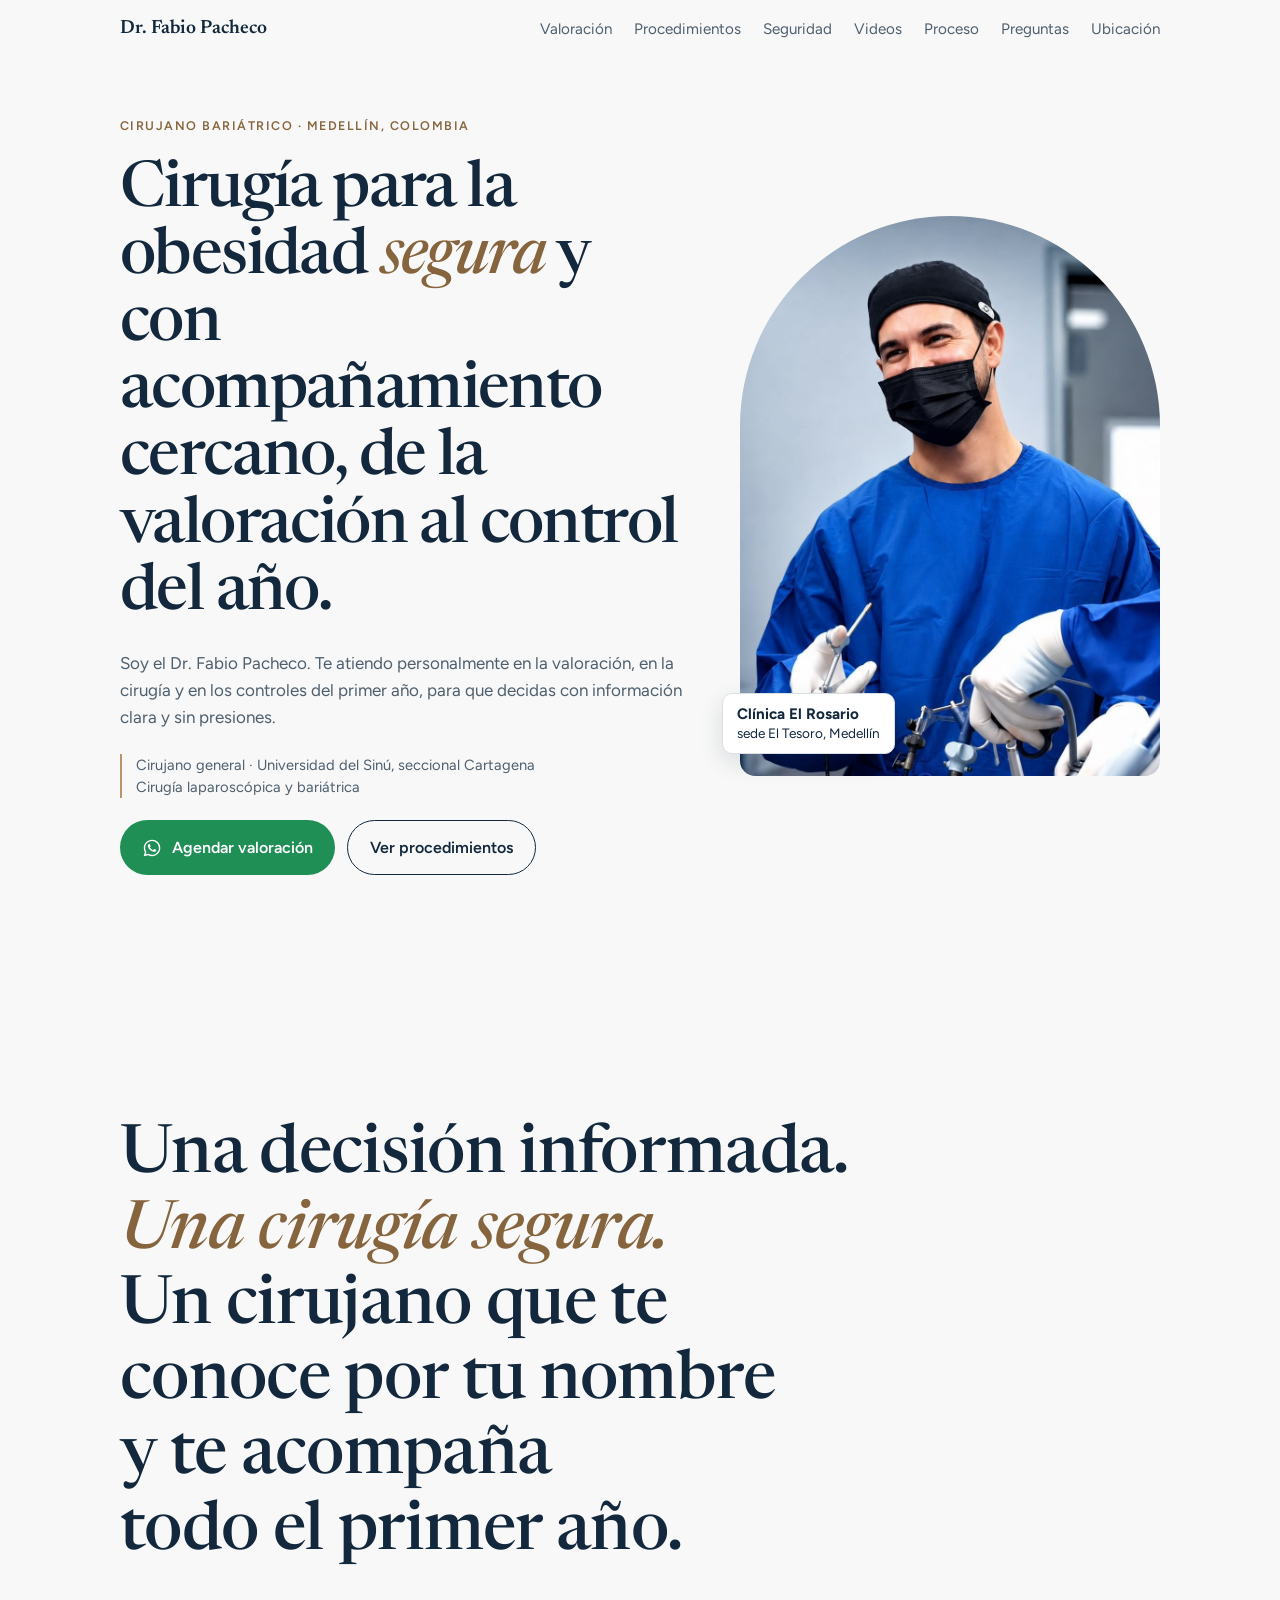
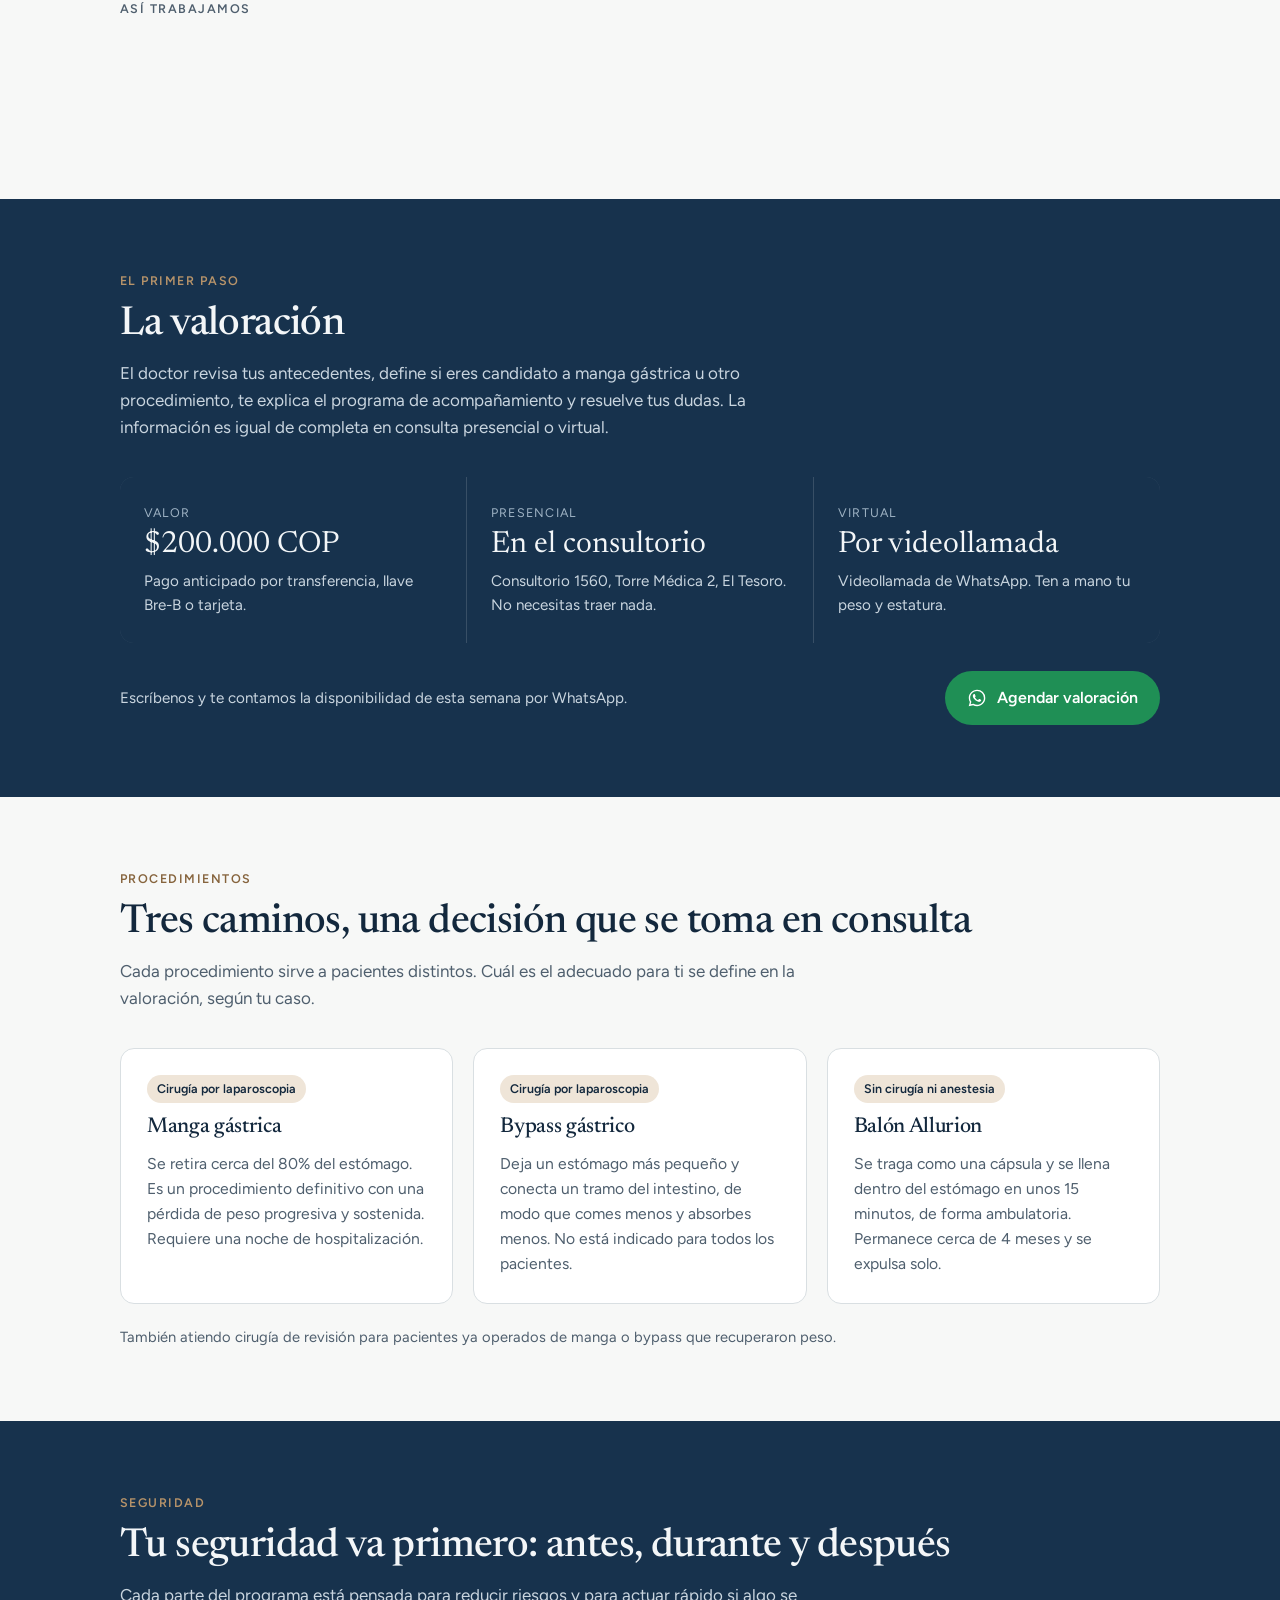
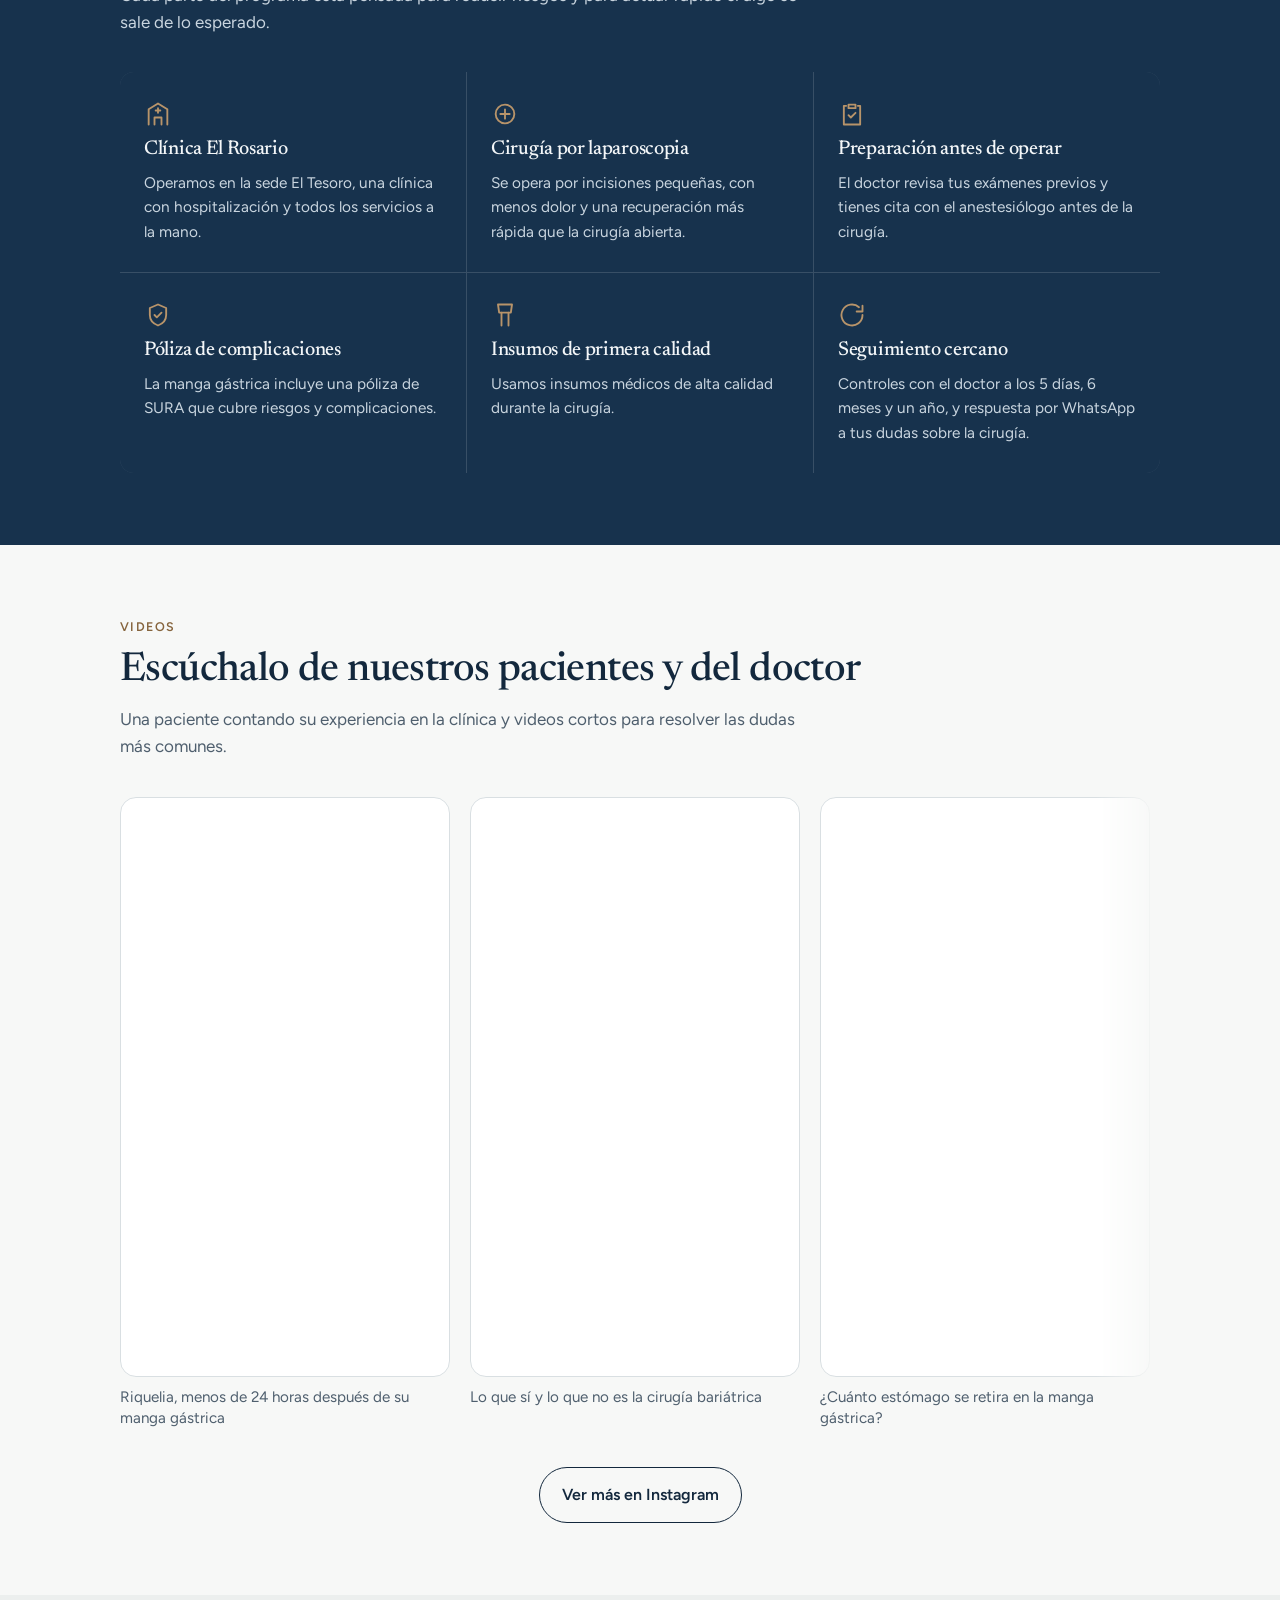
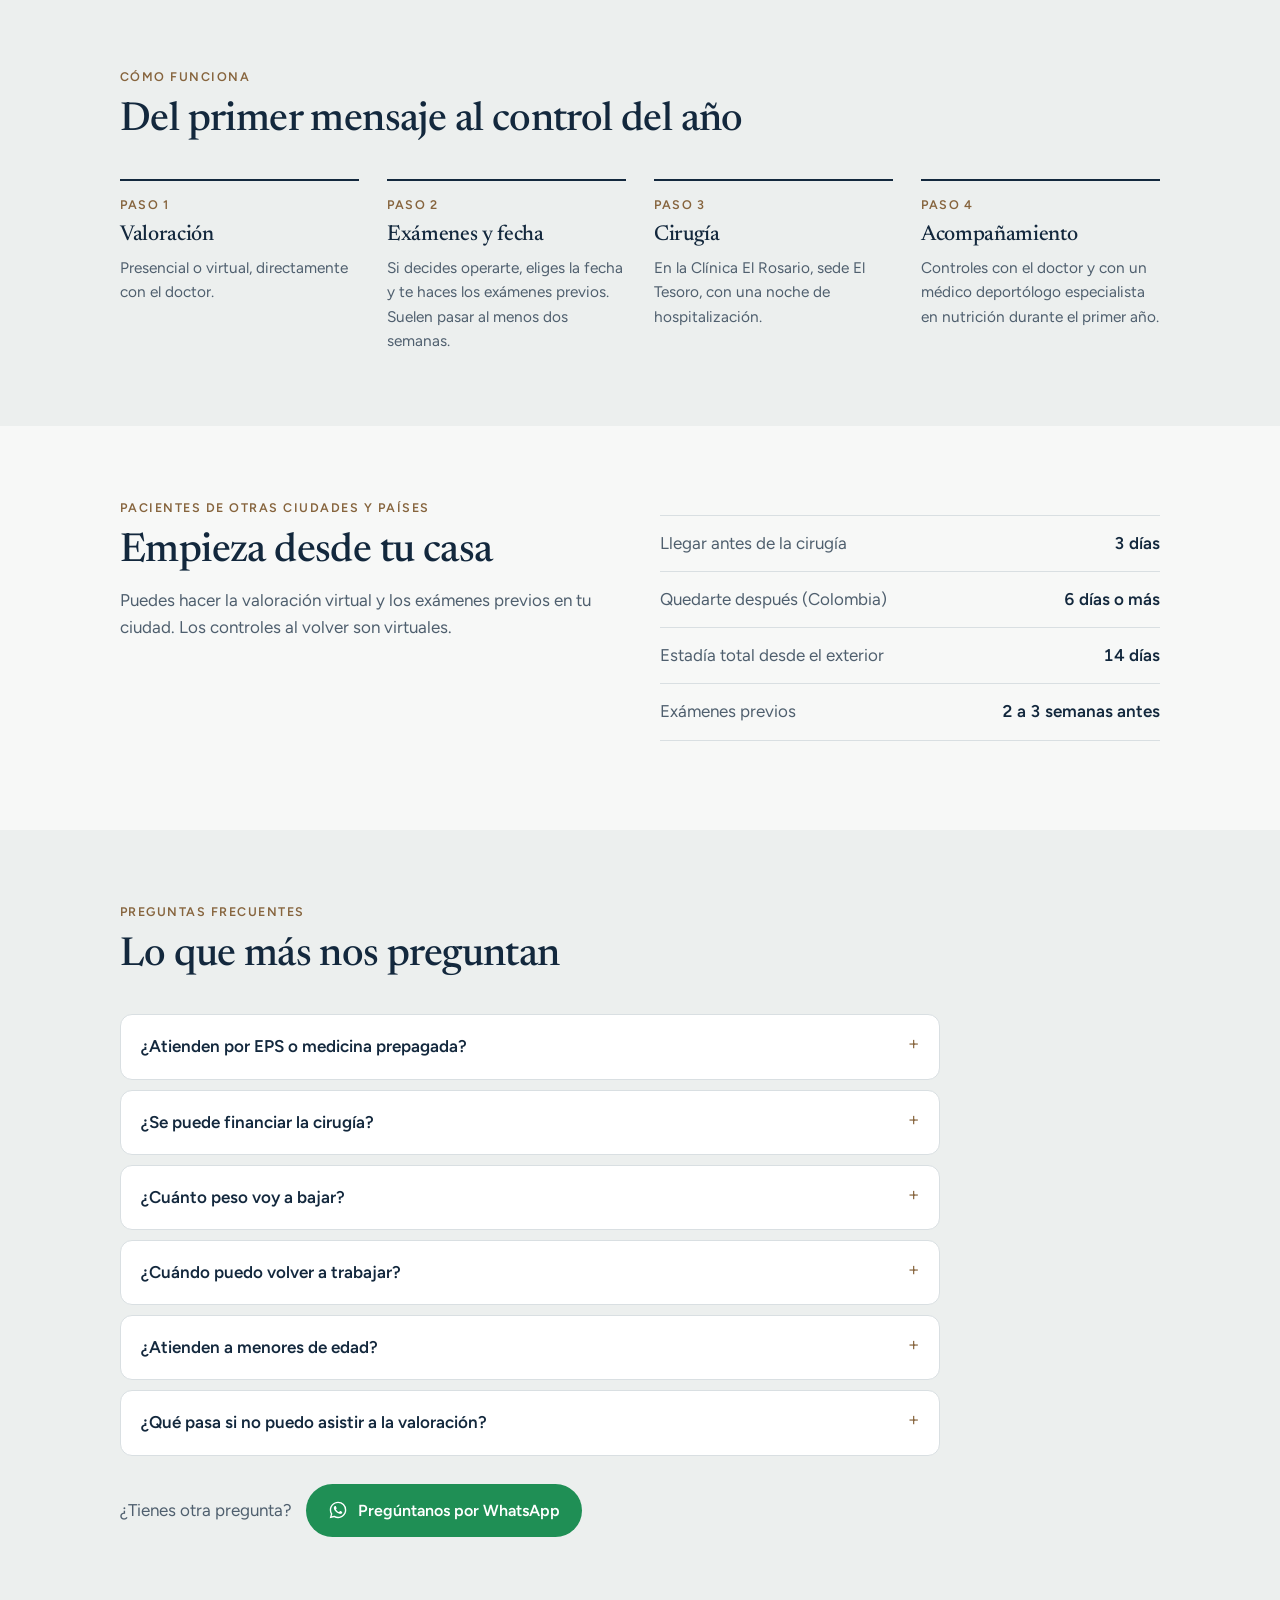
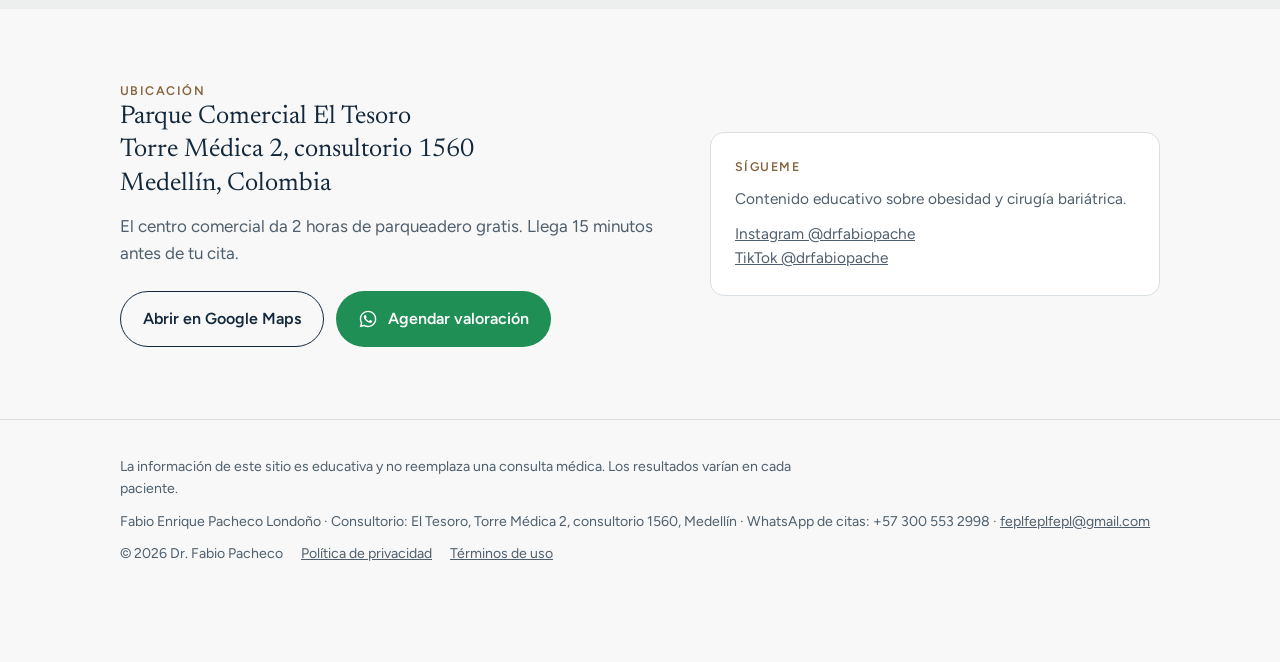
==== index.html @ 0f8d8da4 "Botones: hundimiento al tocar también en iPhone, toque sin espera, hover solo en computador Co-Autho" ====
<!doctype html>
<html lang="es">
<head>
<meta charset="utf-8">
<meta name="viewport" content="width=device-width,initial-scale=1,viewport-fit=cover">
<title>Dr. Fabio Pacheco · Cirugía Bariátrica</title>
<meta name="description" content="Dr. Fabio Pacheco, cirujano bariátrico en Medellín. Manga gástrica, bypass gástrico y balón Allurion. Agenda tu valoración presencial o virtual por WhatsApp.">
<link rel="preconnect" href="https://fonts.googleapis.com">
<link rel="preconnect" href="https://fonts.gstatic.com" crossorigin>
<link rel="stylesheet" href="https://fonts.googleapis.com/css2?family=Newsreader:opsz,wght@6..72,400;6..72,500;6..72,600&family=Figtree:wght@400;500;600;700&display=swap">
<link rel="icon" href="/foto-dr.jpg">
<style>
/* Layout: una sola columna editorial; retrato y cifras de la valoración arriba, bandas de color alternas para cada tema */
:root{
  --bg:#f7f8f7; --surface:#ffffff; --band:#ecefee; --ink:#13283d; --muted:#4f5f6e;
  --navy:#17324d; --sand:#b8946a; --sand-ink:#86643d; --sand-soft:#efe5d8; --line:#d9dfe2; --wa:#1f8f55; --on-navy:#f3f6f8;
  --display:"Newsreader",Georgia,"Times New Roman",serif;
  --ease-out:cubic-bezier(0.23,1,0.32,1);
  --body:"Figtree",system-ui,-apple-system,"Segoe UI",Roboto,sans-serif;
}
@media (prefers-color-scheme:dark){:root:not([data-theme="light"]){
  --bg:#0f1820; --surface:#16222d; --band:#121e28; --ink:#e7edf2; --muted:#a3b1bd;
  --navy:#1d3a57; --sand:#d2b48c; --sand-ink:#d2b48c; --sand-soft:#2a2620; --line:#263644; --wa:#2fb06c; --on-navy:#f3f6f8; color-scheme:dark}}
:root[data-theme="dark"]{
  --bg:#0f1820; --surface:#16222d; --band:#121e28; --ink:#e7edf2; --muted:#a3b1bd;
  --navy:#1d3a57; --sand:#d2b48c; --sand-ink:#d2b48c; --sand-soft:#2a2620; --line:#263644; --wa:#2fb06c; --on-navy:#f3f6f8; color-scheme:dark}
*{box-sizing:border-box}
html{scroll-behavior:smooth}
@media (prefers-reduced-motion:reduce){html{scroll-behavior:auto}}
body{margin:0;background:var(--bg);color:var(--ink);font-family:var(--body);font-size:17px;line-height:1.6}
a{color:inherit}
a:focus-visible,button:focus-visible,summary:focus-visible{outline:3px solid var(--sand);outline-offset:3px;border-radius:4px}
.wrap{max-width:1080px;margin:0 auto;padding-left:max(20px,env(safe-area-inset-left,0px));padding-right:max(20px,env(safe-area-inset-right,0px))}
h1,h2,h3{font-family:var(--display);font-weight:500;line-height:1.12;letter-spacing:-.015em;text-wrap:balance;margin:0;font-optical-sizing:auto}
h2{font-size:clamp(1.8rem,3.4vw,2.5rem)}
h3{font-size:1.35rem}
p{margin:0}
.eyebrow{font-size:.78rem;font-weight:600;letter-spacing:.12em;text-transform:uppercase;color:var(--sand-ink)}
.lead{color:var(--muted);max-width:62ch}
section{padding-block:72px;scroll-margin-top:64px}
.band{background:var(--band)}
.sec-head{display:grid;gap:12px;margin-bottom:36px}

/* encabezado */
body::before{content:"";position:fixed;inset:0 0 auto;height:env(safe-area-inset-top,0px);z-index:10;background:var(--bg)}
header{position:sticky;top:env(safe-area-inset-top,0px);z-index:9;background:color-mix(in srgb,var(--bg) 72%,transparent);-webkit-backdrop-filter:blur(20px) saturate(180%);backdrop-filter:blur(20px) saturate(180%);border-bottom:1px solid transparent;transition:border-color .2s ease,box-shadow .2s ease}
header.scrolled{border-bottom-color:color-mix(in srgb,var(--line) 70%,transparent);box-shadow:0 6px 18px rgba(19,40,61,.06)}
@media (prefers-reduced-transparency:reduce){header{background:var(--bg);-webkit-backdrop-filter:none;backdrop-filter:none}}
@media (prefers-contrast:more){header{background:var(--bg);border-bottom-color:var(--ink)}}
.nav{display:flex;align-items:center;justify-content:space-between;gap:16px;padding-block:14px}
.brand{font-family:var(--display);font-size:1.2rem;font-weight:600;text-decoration:none;white-space:nowrap}
.nav nav{display:flex;gap:22px;flex-wrap:wrap}
.nav nav a{text-decoration:none;font-size:.95rem;color:var(--muted)}
.nav nav a{transition:color .15s ease}
@media (hover:hover) and (pointer:fine){.nav nav a:hover{color:var(--ink)}}
.menu-btn{display:none;align-items:center;gap:8px;background:none;border:1.5px solid var(--line);color:var(--ink);font:600 .95rem var(--body);padding:10px 14px;border-radius:999px;cursor:pointer;min-height:44px;transition:transform .16s var(--ease-out);-webkit-tap-highlight-color:transparent}
.menu-btn .bars{display:grid;gap:4px}.menu-btn .bars span{display:block;width:18px;height:2px;background:currentColor;border-radius:2px;transition:transform .2s var(--ease-out),opacity .15s ease}
.menu-btn[aria-expanded="true"] .bars span:nth-child(1){transform:translateY(6px) rotate(45deg)}.menu-btn[aria-expanded="true"] .bars span:nth-child(2){opacity:0}.menu-btn[aria-expanded="true"] .bars span:nth-child(3){transform:translateY(-6px) rotate(-45deg)}
.ifr-js .reel iframe{opacity:0;transition:opacity .25s ease}.ifr-js .reel iframe.loaded{opacity:1}
@media (max-width:760px){
  .menu-btn{display:inline-flex}
  .nav{position:relative}
  .nav nav{display:flex;opacity:0;visibility:hidden;pointer-events:none;transform:translateY(-6px) scale(.98);transform-origin:top right;transition:opacity .15s ease,transform .15s var(--ease-out),visibility 0s linear .15s;position:absolute;top:100%;left:0;right:0;flex-direction:column;gap:0;background:var(--bg);border-bottom:1px solid var(--line);padding:8px max(20px,env(safe-area-inset-right,0px)) 16px max(20px,env(safe-area-inset-left,0px));box-shadow:0 12px 24px rgba(19,40,61,.08)}
  .nav nav.open{opacity:1;visibility:visible;pointer-events:auto;transform:none;transition:opacity .18s ease,transform .24s var(--ease-out),visibility 0s}
  .nav nav a{padding-block:14px;font-size:1.05rem;color:var(--ink);border-bottom:1px solid var(--line)}
  .nav nav a:last-child{border-bottom:0}
}

.btn{display:inline-flex;align-items:center;gap:10px;padding:14px 22px;border-radius:999px;font-weight:600;text-decoration:none;font-size:1rem;transition:transform .16s var(--ease-out),box-shadow .2s ease;-webkit-tap-highlight-color:transparent}
@media (hover:hover) and (pointer:fine){.btn:hover{transform:translateY(-1px)}.btn-wa:hover{box-shadow:0 8px 20px color-mix(in srgb,var(--wa) 35%,transparent)}}
.btn,.wa-float,.menu-btn,.faq summary{touch-action:manipulation}
.btn:active,.wa-float:active,.menu-btn:active{transform:scale(.97);transition-duration:.1s}
@media (hover:hover) and (pointer:fine){.wa-ready .wa-float.show:hover{box-shadow:0 14px 32px rgba(0,0,0,.28)}}
.btn-wa{background:var(--wa);color:#fff}
.btn-line{border:1.5px solid var(--ink);color:var(--ink)}
.btn svg{width:20px;height:20px;flex:none}

/* portada */
.hero{padding-block:56px 64px}
.hero-grid{display:grid;grid-template-columns:1.15fr .85fr;gap:48px;align-items:center}
.hero h1{font-size:clamp(2.4rem,5.6vw,4rem);font-weight:500;line-height:1.05;letter-spacing:-.025em}
.hero h1 em{font-style:italic;color:var(--sand-ink)}
.hero-copy{display:grid;gap:22px;min-width:0}
.hero-ctas{display:flex;gap:12px;flex-wrap:wrap}
.creds{font-size:.92rem;color:var(--muted);border-left:2px solid var(--sand);padding-left:14px;line-height:1.5}
.portrait{position:relative;margin:0;max-width:420px;justify-self:end;width:100%}
.portrait img{display:block;width:100%;max-width:100%;height:auto;aspect-ratio:3/4;object-fit:cover;object-position:50% 30%;border-radius:220px 220px 16px 16px}
.portrait figcaption{position:absolute;left:-18px;bottom:22px;background:var(--surface);border:1px solid var(--line);padding:10px 14px;border-radius:10px;font-size:.85rem;line-height:1.35;box-shadow:0 8px 24px rgba(19,40,61,.12)}
.portrait figcaption b{display:block;font-size:.95rem}
@media (max-width:820px){.hero-grid{grid-template-columns:1fr;gap:32px}.portrait{justify-self:center;max-width:300px}.portrait img{aspect-ratio:4/5}.portrait figcaption{left:12px}.hero h1{font-size:2.1rem}.hero{padding-block:36px 48px}}

/* valoración */
.val{background:var(--navy);color:var(--on-navy)}
.val .eyebrow{color:var(--sand)}
.val .lead{color:#c9d5df}
.val-grid{display:grid;grid-template-columns:repeat(3,1fr);gap:1px;background:rgba(255,255,255,.14);border-radius:14px;overflow:hidden;margin-top:8px}
.val-cell{background:var(--navy);padding:26px 24px;display:grid;gap:6px;align-content:start;min-width:0}
.val-cell .k{font-size:.78rem;letter-spacing:.1em;text-transform:uppercase;color:#9fb3c4}
.val-cell .v{font-family:var(--display);font-size:1.9rem;line-height:1.1;font-variant-numeric:tabular-nums}
.val-cell p{color:#c9d5df;font-size:.95rem}
.val-foot{display:flex;flex-wrap:wrap;gap:16px 28px;align-items:center;justify-content:space-between;margin-top:28px}
.val-foot p{color:#c9d5df;font-size:.95rem;max-width:60ch}
@media (max-width:820px){.val-grid{grid-template-columns:1fr}}

/* procedimientos */
.proc{display:grid;grid-template-columns:repeat(3,1fr);gap:20px}
.proc article{background:var(--surface);border:1px solid var(--line);border-radius:14px;padding:26px;display:grid;gap:12px;align-content:start;min-width:0}
.proc .tag{justify-self:start;font-size:.78rem;font-weight:600;padding:4px 10px;border-radius:999px;background:var(--sand-soft);color:var(--ink)}
.proc p{color:var(--muted);font-size:.98rem}
.note{margin-top:22px;font-size:.92rem;color:var(--muted)}
@media (max-width:900px){.proc{grid-template-columns:1fr}}

/* proceso */
.steps{list-style:none;margin:0;padding:0;display:grid;grid-template-columns:repeat(4,1fr);gap:28px;counter-reset:s}
.steps li{counter-increment:s;display:grid;gap:8px;align-content:start;border-top:2px solid var(--ink);padding-top:16px;min-width:0}
.steps li::before{content:"Paso " counter(s);font-size:.78rem;font-weight:600;letter-spacing:.1em;text-transform:uppercase;color:var(--sand-ink)}
.steps p{color:var(--muted);font-size:.96rem}
@media (max-width:900px){.steps{grid-template-columns:1fr 1fr}}
@media (max-width:520px){.steps{grid-template-columns:1fr}}

/* viajeros */
.travel{display:grid;grid-template-columns:1fr 1fr;gap:40px;align-items:start}
.facts{display:grid;gap:0;border-top:1px solid var(--line)}
.facts div{display:flex;justify-content:space-between;gap:16px;padding-block:14px;border-bottom:1px solid var(--line)}
.facts dt{color:var(--muted)}
.facts dd{margin:0;font-weight:600;text-align:right;font-variant-numeric:tabular-nums}
.travel ul{margin:0;padding-left:20px;color:var(--muted);display:grid;gap:8px}
@media (max-width:820px){.travel{grid-template-columns:1fr}}

/* preguntas */
.faq{display:grid;gap:10px;max-width:820px}
.faq details{background:var(--surface);border:1px solid var(--line);border-radius:12px;padding:0 20px;interpolate-size:allow-keywords}
.faq details::details-content{block-size:0;overflow:hidden;opacity:0;transition:block-size .28s var(--ease-out),opacity .2s ease,content-visibility .28s allow-discrete}
.faq details[open]::details-content{block-size:auto;opacity:1}
.faq summary{-webkit-tap-highlight-color:transparent}
@media (prefers-reduced-motion:reduce){.faq details::details-content{transition:opacity .2s ease}}
.faq summary{cursor:pointer;list-style:none;padding-block:18px;font-weight:600;display:flex;justify-content:space-between;gap:16px}
.faq summary::-webkit-details-marker{display:none}
.faq summary::after{content:"+";font-family:var(--display);font-size:1.4rem;line-height:1;color:var(--sand-ink)}
.faq details[open] summary::after{content:"–"}
.faq details p{padding-bottom:18px;color:var(--muted);max-width:68ch}
.faq-more{margin-top:28px;display:flex;flex-wrap:wrap;align-items:center;gap:14px;color:var(--muted)}

/* ubicación */
.place{display:grid;grid-template-columns:1.1fr .9fr;gap:40px;align-items:center}
.place address{font-style:normal;font-family:var(--display);font-size:1.6rem;line-height:1.3}
.place .lead{margin-top:12px}
.place-actions{display:flex;flex-wrap:wrap;gap:12px;margin-top:24px}
.place-card{background:var(--surface);border:1px solid var(--line);border-radius:14px;padding:24px;display:grid;gap:10px}
.place-card p{color:var(--muted);font-size:.96rem}
.place-card p.eyebrow{color:var(--sand-ink);font-size:.78rem}
@media (max-width:820px){.place{grid-template-columns:1fr}}

footer{border-top:1px solid var(--line);padding-block:36px 96px;font-size:.88rem;color:var(--muted)}
footer .wrap{display:grid;gap:10px}
footer .legal-links{display:flex;flex-wrap:wrap;gap:8px 18px}
footer .disclaimer{max-width:80ch}

/* movimiento al hacer scroll */
.statement{background:var(--bg);padding-block:clamp(96px,16vw,180px)}
.statement p{font-family:var(--display);font-weight:500;font-size:clamp(2rem,5.4vw,4.2rem);line-height:1.12;letter-spacing:-.01em;text-wrap:balance;max-width:18ch}
.statement .accent{color:var(--sand-ink);font-style:italic}
.js .statement .rv{transform:translateY(24px);transition-duration:.6s}.js .statement .rv.in{transform:none}
.statement small{display:block;margin-top:28px;font-family:var(--body);font-size:.78rem;font-weight:600;letter-spacing:.12em;text-transform:uppercase;color:var(--muted)}
.js .rv{opacity:0;transform:translateY(16px);transition:opacity .5s var(--ease-out),transform .5s var(--ease-out);transition-delay:var(--d,0s)}
.js .rv.in{opacity:1;transform:none}
.portrait img{will-change:transform;transform-origin:50% 60%}
@keyframes rise{from{opacity:0;transform:translateY(12px)}to{opacity:1;transform:none}}
.js .hero-copy>*{animation:rise .5s var(--ease-out) both}
.js .hero-copy>*:nth-child(2){animation-delay:.06s}.js .hero-copy>*:nth-child(3){animation-delay:.12s}.js .hero-copy>*:nth-child(4){animation-delay:.18s}.js .hero-copy>*:nth-child(5){animation-delay:.24s}
.js .portrait{animation:rise .6s .1s var(--ease-out) both}
.steps li{border-top:0;position:relative}
.steps li::after{content:"";position:absolute;top:0;left:0;right:0;height:2px;background:var(--ink);transform-origin:left;transform:scaleX(1);transition:transform .6s var(--ease-out);transition-delay:calc(var(--d,0s) + .1s)}
.js .steps li.rv:not(.in)::after{transform:scaleX(0)}
@media (prefers-reduced-motion:reduce){

  .js .rv{opacity:1;transform:none;transition:none}
  .js .hero-copy>*,.js .portrait{animation:none}
  .steps li::after{transition:none}.js .steps li.rv:not(.in)::after{transform:none}
}
.safe{background:var(--navy);color:var(--on-navy)}
.safe .eyebrow{color:var(--sand)}
.safe .lead{color:#c9d5df}
.safe-grid{display:grid;grid-template-columns:repeat(3,1fr);gap:1px;background:rgba(255,255,255,.14);border-radius:14px;overflow:hidden}
.safe-item{background:var(--navy);padding:28px 24px;display:grid;gap:10px;align-content:start;min-width:0}
.safe-item svg{width:28px;height:28px;color:var(--sand)}
.safe-item h3{font-size:1.25rem}
.safe-item p{color:#c9d5df;font-size:.96rem}
@media (max-width:900px){.safe-grid{grid-template-columns:1fr 1fr}}
@media (max-width:560px){.safe-grid{grid-template-columns:1fr}}
.wa-float{position:fixed;right:calc(18px + env(safe-area-inset-right,0px));bottom:calc(18px + env(safe-area-inset-bottom,0px));z-index:20;width:58px;height:58px;border-radius:50%;background:var(--wa);color:#fff;display:grid;place-items:center;box-shadow:0 10px 28px rgba(0,0,0,.25)}
.wa-float svg{width:30px;height:30px}
.reels{display:grid;grid-auto-flow:column;grid-auto-columns:min(330px,82vw);gap:20px;overflow-x:auto;scroll-snap-type:x mandatory;padding-bottom:10px;-webkit-overflow-scrolling:touch}
.reel{scroll-snap-align:start}
.reel{margin:0;display:flex;flex-direction:column;gap:10px}
.reel iframe{width:100%;min-width:0;height:580px;border:1px solid var(--line,rgba(0,0,0,.1));border-radius:16px;background:var(--surface,#fff);display:block}
.reel figcaption{font-size:.95rem;color:var(--muted,inherit);line-height:1.4}
.reels-more{margin-top:28px;text-align:center}
.wa-float{transition:transform .16s var(--ease-out);-webkit-tap-highlight-color:transparent;width:auto;height:54px;padding:0 20px 0 16px;border-radius:999px;display:flex;align-items:center;gap:8px;font-weight:600;font-size:1rem;text-decoration:none}
.wa-float svg{width:26px;height:26px}
.wa-ready .wa-float{transition:transform .2s var(--ease-out),opacity .2s var(--ease-out),box-shadow .2s ease}
.wa-ready .wa-float:not(.show){transform:translateY(calc(100% + 28px));opacity:0;pointer-events:none}
.wa-ready .wa-float.show:active{transform:scale(.97);transition-duration:.1s}
@media (min-width:761px){.nav nav a{position:relative}.nav nav a::after{content:"";position:absolute;left:0;right:0;bottom:-6px;height:2px;border-radius:2px;background:var(--sand);transform:scaleX(0);transition:transform .2s var(--ease-out)}.nav nav a.current{color:var(--ink)}.nav nav a.current::after{transform:scaleX(1)}}
.reels.has-more{-webkit-mask-image:linear-gradient(to right,#000 calc(100% - 64px),transparent);mask-image:linear-gradient(to right,#000 calc(100% - 64px),transparent)}
.faq summary::after{content:"+";display:inline-block;transition:transform .2s var(--ease-out)}
.faq details[open] summary::after{content:"+";transform:rotate(45deg)}
@media (prefers-reduced-motion:reduce){
  .nav nav,.nav nav.open{transform:none}
  .wa-ready .wa-float:not(.show){transform:none}
  .nav nav a::after,.faq summary::after{transition:none}
}
</style>
</head>
<body>


<svg width="0" height="0" style="position:absolute" aria-hidden="true">
  <symbol id="wa" viewBox="0 0 24 24"><path fill="currentColor" d="M12.04 2C6.58 2 2.13 6.45 2.13 11.91c0 1.75.46 3.45 1.32 4.95L2.05 22l5.25-1.38a9.9 9.9 0 0 0 4.74 1.21h.01c5.46 0 9.9-4.45 9.9-9.91A9.86 9.86 0 0 0 12.04 2Zm0 18.15h-.01a8.2 8.2 0 0 1-4.19-1.15l-.3-.18-3.12.82.83-3.04-.2-.31a8.21 8.21 0 0 1-1.26-4.38c0-4.54 3.7-8.23 8.25-8.23a8.2 8.2 0 0 1 8.23 8.24c0 4.54-3.7 8.23-8.23 8.23Zm4.52-6.16c-.25-.12-1.47-.72-1.69-.81-.23-.08-.39-.12-.56.13-.16.25-.64.81-.79.97-.14.17-.29.19-.54.06-.25-.12-1.05-.39-1.99-1.23-.74-.66-1.23-1.47-1.38-1.72-.14-.25-.01-.38.11-.51.11-.11.25-.29.37-.43.13-.15.17-.25.25-.42.08-.17.04-.31-.02-.43-.06-.12-.56-1.34-.76-1.84-.2-.48-.41-.42-.56-.43h-.48a.92.92 0 0 0-.66.31c-.23.25-.87.85-.87 2.07 0 1.22.89 2.4 1.01 2.56.12.17 1.75 2.67 4.23 3.74.59.26 1.05.41 1.41.52.59.19 1.13.16 1.56.1.48-.07 1.47-.6 1.67-1.18.21-.58.21-1.07.15-1.18-.06-.1-.23-.17-.48-.29Z"/></symbol>
</svg>

<header>
  <div class="wrap nav">
    <a class="brand" href="#inicio">Dr. Fabio Pacheco</a>
    <button class="menu-btn" id="menu-btn" type="button" aria-expanded="false" aria-controls="menu"><span class="bars" aria-hidden="true"><span></span><span></span><span></span></span>Menú</button>
    <nav aria-label="Secciones" id="menu">
      <a href="#valoracion">Valoración</a>
      <a href="#procedimientos">Procedimientos</a>
      <a href="#seguridad">Seguridad</a>
      <a href="#videos">Videos</a>
      <a href="#proceso">Proceso</a>
      <a href="#preguntas">Preguntas</a>
      <a href="#ubicacion">Ubicación</a>
    </nav>
  </div>
</header>

<main id="inicio">
  <section class="hero">
    <div class="wrap hero-grid">
      <div class="hero-copy">
        <p class="eyebrow">Cirujano bariátrico · Medellín, Colombia</p>
        <h1>Cirugía para la obesidad <em>segura</em> y con acompañamiento cercano, de la valoración al control del año.</h1>
        <p class="lead">Soy el Dr. Fabio Pacheco. Te atiendo personalmente en la valoración, en la cirugía y en los controles del primer año, para que decidas con información clara y sin presiones.</p>
        <p class="creds">Cirujano general · Universidad del Sinú, seccional Cartagena<br>Cirugía laparoscópica y bariátrica</p>
        <div class="hero-ctas">
          <a class="btn btn-wa" href="https://wa.me/573005532998?text=Hola%2C%20quiero%20agendar%20una%20valoraci%C3%B3n" target="_blank" rel="noopener"><svg aria-hidden="true"><use href="#wa"/></svg>Agendar valoración</a>
          <a class="btn btn-line" href="#procedimientos">Ver procedimientos</a>
        </div>
      </div>
      <figure class="portrait">
        <img src="foto-dr.jpg?v=2" alt="El Dr. Fabio Pacheco en quirófano durante una cirugía por laparoscopia" width="900" height="1200">
        <figcaption><b>Clínica El Rosario</b>sede El Tesoro, Medellín</figcaption>
      </figure>
    </div>
  </section>

  <section class="statement" aria-label="Nuestra forma de trabajar">
    <div class="statement-inner">
      <div class="wrap">
        <p id="statement-text">Una decisión informada. <span class="accent">Una cirugía segura.</span> Un cirujano que te conoce por tu nombre y te acompaña todo el primer año.</p>
        <small>Así trabajamos</small>
      </div>
    </div>
  </section>

  <section class="val" id="valoracion">
    <div class="wrap">
      <div class="sec-head">
        <p class="eyebrow">El primer paso</p>
        <h2>La valoración</h2>
        <p class="lead">El doctor revisa tus antecedentes, define si eres candidato a manga gástrica u otro procedimiento, te explica el programa de acompañamiento y resuelve tus dudas. La información es igual de completa en consulta presencial o virtual.</p>
      </div>
      <div class="val-grid">
        <div class="val-cell"><span class="k">Valor</span><span class="v">$200.000 COP</span><p>Pago anticipado por transferencia, llave Bre-B o tarjeta.</p></div>
        <div class="val-cell"><span class="k">Presencial</span><span class="v">En el consultorio</span><p>Consultorio 1560, Torre Médica 2, El Tesoro. No necesitas traer nada.</p></div>
        <div class="val-cell"><span class="k">Virtual</span><span class="v">Por videollamada</span><p>Videollamada de WhatsApp. Ten a mano tu peso y estatura.</p></div>
      </div>
      <div class="val-foot">
        <p>Escríbenos y te contamos la disponibilidad de esta semana por WhatsApp.</p>
        <a class="btn btn-wa" href="https://wa.me/573005532998?text=Hola%2C%20quiero%20agendar%20una%20valoraci%C3%B3n" target="_blank" rel="noopener"><svg aria-hidden="true"><use href="#wa"/></svg>Agendar valoración</a>
      </div>
    </div>
  </section>

  <section id="procedimientos">
    <div class="wrap">
      <div class="sec-head">
        <p class="eyebrow">Procedimientos</p>
        <h2>Tres caminos, una decisión que se toma en consulta</h2>
        <p class="lead">Cada procedimiento sirve a pacientes distintos. Cuál es el adecuado para ti se define en la valoración, según tu caso.</p>
      </div>
      <div class="proc">
        <article>
          <span class="tag">Cirugía por laparoscopia</span>
          <h3>Manga gástrica</h3>
          <p>Se retira cerca del 80% del estómago. Es un procedimiento definitivo con una pérdida de peso progresiva y sostenida. Requiere una noche de hospitalización.</p>
        </article>
        <article>
          <span class="tag">Cirugía por laparoscopia</span>
          <h3>Bypass gástrico</h3>
          <p>Deja un estómago más pequeño y conecta un tramo del intestino, de modo que comes menos y absorbes menos. No está indicado para todos los pacientes.</p>
        </article>
        <article>
          <span class="tag">Sin cirugía ni anestesia</span>
          <h3>Balón Allurion</h3>
          <p>Se traga como una cápsula y se llena dentro del estómago en unos 15 minutos, de forma ambulatoria. Permanece cerca de 4 meses y se expulsa solo.</p>
        </article>
      </div>
      <p class="note">También atiendo cirugía de revisión para pacientes ya operados de manga o bypass que recuperaron peso.</p>
    </div>
  </section>

  <section class="safe" id="seguridad">
    <div class="wrap">
      <div class="sec-head">
        <p class="eyebrow">Seguridad</p>
        <h2>Tu seguridad va primero: antes, durante y después</h2>
        <p class="lead">Cada parte del programa está pensada para reducir riesgos y para actuar rápido si algo se sale de lo esperado.</p>
      </div>
      <div class="safe-grid">
        <div class="safe-item"><svg viewBox="0 0 24 24" fill="none" stroke="currentColor" stroke-width="1.6" stroke-linecap="round" stroke-linejoin="round" aria-hidden="true"><path d="M4 21V8l8-5 8 5v13"/><path d="M9 21v-6h6v6"/><path d="M12 7v4M10 9h4"/></svg><h3>Clínica El Rosario</h3><p>Operamos en la sede El Tesoro, una clínica con hospitalización y todos los servicios a la mano.</p></div>
        <div class="safe-item"><svg viewBox="0 0 24 24" fill="none" stroke="currentColor" stroke-width="1.6" stroke-linecap="round" stroke-linejoin="round" aria-hidden="true"><circle cx="12" cy="12" r="8"/><path d="M12 8v8M8 12h8"/></svg><h3>Cirugía por laparoscopia</h3><p>Se opera por incisiones pequeñas, con menos dolor y una recuperación más rápida que la cirugía abierta.</p></div>
        <div class="safe-item"><svg viewBox="0 0 24 24" fill="none" stroke="currentColor" stroke-width="1.6" stroke-linecap="round" stroke-linejoin="round" aria-hidden="true"><path d="M9 4h6v3H9z"/><path d="M7 5H5v16h14V5h-2"/><path d="M9 13l2 2 4-4"/></svg><h3>Preparación antes de operar</h3><p>El doctor revisa tus exámenes previos y tienes cita con el anestesiólogo antes de la cirugía.</p></div>
        <div class="safe-item"><svg viewBox="0 0 24 24" fill="none" stroke="currentColor" stroke-width="1.6" stroke-linecap="round" stroke-linejoin="round" aria-hidden="true"><path d="M12 3l7 3v6c0 4.5-3 7.5-7 9-4-1.5-7-4.5-7-9V6z"/><path d="M9 12l2 2 4-4"/></svg><h3>Póliza de complicaciones</h3><p>La manga gástrica incluye una póliza de SURA que cubre riesgos y complicaciones.</p></div>
        <div class="safe-item"><svg viewBox="0 0 24 24" fill="none" stroke="currentColor" stroke-width="1.6" stroke-linecap="round" stroke-linejoin="round" aria-hidden="true"><path d="M6 3h12l-1 7H7z"/><path d="M9 10v11M15 10v11"/></svg><h3>Insumos de primera calidad</h3><p>Usamos insumos médicos de alta calidad durante la cirugía.</p></div>
        <div class="safe-item"><svg viewBox="0 0 24 24" fill="none" stroke="currentColor" stroke-width="1.6" stroke-linecap="round" stroke-linejoin="round" aria-hidden="true"><path d="M21 12a9 9 0 1 1-3-6.7"/><path d="M21 4v5h-5"/></svg><h3>Seguimiento cercano</h3><p>Controles con el doctor a los 5 días, 6 meses y un año, y respuesta por WhatsApp a tus dudas sobre la cirugía.</p></div>
      </div>
    </div>
  </section>

  <section id="videos">
    <div class="wrap">
      <div class="sec-head">
        <p class="eyebrow">Videos</p>
        <h2>Escúchalo de nuestros pacientes y del doctor</h2>
        <p class="lead">Una paciente contando su experiencia en la clínica y videos cortos para resolver las dudas más comunes.</p>
      </div>
      <div class="reels">
        <figure class="reel"><iframe src="https://www.instagram.com/reel/DdJy0R-RtQz/embed/" title="Riquelia, menos de 24 horas después de su manga gástrica" loading="lazy" scrolling="no" allowtransparency="true"></iframe><figcaption>Riquelia, menos de 24 horas después de su manga gástrica</figcaption></figure>
        <figure class="reel"><iframe src="https://www.instagram.com/reel/DYPxClBxmNX/embed/" title="Lo que sí y lo que no es la cirugía bariátrica" loading="lazy" scrolling="no" allowtransparency="true"></iframe><figcaption>Lo que sí y lo que no es la cirugía bariátrica</figcaption></figure>
        <figure class="reel"><iframe src="https://www.instagram.com/reel/DZaaYNkOBpL/embed/" title="¿Cuánto estómago se retira en la manga gástrica?" loading="lazy" scrolling="no" allowtransparency="true"></iframe><figcaption>¿Cuánto estómago se retira en la manga gástrica?</figcaption></figure>
        <figure class="reel"><iframe src="https://www.instagram.com/reel/DYGCgLQMh1S/embed/" title="Señales de la obesidad que solemos normalizar" loading="lazy" scrolling="no" allowtransparency="true"></iframe><figcaption>Señales de la obesidad que solemos normalizar</figcaption></figure>
      </div>
      <p class="reels-more"><a class="btn btn-line" href="https://www.instagram.com/drfabiopache/" target="_blank" rel="noopener">Ver más en Instagram</a></p>
    </div>
  </section>

  <section class="band" id="proceso">
    <div class="wrap">
      <div class="sec-head">
        <p class="eyebrow">Cómo funciona</p>
        <h2>Del primer mensaje al control del año</h2>
      </div>
      <ol class="steps">
        <li><h3>Valoración</h3><p>Presencial o virtual, directamente con el doctor.</p></li>
        <li><h3>Exámenes y fecha</h3><p>Si decides operarte, eliges la fecha y te haces los exámenes previos. Suelen pasar al menos dos semanas.</p></li>
        <li><h3>Cirugía</h3><p>En la Clínica El Rosario, sede El Tesoro, con una noche de hospitalización.</p></li>
        <li><h3>Acompañamiento</h3><p>Controles con el doctor y con un médico deportólogo especialista en nutrición durante el primer año.</p></li>
      </ol>
    </div>
  </section>

  <section id="viajeros">
    <div class="wrap travel">
      <div class="sec-head" style="margin-bottom:0">
        <p class="eyebrow">Pacientes de otras ciudades y países</p>
        <h2>Empieza desde tu casa</h2>
        <p class="lead">Puedes hacer la valoración virtual y los exámenes previos en tu ciudad. Los controles al volver son virtuales.</p>
      </div>
      <div>
        <dl class="facts">
          <div><dt>Llegar antes de la cirugía</dt><dd>3 días</dd></div>
          <div><dt>Quedarte después (Colombia)</dt><dd>6 días o más</dd></div>
          <div><dt>Estadía total desde el exterior</dt><dd>14 días</dd></div>
          <div><dt>Exámenes previos</dt><dd>2 a 3 semanas antes</dd></div>
        </dl>
      </div>
    </div>
  </section>

  <section class="band" id="preguntas">
    <div class="wrap">
      <div class="sec-head"><p class="eyebrow">Preguntas frecuentes</p><h2>Lo que más nos preguntan</h2></div>
      <div class="faq">
        <details><summary>¿Atienden por EPS o medicina prepagada?</summary><p>No. La atención es particular.</p></details>
        <details><summary>¿Se puede financiar la cirugía?</summary><p>Sí, con un crédito de una entidad financiera con la que tenemos convenio. Te damos los detalles por WhatsApp o en la valoración.</p></details>
        <details><summary>¿Cuánto peso voy a bajar?</summary><p>Depende de tu grado de obesidad, sexo, estatura y edad. El doctor te lo explica según tu caso en la valoración.</p></details>
        <details><summary>¿Cuándo puedo volver a trabajar?</summary><p>Con trabajo de oficina o remoto, por lo general entre 3 y 7 días después. Con trabajo físico un poco más demandante, entre 10 y 15 días.</p></details>
        <details><summary>¿Atienden a menores de edad?</summary><p>Sí. La clínica pide un protocolo adicional que se explica en consulta, y el menor siempre debe venir acompañado.</p></details>
        <details><summary>¿Qué pasa si no puedo asistir a la valoración?</summary><p>Puedes reagendarla. Si prefieres la devolución, se reintegra el 75% del valor en 8 días hábiles.</p></details>
      </div>
      <p class="faq-more">¿Tienes otra pregunta? <a class="btn btn-wa" href="https://wa.me/573005532998?text=Hola%2C%20tengo%20una%20pregunta" target="_blank" rel="noopener"><svg aria-hidden="true"><use href="#wa"/></svg>Pregúntanos por WhatsApp</a></p>
    </div>
  </section>

  <section id="ubicacion">
    <div class="wrap place">
      <div>
        <p class="eyebrow">Ubicación</p>
        <address>Parque Comercial El Tesoro<br>Torre Médica 2, consultorio 1560<br>Medellín, Colombia</address>
        <p class="lead">El centro comercial da 2 horas de parqueadero gratis. Llega 15 minutos antes de tu cita.</p>
        <div class="place-actions">
          <a class="btn btn-line" href="https://share.google/zS1jfkKCrzwrsRhui" target="_blank" rel="noopener">Abrir en Google Maps</a>
          <a class="btn btn-wa" href="https://wa.me/573005532998?text=Hola%2C%20quiero%20agendar%20una%20valoraci%C3%B3n" target="_blank" rel="noopener"><svg aria-hidden="true"><use href="#wa"/></svg>Agendar valoración</a>
        </div>
      </div>
      <div class="place-card">
        <p class="eyebrow">Sígueme</p>
        <p>Contenido educativo sobre obesidad y cirugía bariátrica.</p>
        <p><a href="https://www.instagram.com/drfabiopache/" target="_blank" rel="noopener">Instagram @drfabiopache</a><br><a href="https://www.tiktok.com/@drfabiopache" target="_blank" rel="noopener">TikTok @drfabiopache</a></p>
      </div>
    </div>
  </section>
</main>

<footer>
  <div class="wrap">
    <p class="disclaimer">La información de este sitio es educativa y no reemplaza una consulta médica. Los resultados varían en cada paciente.</p>
    <p>Fabio Enrique Pacheco Londoño · Consultorio: El Tesoro, Torre Médica 2, consultorio 1560, Medellín · WhatsApp de citas: +57 300 553 2998 · <a href="mailto:feplfeplfepl@gmail.com">feplfeplfepl@gmail.com</a></p>
    <p class="legal-links">© 2026 Dr. Fabio Pacheco <a href="/privacidad/">Política de privacidad</a><a href="/terminos/">Términos de uso</a></p>
  </div>
</footer>

<script>
(function(){
  var root=document.documentElement;
  var reduce=window.matchMedia&&matchMedia("(prefers-reduced-motion: reduce)").matches;
  if(reduce||!("IntersectionObserver" in window)){return}
  root.classList.add("js");
  // aparecer al entrar en pantalla
  var groups=[".statement .wrap>*",".sec-head",".val-cell",".safe-item",".val-foot",".proc article",".note",".steps li",".faq-more",".place>div",".reel"];
  var els=[];
  groups.forEach(function(sel){
    document.querySelectorAll(sel).forEach(function(el,i){
      el.classList.add("rv");el.style.setProperty("--d",(Math.min(i,5)*0.06)+"s");els.push(el);
    });
  });
  var io=new IntersectionObserver(function(es){
    es.forEach(function(e){if(e.isIntersecting){e.target.classList.add("in");io.unobserve(e.target)}});
  },{rootMargin:"0px 0px -8% 0px",threshold:0.12});
  els.forEach(function(el){io.observe(el)});
  // foto y frase atadas al scroll
  var img=document.querySelector(".portrait img");
  var ticking=false;
  function frame(){
    ticking=false;
    var y=window.scrollY||0,vh=window.innerHeight;
    if(img){var p=Math.min(y/vh,1);img.style.transform="translateY("+(p*40)+"px) scale("+(1+p*0.06)+")"}
  }
  window.addEventListener("scroll",function(){if(!ticking){ticking=true;requestAnimationFrame(frame)}},{passive:true});
  window.addEventListener("resize",frame);
  frame();
})();
</script>
<script>
(function(){var h=document.querySelector("header");if(!h)return;var on=false;function f(){var s=(window.scrollY||0)>8;if(s!==on){on=s;h.classList.toggle("scrolled",s)}}window.addEventListener("scroll",f,{passive:true});f();})();
</script>
<script>
document.addEventListener("DOMContentLoaded",function(){
  var root=document.documentElement,fl=document.querySelector(".wa-float"),cta=document.querySelector(".hero-ctas");
  if(fl&&cta&&"IntersectionObserver" in window){
    root.classList.add("wa-ready");
    new IntersectionObserver(function(es){fl.classList.toggle("show",!es[0].isIntersecting)}).observe(cta);
  }
  var links=document.querySelectorAll('#menu a[href^="#"]');
  if(links.length){
    var map={};links.forEach(function(a){map[a.getAttribute("href").slice(1)]=a});
    var secs=Object.keys(map).map(function(id){return document.getElementById(id)}).filter(Boolean),cur=null,tk=false;
    var spy=function(){
      var line=Math.min(innerHeight*0.35,320),pick=null;
      secs.forEach(function(s){if(s.getBoundingClientRect().top<=line)pick=s});
      if(innerHeight+scrollY>=document.documentElement.scrollHeight-4)pick=secs[secs.length-1];
      var a=pick?map[pick.id]:null;
      if(a!==cur){if(cur)cur.classList.remove("current");if(a)a.classList.add("current");cur=a}
    };
    addEventListener("scroll",function(){if(!tk){tk=true;requestAnimationFrame(function(){tk=false;spy()})}},{passive:true});
    addEventListener("resize",spy);spy();
  }
  var fr=document.querySelectorAll(".reel iframe");
  if(fr.length){root.classList.add("ifr-js");fr.forEach(function(f){var done=function(){f.classList.add("loaded")};f.addEventListener("load",done);setTimeout(done,6000)})}
  var rl=document.querySelector(".reels");
  if(rl){var upd=function(){rl.classList.toggle("has-more",rl.scrollLeft+rl.clientWidth<rl.scrollWidth-8)};rl.addEventListener("scroll",upd,{passive:true});window.addEventListener("resize",upd);upd();}
});
</script>
<script>
document.addEventListener("touchstart",function(){},{passive:true});
(function(){var b=document.getElementById("menu-btn"),m=document.getElementById("menu");if(!b||!m)return;
function set(o){m.classList.toggle("open",o);b.setAttribute("aria-expanded",o?"true":"false")}
b.addEventListener("click",function(){set(!m.classList.contains("open"))});
m.addEventListener("click",function(e){if(e.target.closest("a"))set(false)});
document.addEventListener("keydown",function(e){if(e.key==="Escape")set(false)});})();
</script>
<a class="wa-float" href="https://wa.me/573005532998?text=Hola%2C%20quiero%20agendar%20una%20valoraci%C3%B3n" target="_blank" rel="noopener" aria-label="Agendar valoración por WhatsApp"><svg aria-hidden="true"><use href="#wa"/></svg>Agendar valoración</a>
</body>
</html>
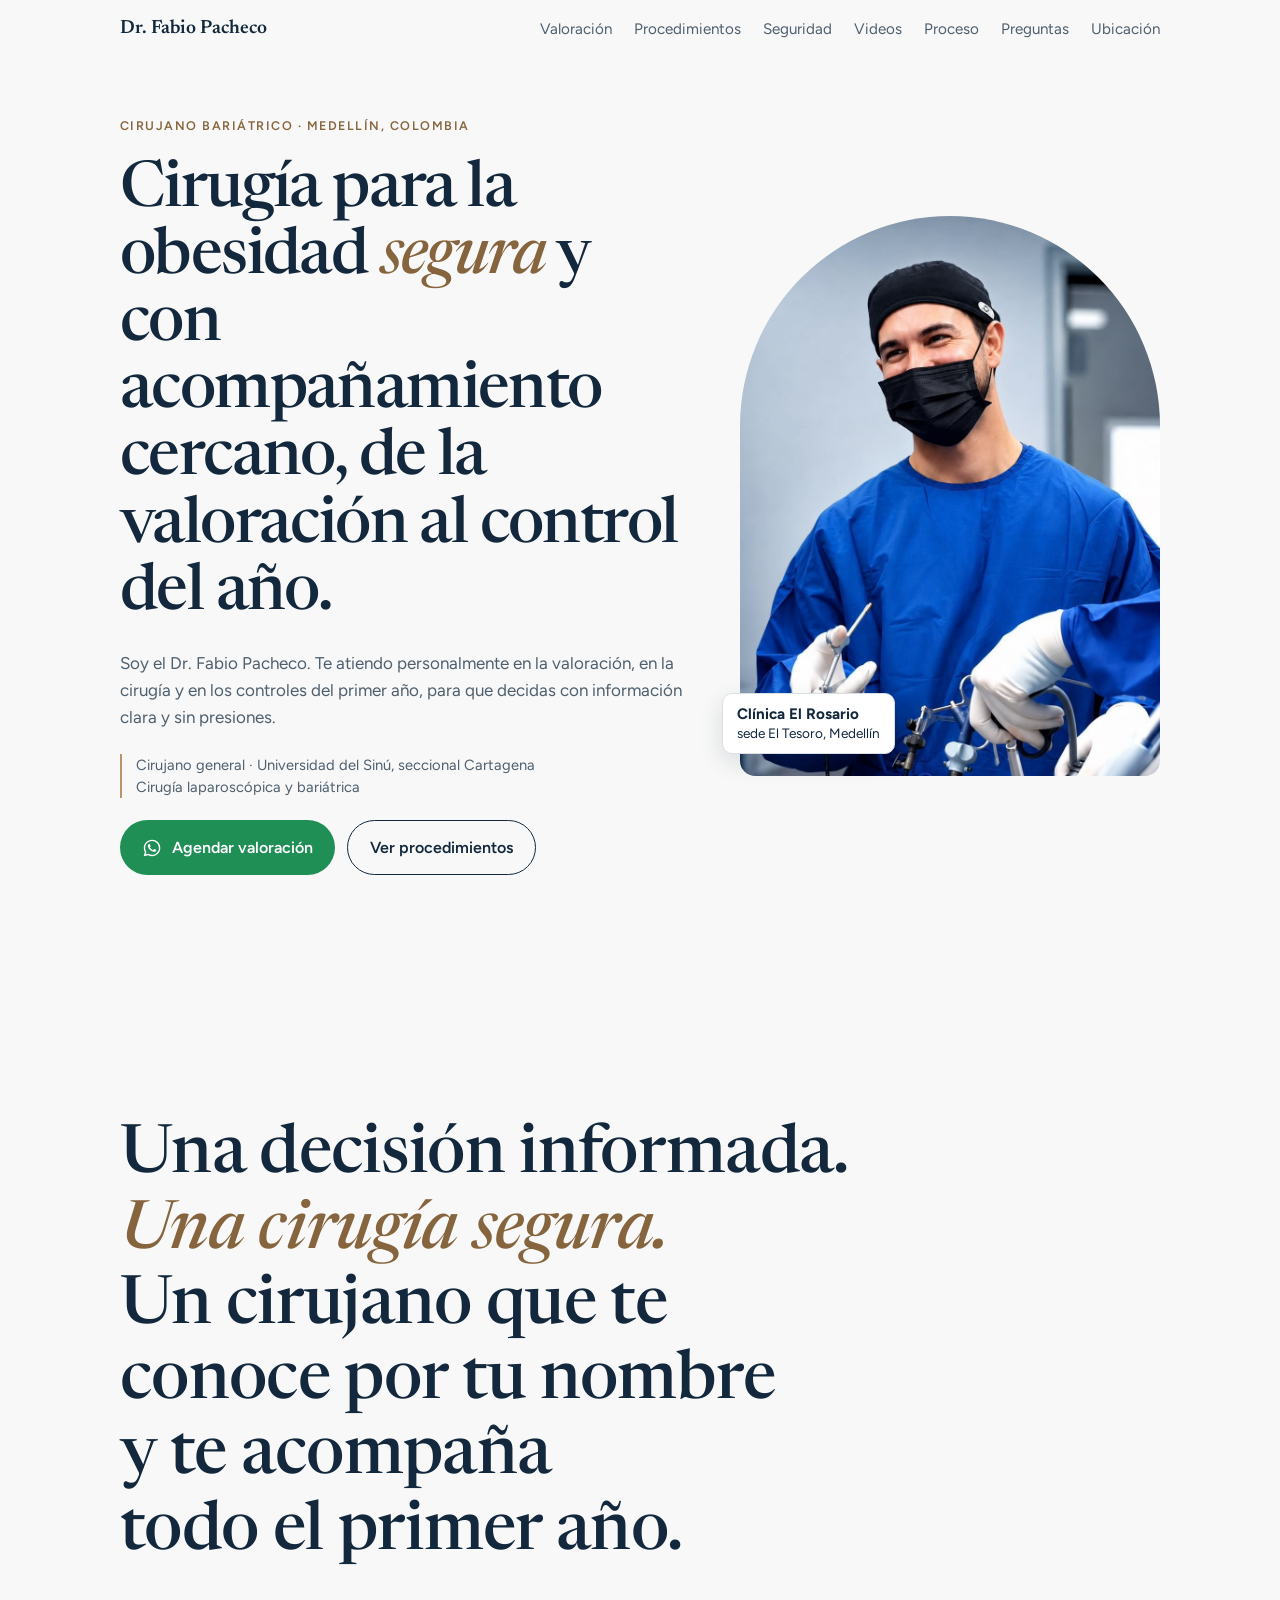
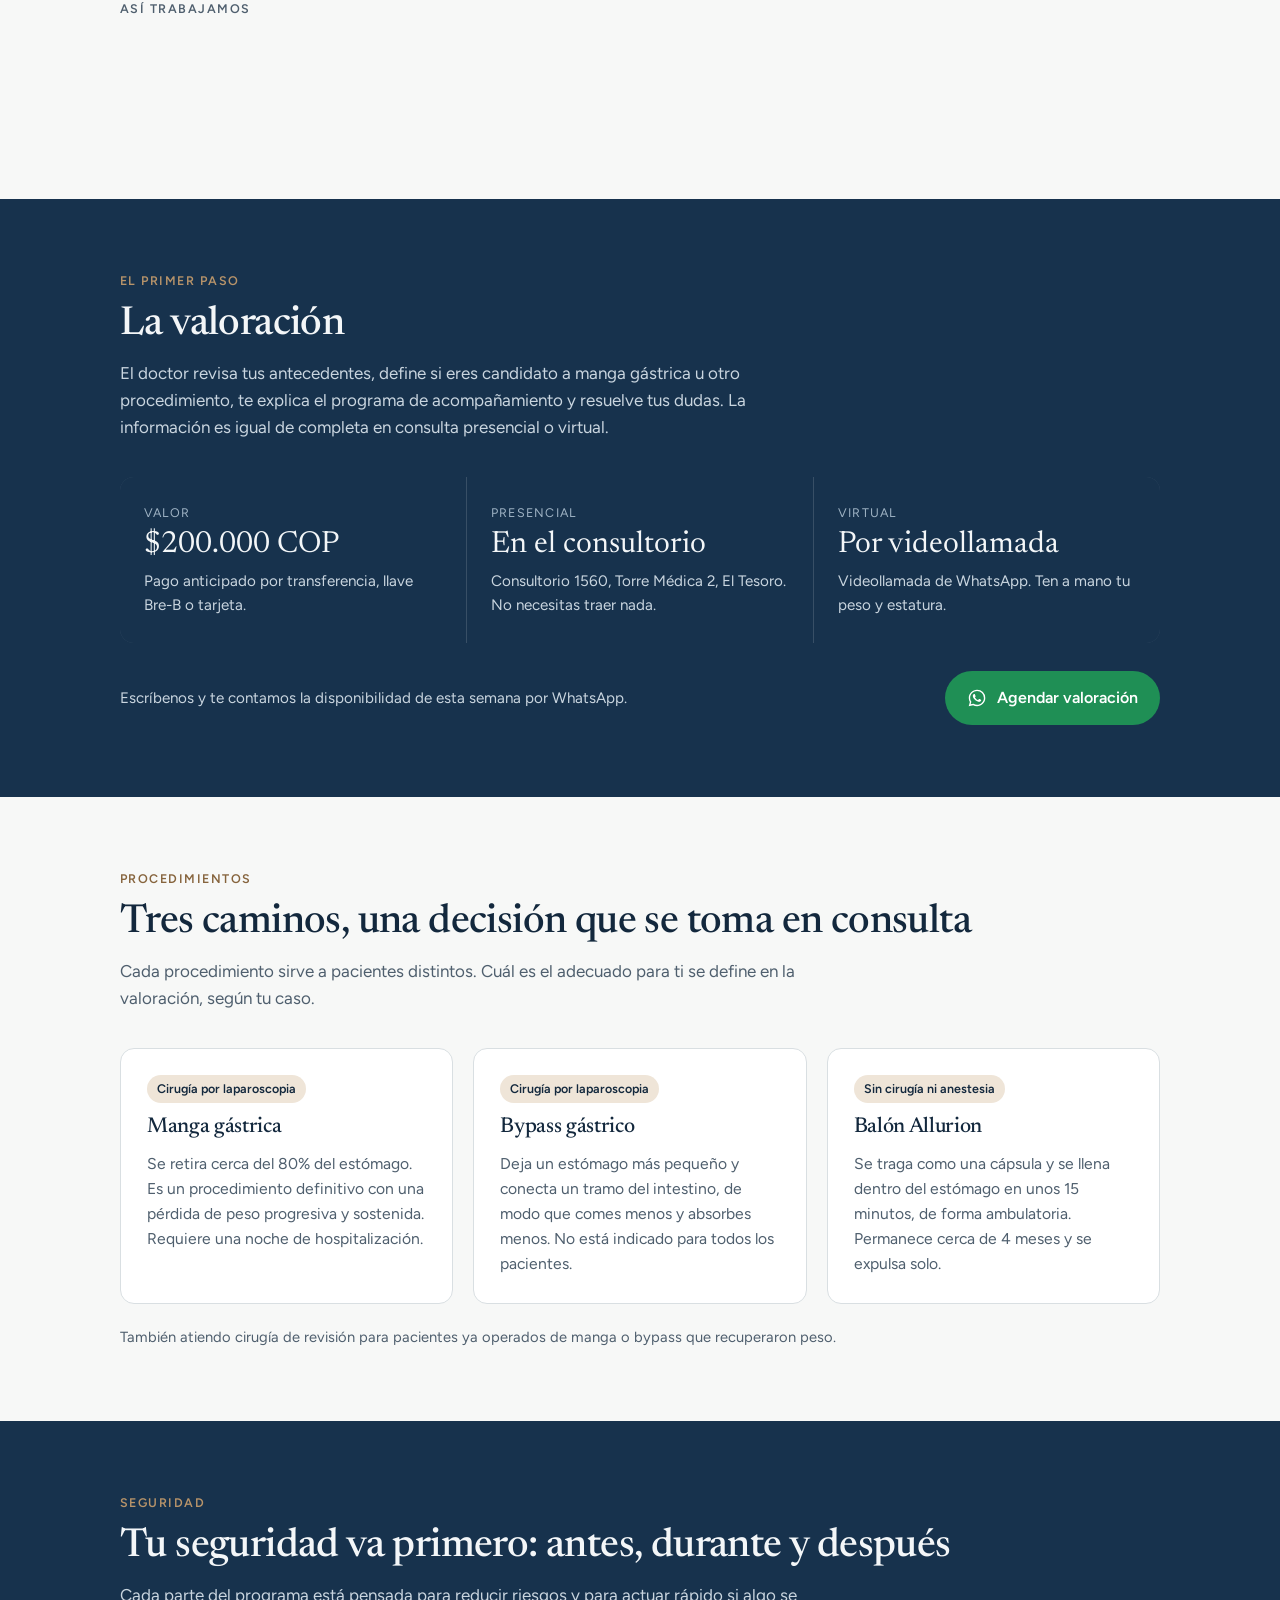
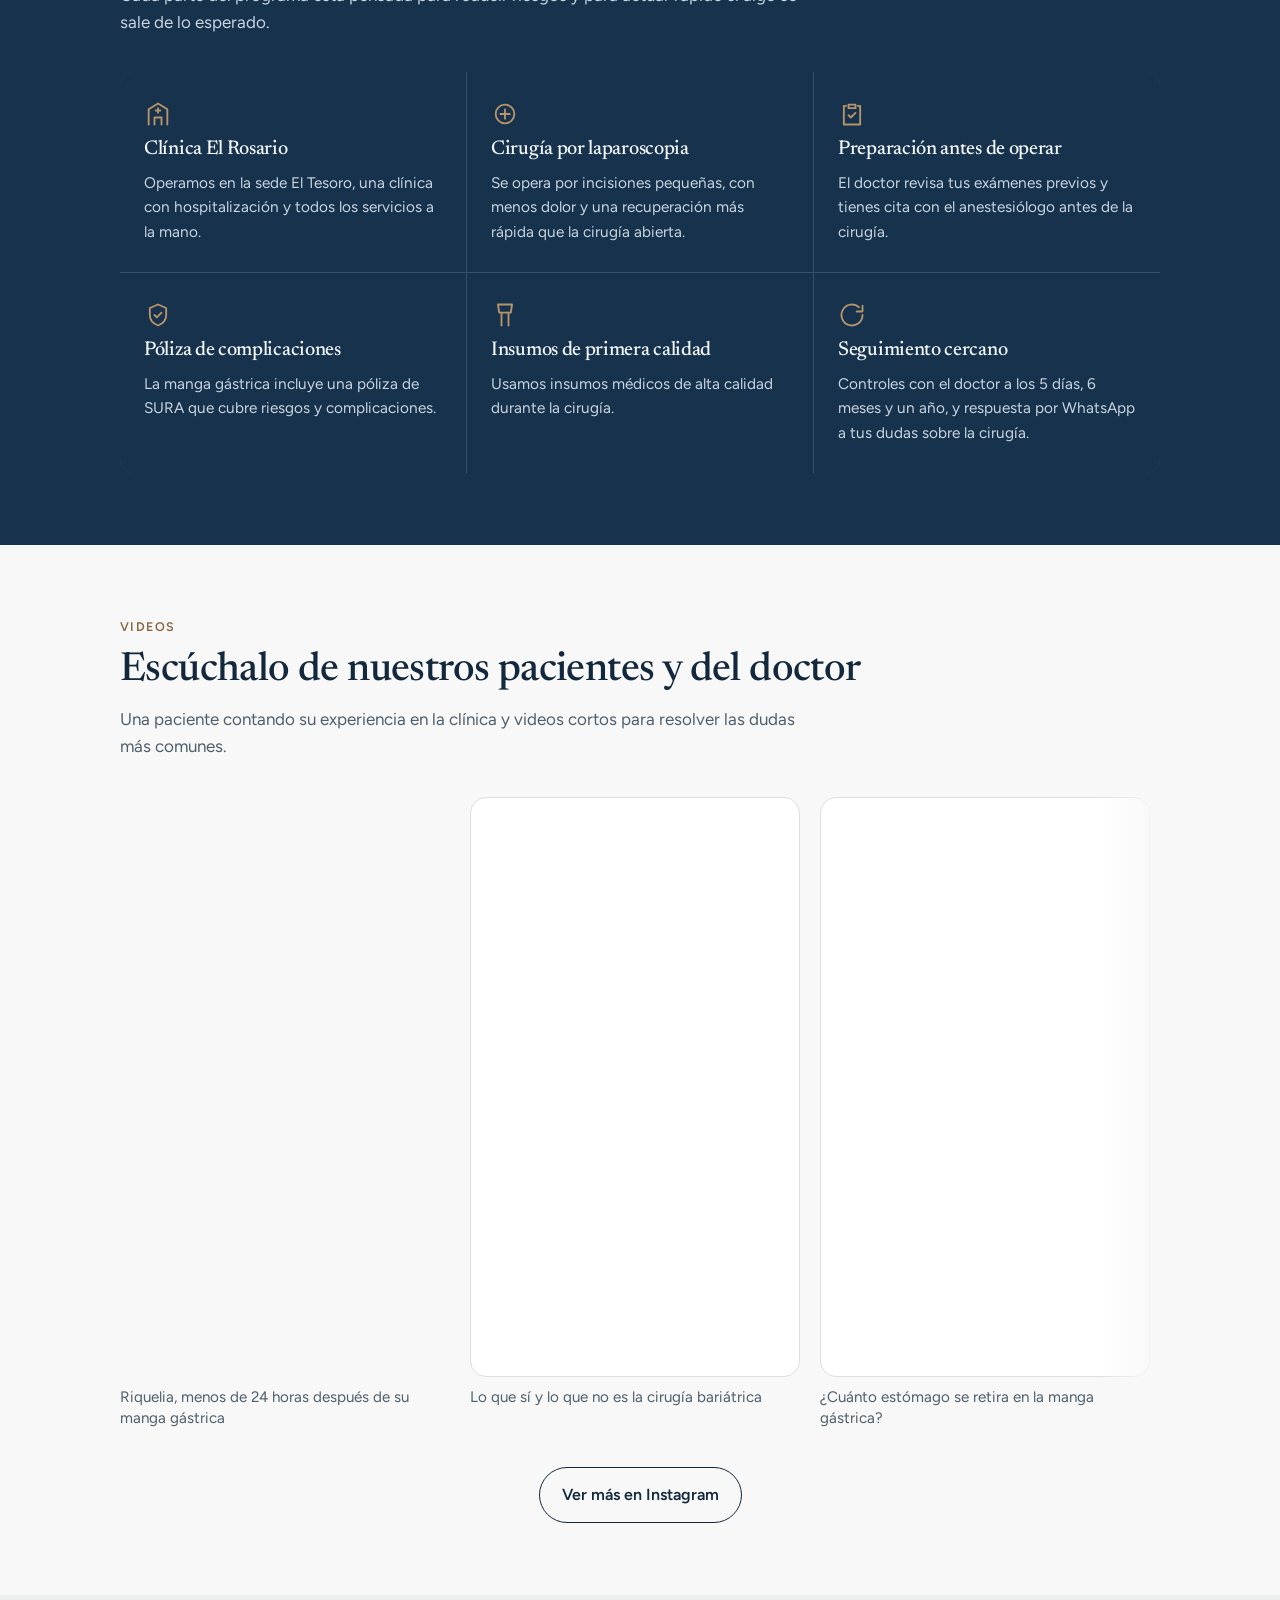
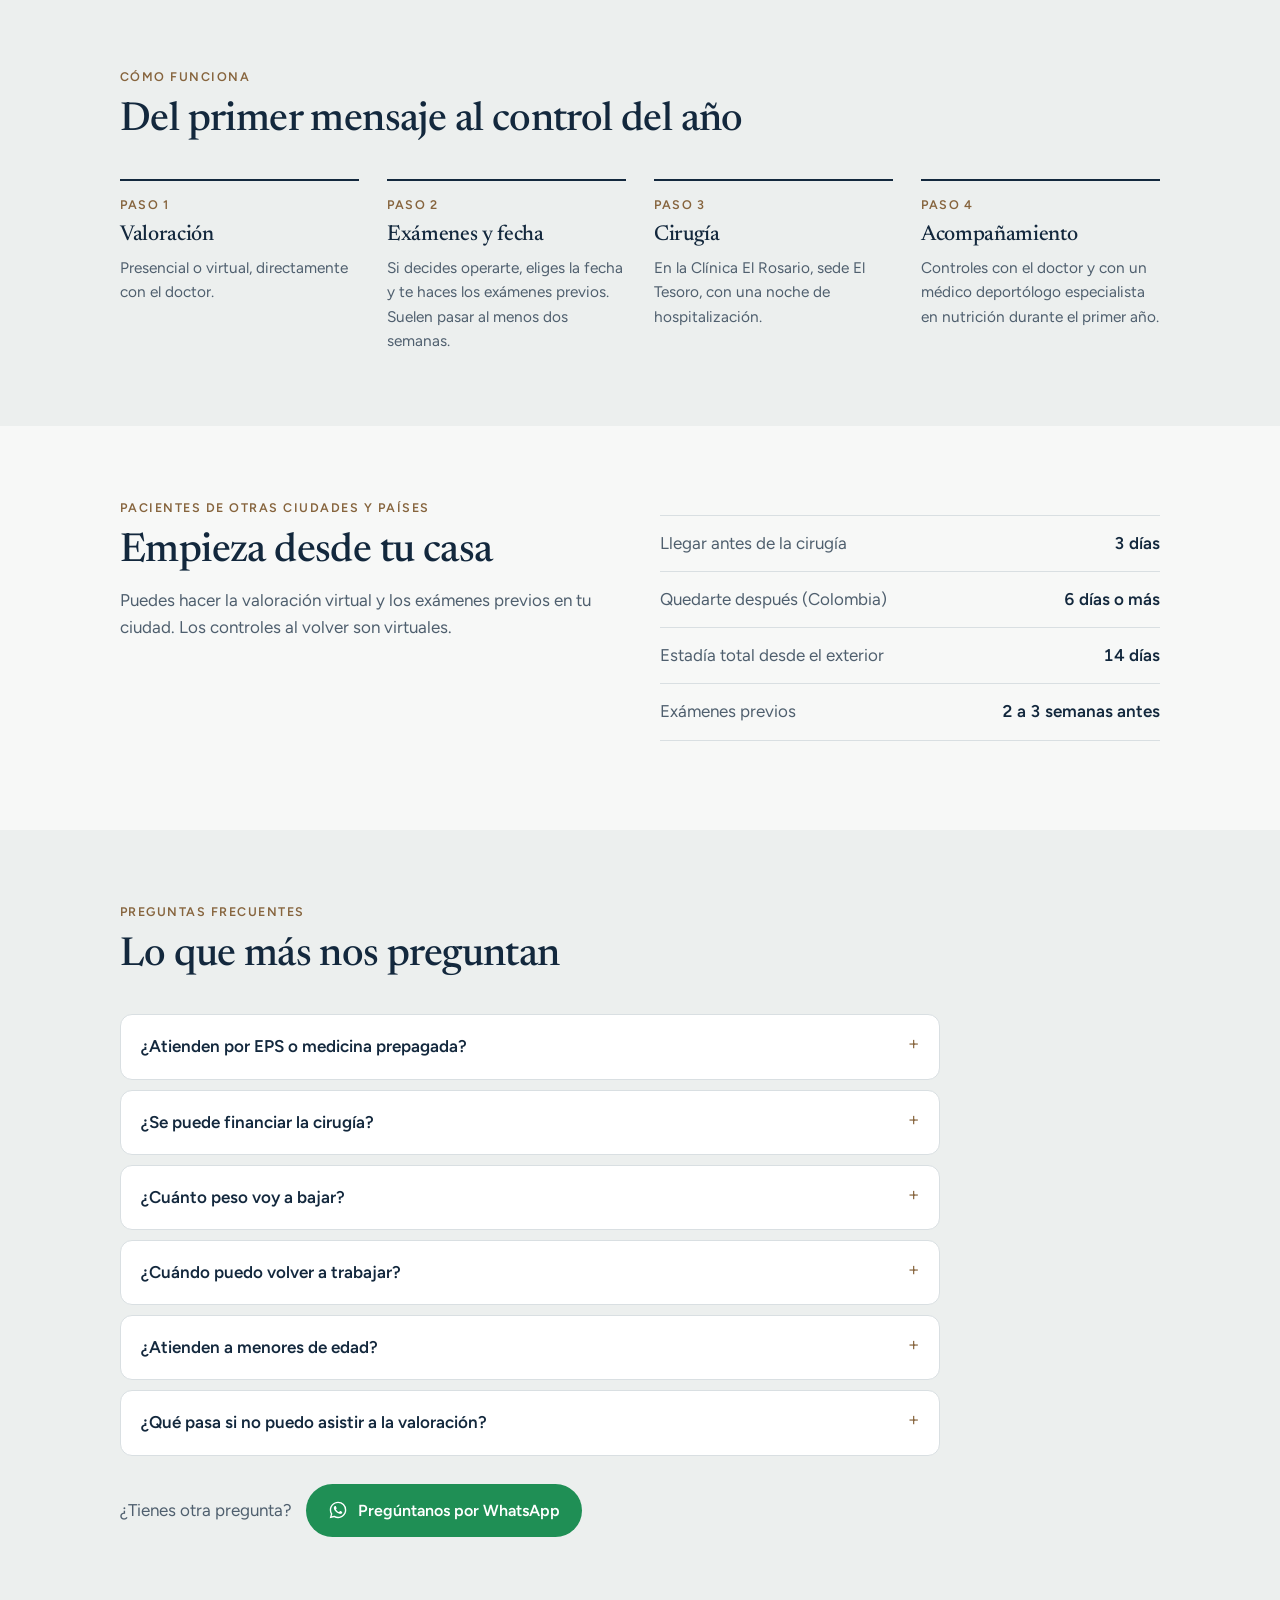
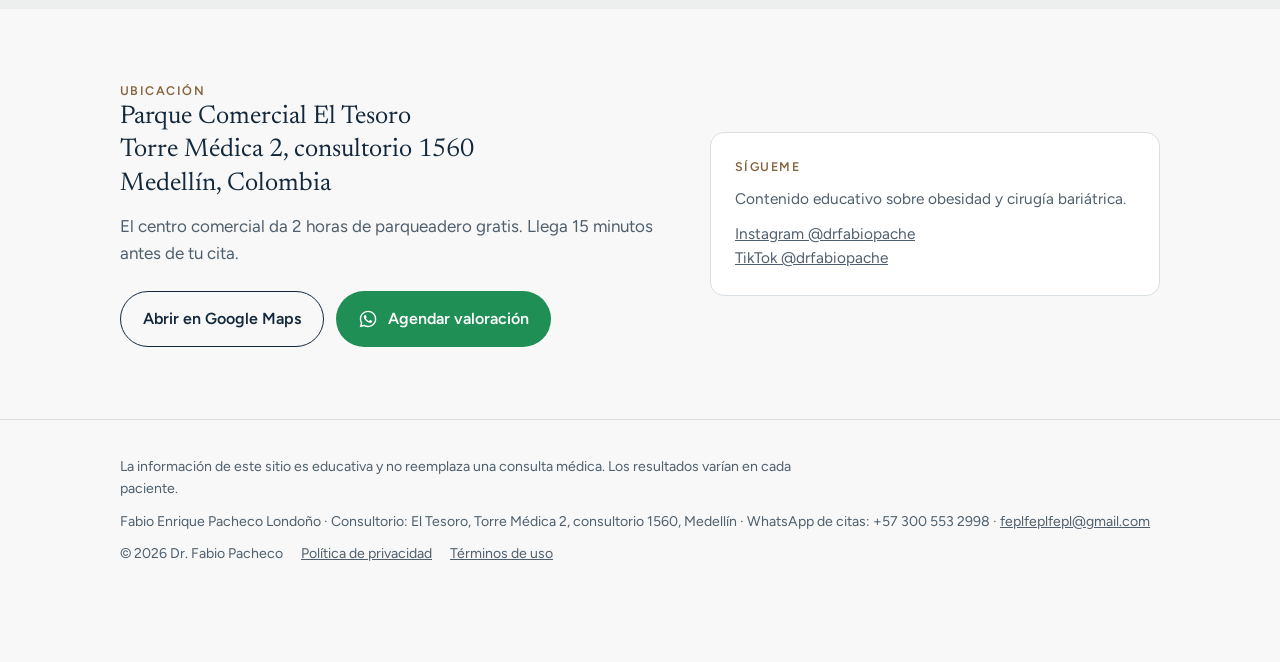
==== commit 21885ed2: "Celular: sin destello al tocar enlaces, color de la barra del navegador y foto sin brinco al ocultar" ====
--- a/index.html
+++ b/index.html
@@ -3,6 +3,8 @@
 <head>
 <meta charset="utf-8">
 <meta name="viewport" content="width=device-width,initial-scale=1,viewport-fit=cover">
+<meta name="theme-color" media="(prefers-color-scheme: light)" content="#f7f8f7">
+<meta name="theme-color" media="(prefers-color-scheme: dark)" content="#0f1820">
 <title>Dr. Fabio Pacheco · Cirugía Bariátrica</title>
 <meta name="description" content="Dr. Fabio Pacheco, cirujano bariátrico en Medellín. Manga gástrica, bypass gástrico y balón Allurion. Agenda tu valoración presencial o virtual por WhatsApp.">
 <link rel="preconnect" href="https://fonts.googleapis.com">
@@ -25,7 +27,8 @@
   --bg:#0f1820; --surface:#16222d; --band:#121e28; --ink:#e7edf2; --muted:#a3b1bd;
   --navy:#1d3a57; --sand:#d2b48c; --sand-ink:#d2b48c; --sand-soft:#2a2620; --line:#263644; --wa:#2fb06c; --on-navy:#f3f6f8; color-scheme:dark}
 *{box-sizing:border-box}
-html{scroll-behavior:smooth}
+html{scroll-behavior:smooth;-webkit-tap-highlight-color:transparent;-webkit-text-size-adjust:100%;text-size-adjust:100%}
+.btn,.wa-float,.menu-btn,.faq summary{-webkit-user-select:none;user-select:none;-webkit-touch-callout:none}
 @media (prefers-reduced-motion:reduce){html{scroll-behavior:auto}}
 body{margin:0;background:var(--bg);color:var(--ink);font-family:var(--body);font-size:17px;line-height:1.6}
 a{color:inherit}
@@ -445,7 +448,7 @@
   var ticking=false;
   function frame(){
     ticking=false;
-    var y=window.scrollY||0,vh=window.innerHeight;
+    var y=window.scrollY||0,vh=document.documentElement.clientHeight;
     if(img){var p=Math.min(y/vh,1);img.style.transform="translateY("+(p*40)+"px) scale("+(1+p*0.06)+")"}
   }
   window.addEventListener("scroll",function(){if(!ticking){ticking=true;requestAnimationFrame(frame)}},{passive:true});
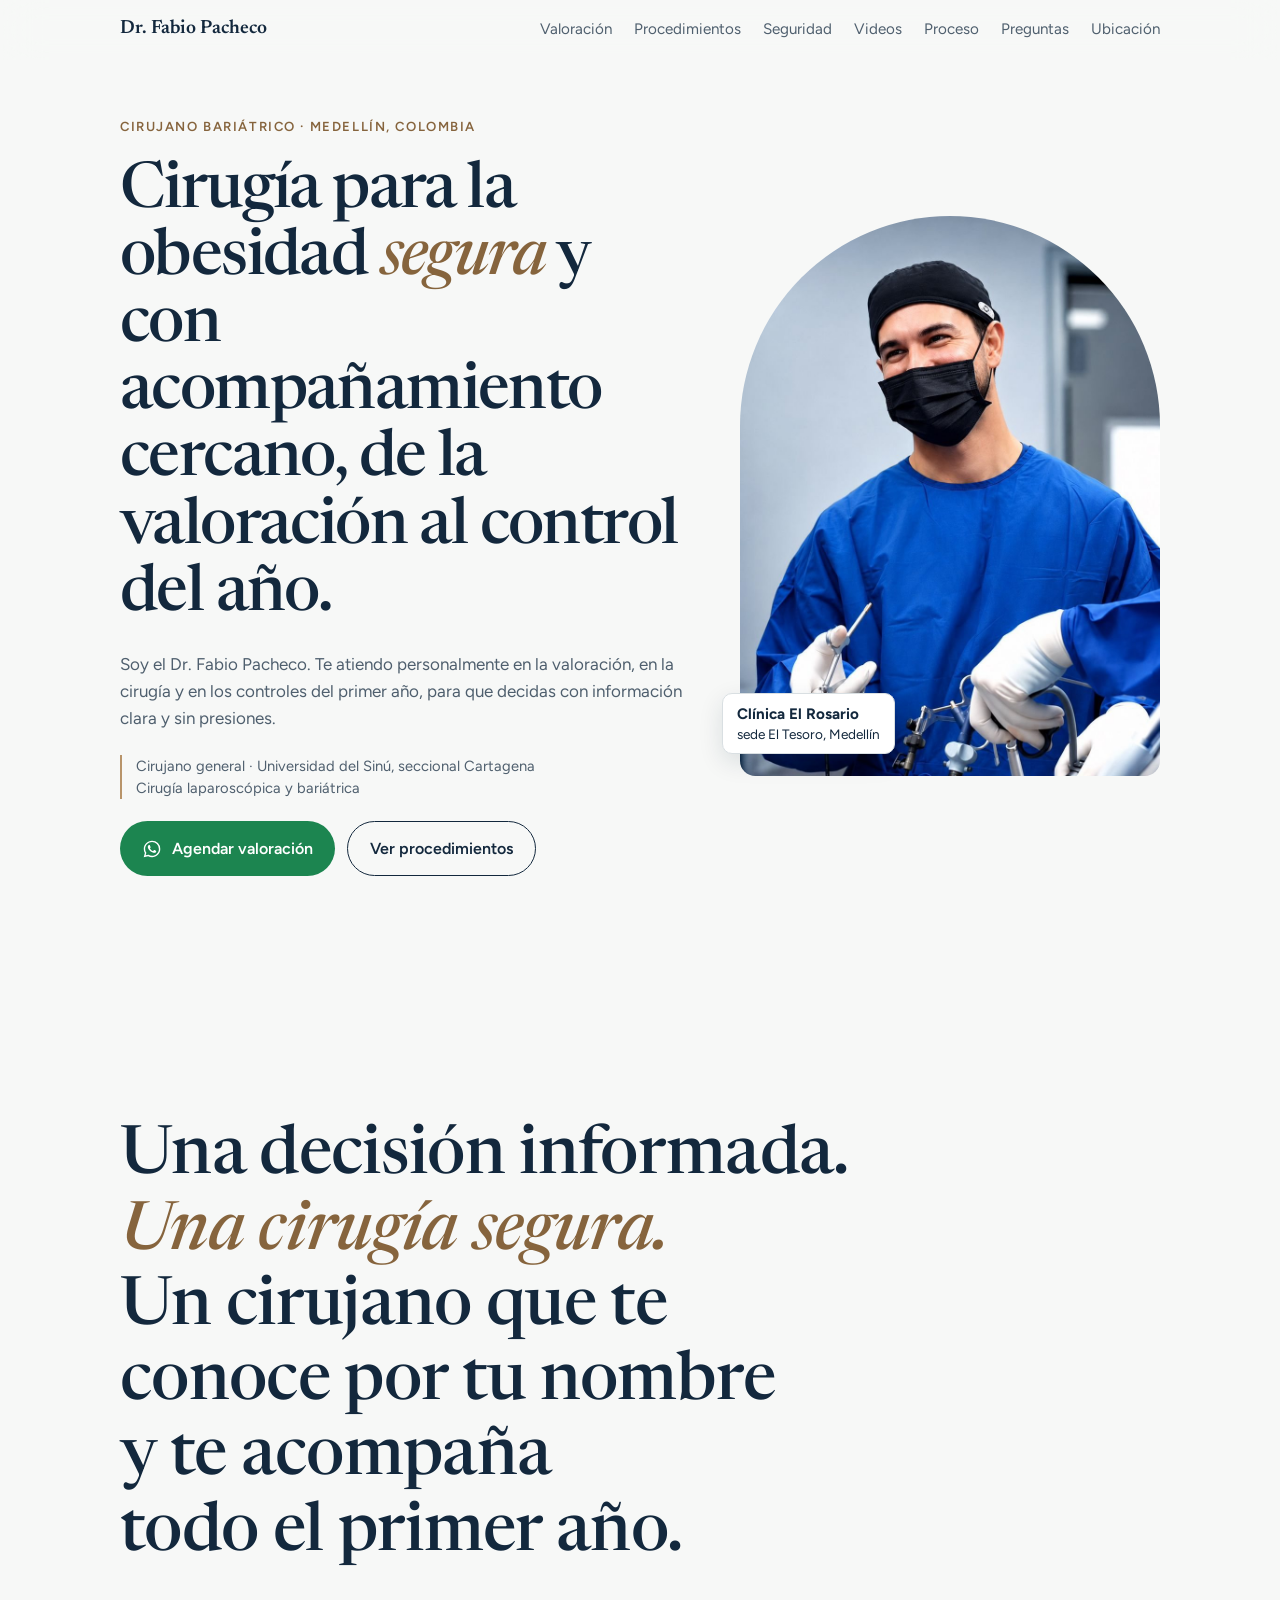
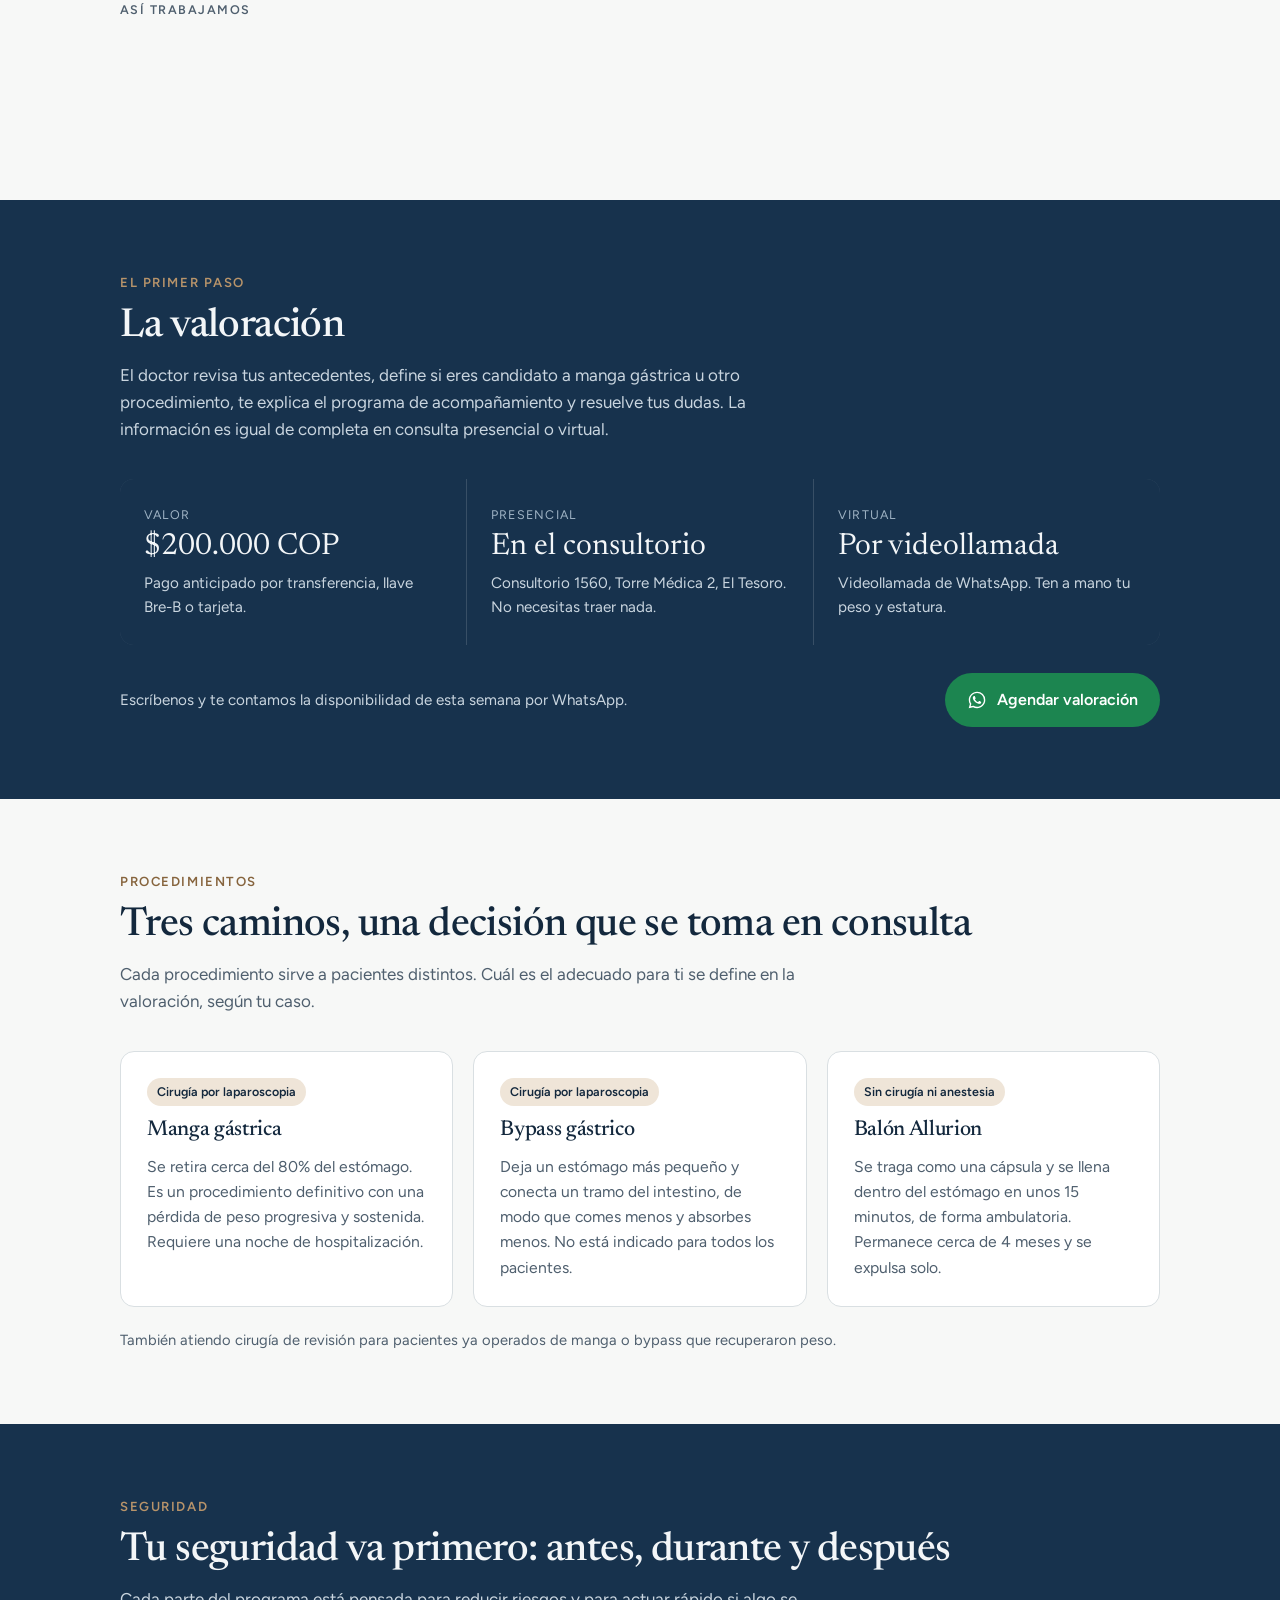
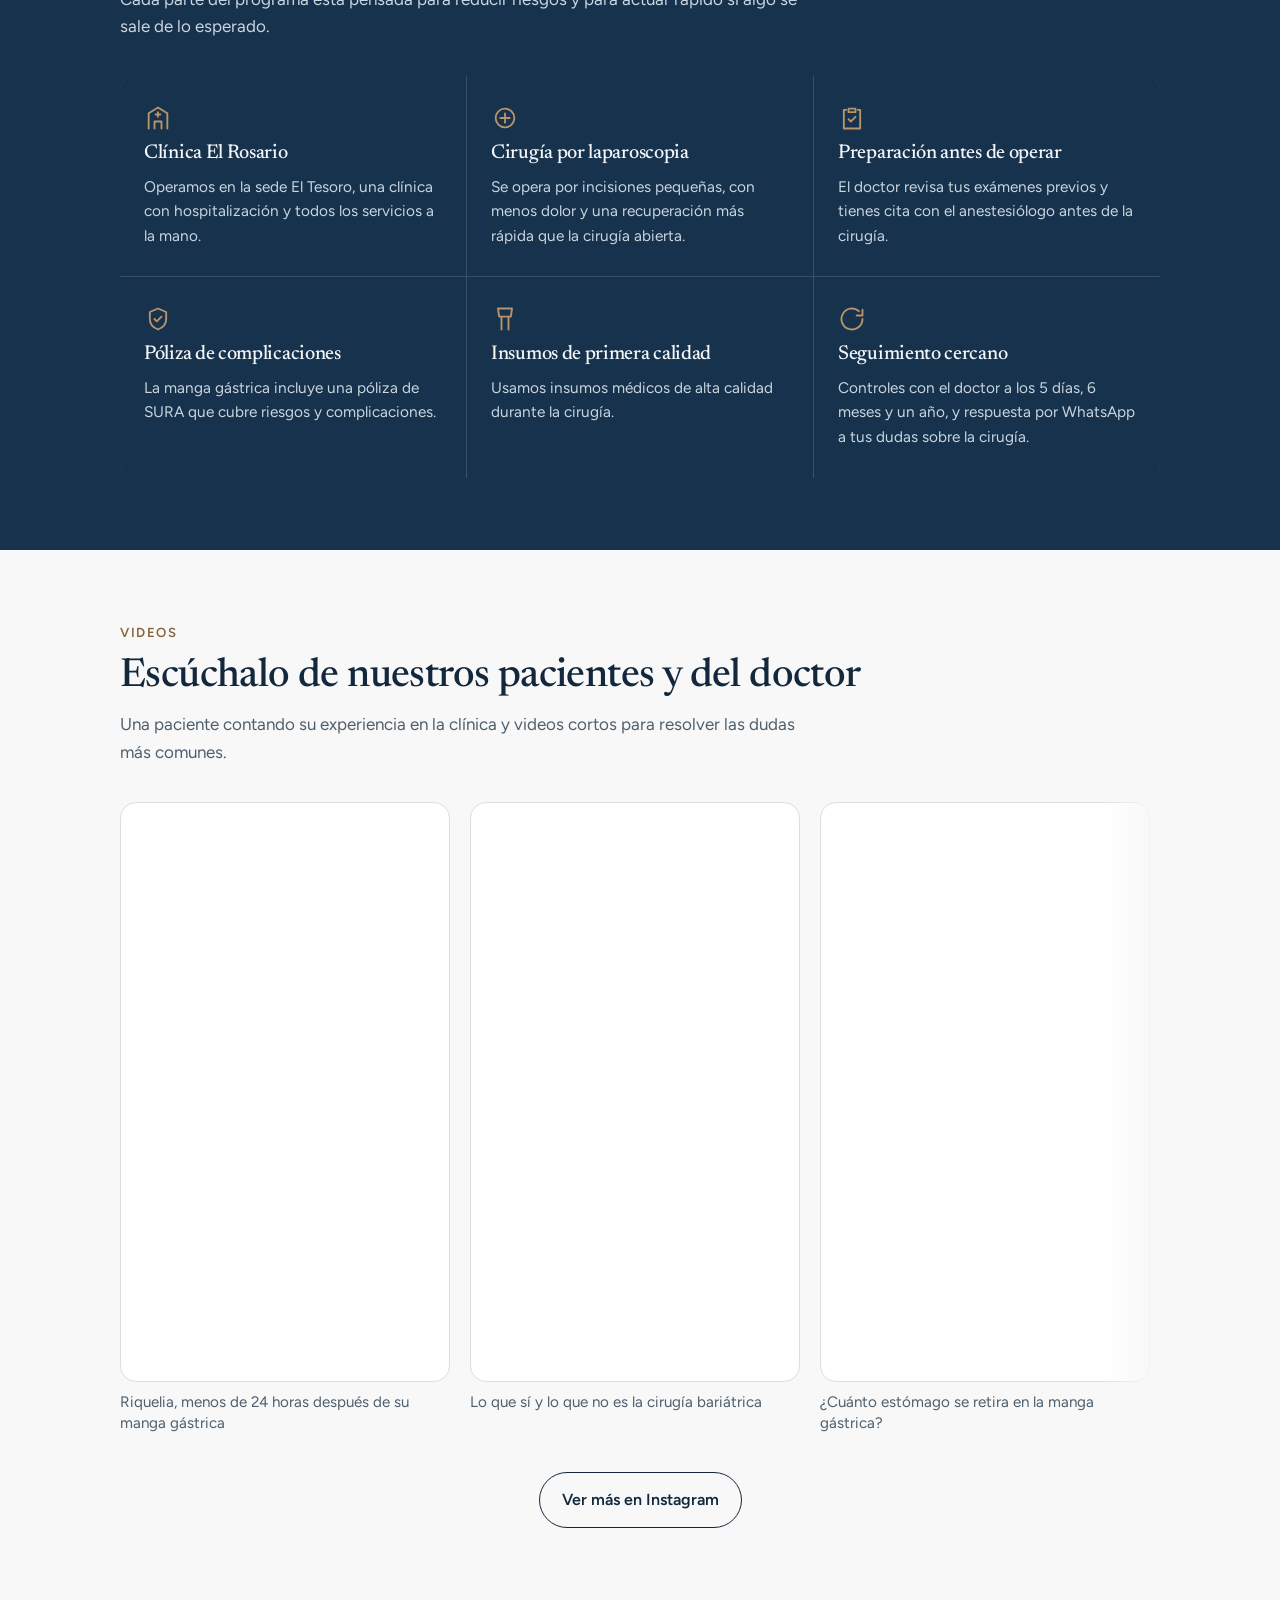
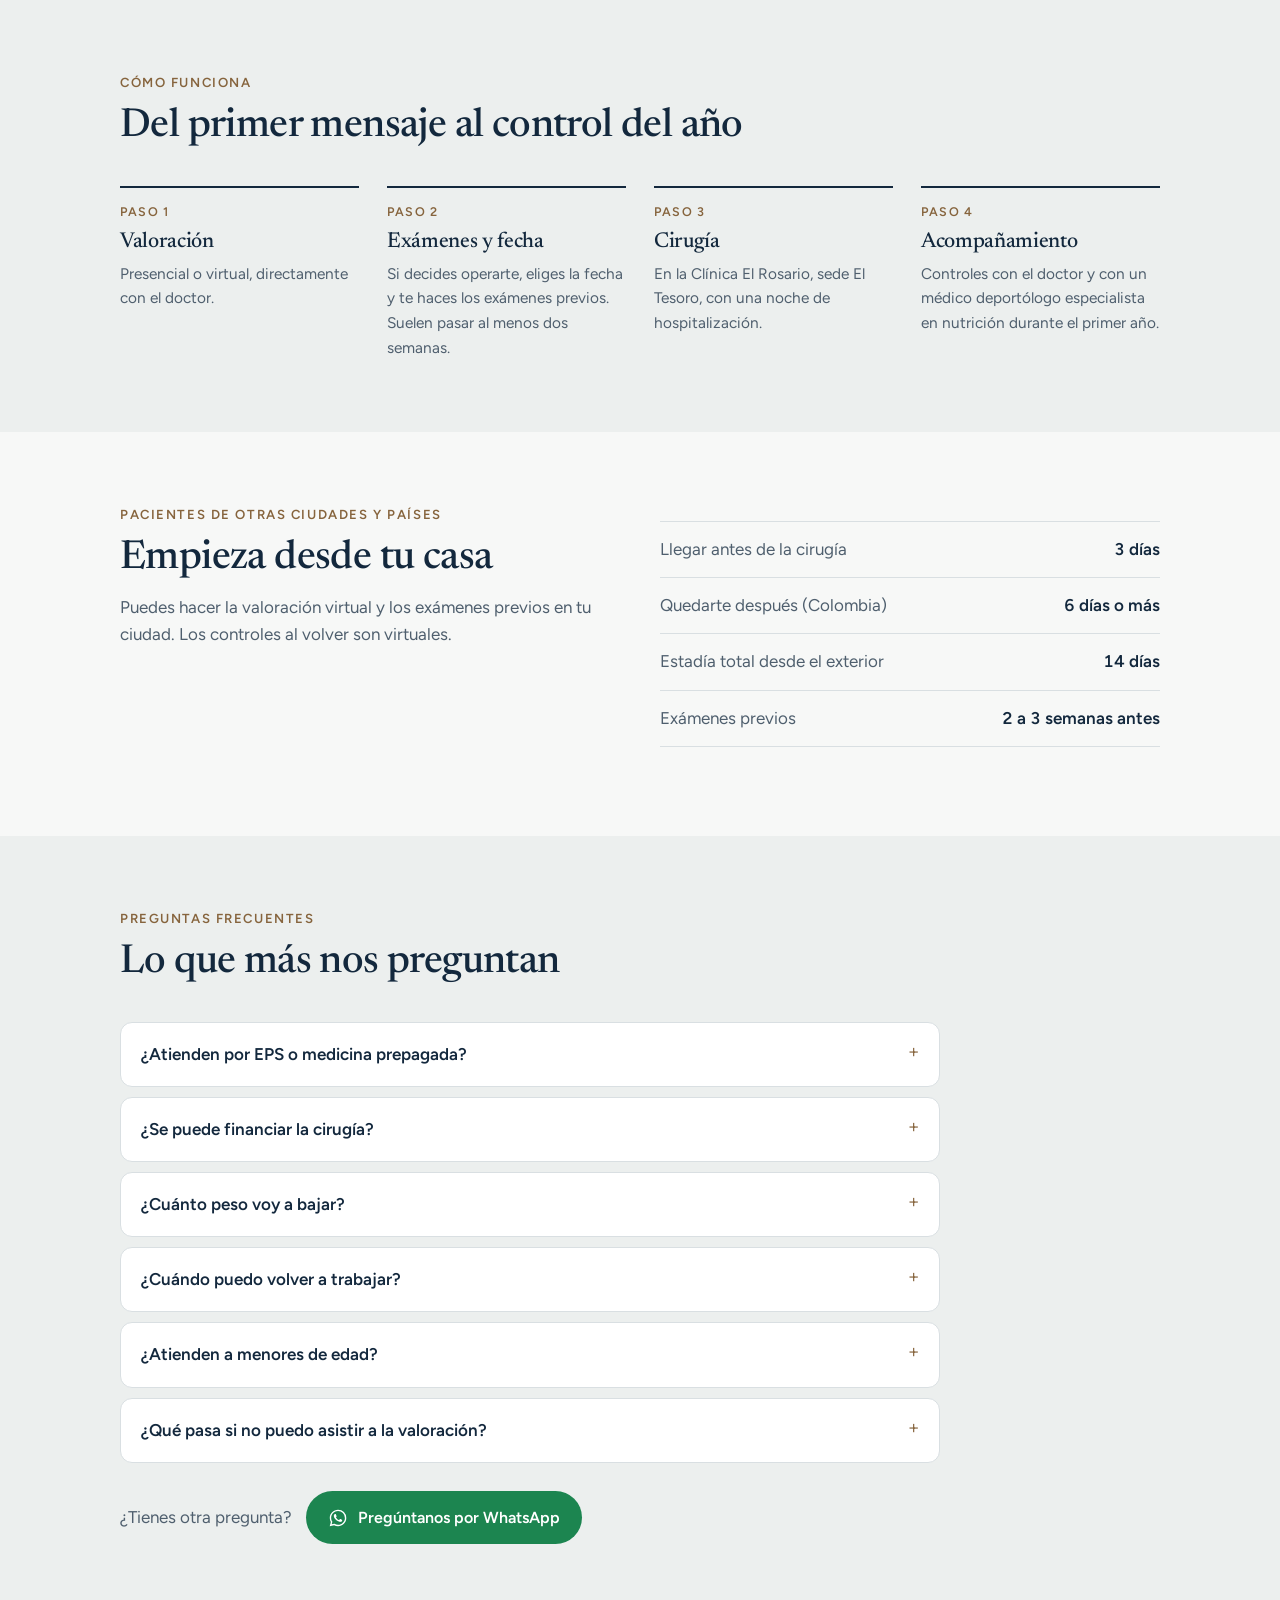
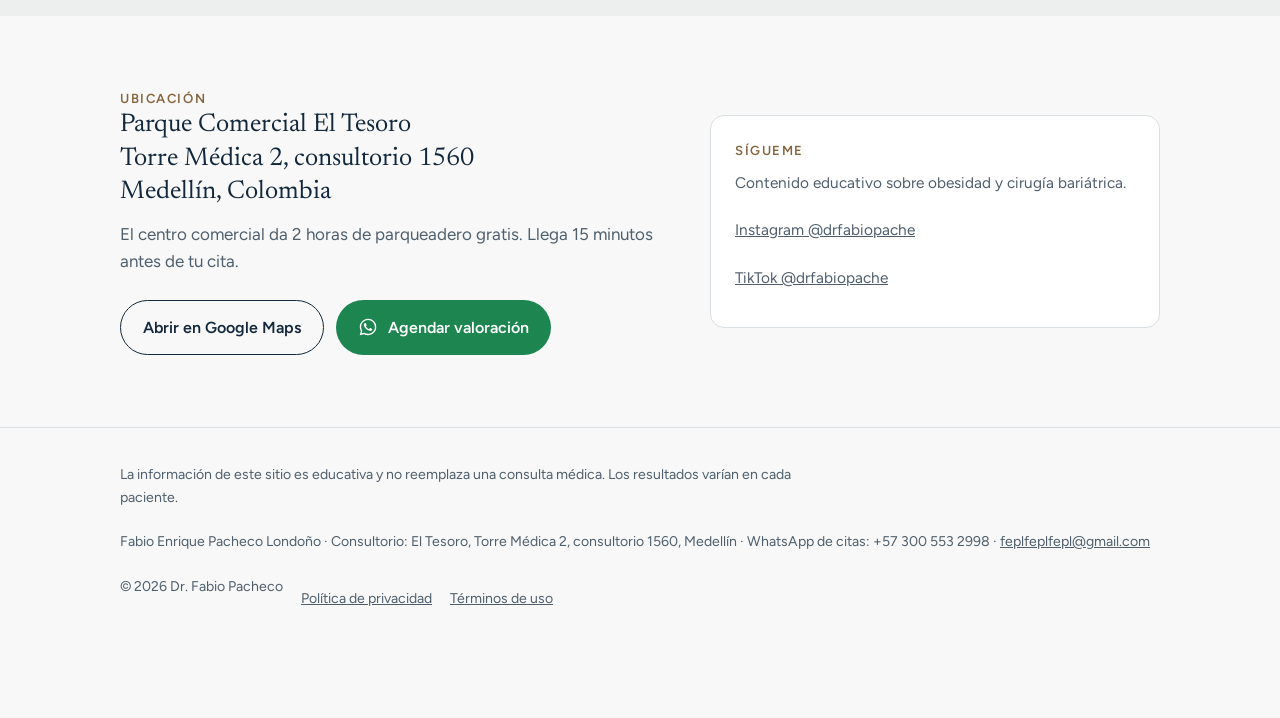
==== commit 8e8b4203: "Accesibilidad y compartir: verde con mejor contraste, vista previa para WhatsApp, datos para Google," ====
--- a/index.html
+++ b/index.html
@@ -7,6 +7,17 @@
 <meta name="theme-color" media="(prefers-color-scheme: dark)" content="#0f1820">
 <title>Dr. Fabio Pacheco · Cirugía Bariátrica</title>
 <meta name="description" content="Dr. Fabio Pacheco, cirujano bariátrico en Medellín. Manga gástrica, bypass gástrico y balón Allurion. Agenda tu valoración presencial o virtual por WhatsApp.">
+<meta property="og:type" content="website">
+<meta property="og:locale" content="es_CO">
+<meta property="og:url" content="https://fabiopache.github.io/">
+<meta property="og:title" content="Dr. Fabio Pacheco · Cirujano bariátrico en Medellín">
+<meta property="og:description" content="Manga gástrica, bypass gástrico y balón Allurion. Agenda tu valoración presencial o virtual por WhatsApp.">
+<meta property="og:image" content="https://fabiopache.github.io/foto-dr.jpg">
+<meta property="og:image:width" content="900">
+<meta property="og:image:height" content="1200">
+<meta property="og:image:alt" content="El Dr. Fabio Pacheco en quirófano durante una cirugía por laparoscopia">
+<meta name="twitter:card" content="summary_large_image">
+<script type="application/ld+json">{"@context": "https://schema.org", "@type": "Physician", "name": "Dr. Fabio Pacheco", "url": "https://fabiopache.github.io/", "image": "https://fabiopache.github.io/foto-dr.jpg", "medicalSpecialty": "Surgical", "description": "Cirujano bariátrico en Medellín: manga gástrica, bypass gástrico y balón Allurion.", "telephone": "+57 300 553 2998", "address": {"@type": "PostalAddress", "streetAddress": "Parque Comercial El Tesoro, Torre Médica 2, consultorio 1560", "addressLocality": "Medellín", "addressRegion": "Antioquia", "addressCountry": "CO"}, "areaServed": "Colombia", "sameAs": ["https://www.instagram.com/drfabiopache/", "https://www.tiktok.com/@drfabiopache"]}</script>
 <link rel="preconnect" href="https://fonts.googleapis.com">
 <link rel="preconnect" href="https://fonts.gstatic.com" crossorigin>
 <link rel="stylesheet" href="https://fonts.googleapis.com/css2?family=Newsreader:opsz,wght@6..72,400;6..72,500;6..72,600&family=Figtree:wght@400;500;600;700&display=swap">
@@ -15,17 +26,17 @@
 /* Layout: una sola columna editorial; retrato y cifras de la valoración arriba, bandas de color alternas para cada tema */
 :root{
   --bg:#f7f8f7; --surface:#ffffff; --band:#ecefee; --ink:#13283d; --muted:#4f5f6e;
-  --navy:#17324d; --sand:#b8946a; --sand-ink:#86643d; --sand-soft:#efe5d8; --line:#d9dfe2; --wa:#1f8f55; --on-navy:#f3f6f8;
+  --navy:#17324d; --sand:#b8946a; --sand-ink:#86643d; --sand-soft:#efe5d8; --line:#d9dfe2; --wa:#1c8550; --on-navy:#f3f6f8;
   --display:"Newsreader",Georgia,"Times New Roman",serif;
   --ease-out:cubic-bezier(0.23,1,0.32,1);
   --body:"Figtree",system-ui,-apple-system,"Segoe UI",Roboto,sans-serif;
 }
 @media (prefers-color-scheme:dark){:root:not([data-theme="light"]){
   --bg:#0f1820; --surface:#16222d; --band:#121e28; --ink:#e7edf2; --muted:#a3b1bd;
-  --navy:#1d3a57; --sand:#d2b48c; --sand-ink:#d2b48c; --sand-soft:#2a2620; --line:#263644; --wa:#2fb06c; --on-navy:#f3f6f8; color-scheme:dark}}
+  --navy:#1d3a57; --sand:#d2b48c; --sand-ink:#d2b48c; --sand-soft:#2a2620; --line:#263644; --wa:#1c8550; --on-navy:#f3f6f8; color-scheme:dark}}
 :root[data-theme="dark"]{
   --bg:#0f1820; --surface:#16222d; --band:#121e28; --ink:#e7edf2; --muted:#a3b1bd;
-  --navy:#1d3a57; --sand:#d2b48c; --sand-ink:#d2b48c; --sand-soft:#2a2620; --line:#263644; --wa:#2fb06c; --on-navy:#f3f6f8; color-scheme:dark}
+  --navy:#1d3a57; --sand:#d2b48c; --sand-ink:#d2b48c; --sand-soft:#2a2620; --line:#263644; --wa:#1c8550; --on-navy:#f3f6f8; color-scheme:dark}
 *{box-sizing:border-box}
 html{scroll-behavior:smooth;-webkit-tap-highlight-color:transparent;-webkit-text-size-adjust:100%;text-size-adjust:100%}
 .btn,.wa-float,.menu-btn,.faq summary{-webkit-user-select:none;user-select:none;-webkit-touch-callout:none}
@@ -38,7 +49,7 @@
 h2{font-size:clamp(1.8rem,3.4vw,2.5rem)}
 h3{font-size:1.35rem}
 p{margin:0}
-.eyebrow{font-size:.78rem;font-weight:600;letter-spacing:.12em;text-transform:uppercase;color:var(--sand-ink)}
+.eyebrow{font-size:.82rem;font-weight:600;letter-spacing:.12em;text-transform:uppercase;color:var(--sand-ink)}
 .lead{color:var(--muted);max-width:62ch}
 section{padding-block:72px;scroll-margin-top:64px}
 .band{background:var(--band)}
@@ -151,12 +162,14 @@
 .place-actions{display:flex;flex-wrap:wrap;gap:12px;margin-top:24px}
 .place-card{background:var(--surface);border:1px solid var(--line);border-radius:14px;padding:24px;display:grid;gap:10px}
 .place-card p{color:var(--muted);font-size:.96rem}
-.place-card p.eyebrow{color:var(--sand-ink);font-size:.78rem}
+.place-card p.eyebrow{color:var(--sand-ink);font-size:.82rem}
 @media (max-width:820px){.place{grid-template-columns:1fr}}
 
 footer{border-top:1px solid var(--line);padding-block:36px 96px;font-size:.88rem;color:var(--muted)}
 footer .wrap{display:grid;gap:10px}
-footer .legal-links{display:flex;flex-wrap:wrap;gap:8px 18px}
+footer .legal-links{display:flex;flex-wrap:wrap;gap:0 18px}
+footer a,.place-card a{display:inline-block;padding-block:12px}
+.skip{position:absolute;left:12px;top:-60px;z-index:50;background:var(--navy);color:#fff;padding:12px 16px;border-radius:8px;text-decoration:none;font-weight:600}.skip:focus{top:12px}
 footer .disclaimer{max-width:80ch}
 
 /* movimiento al hacer scroll */
@@ -216,6 +229,7 @@
 </style>
 </head>
 <body>
+<a class="skip" href="#valoracion">Saltar al contenido</a>
 
 
 <svg width="0" height="0" style="position:absolute" aria-hidden="true">
@@ -252,7 +266,7 @@
         </div>
       </div>
       <figure class="portrait">
-        <img src="foto-dr.jpg?v=2" alt="El Dr. Fabio Pacheco en quirófano durante una cirugía por laparoscopia" width="900" height="1200">
+        <img src="foto-dr.jpg?v=2" fetchpriority="high" alt="El Dr. Fabio Pacheco en quirófano durante una cirugía por laparoscopia" width="900" height="1200">
         <figcaption><b>Clínica El Rosario</b>sede El Tesoro, Medellín</figcaption>
       </figure>
     </div>
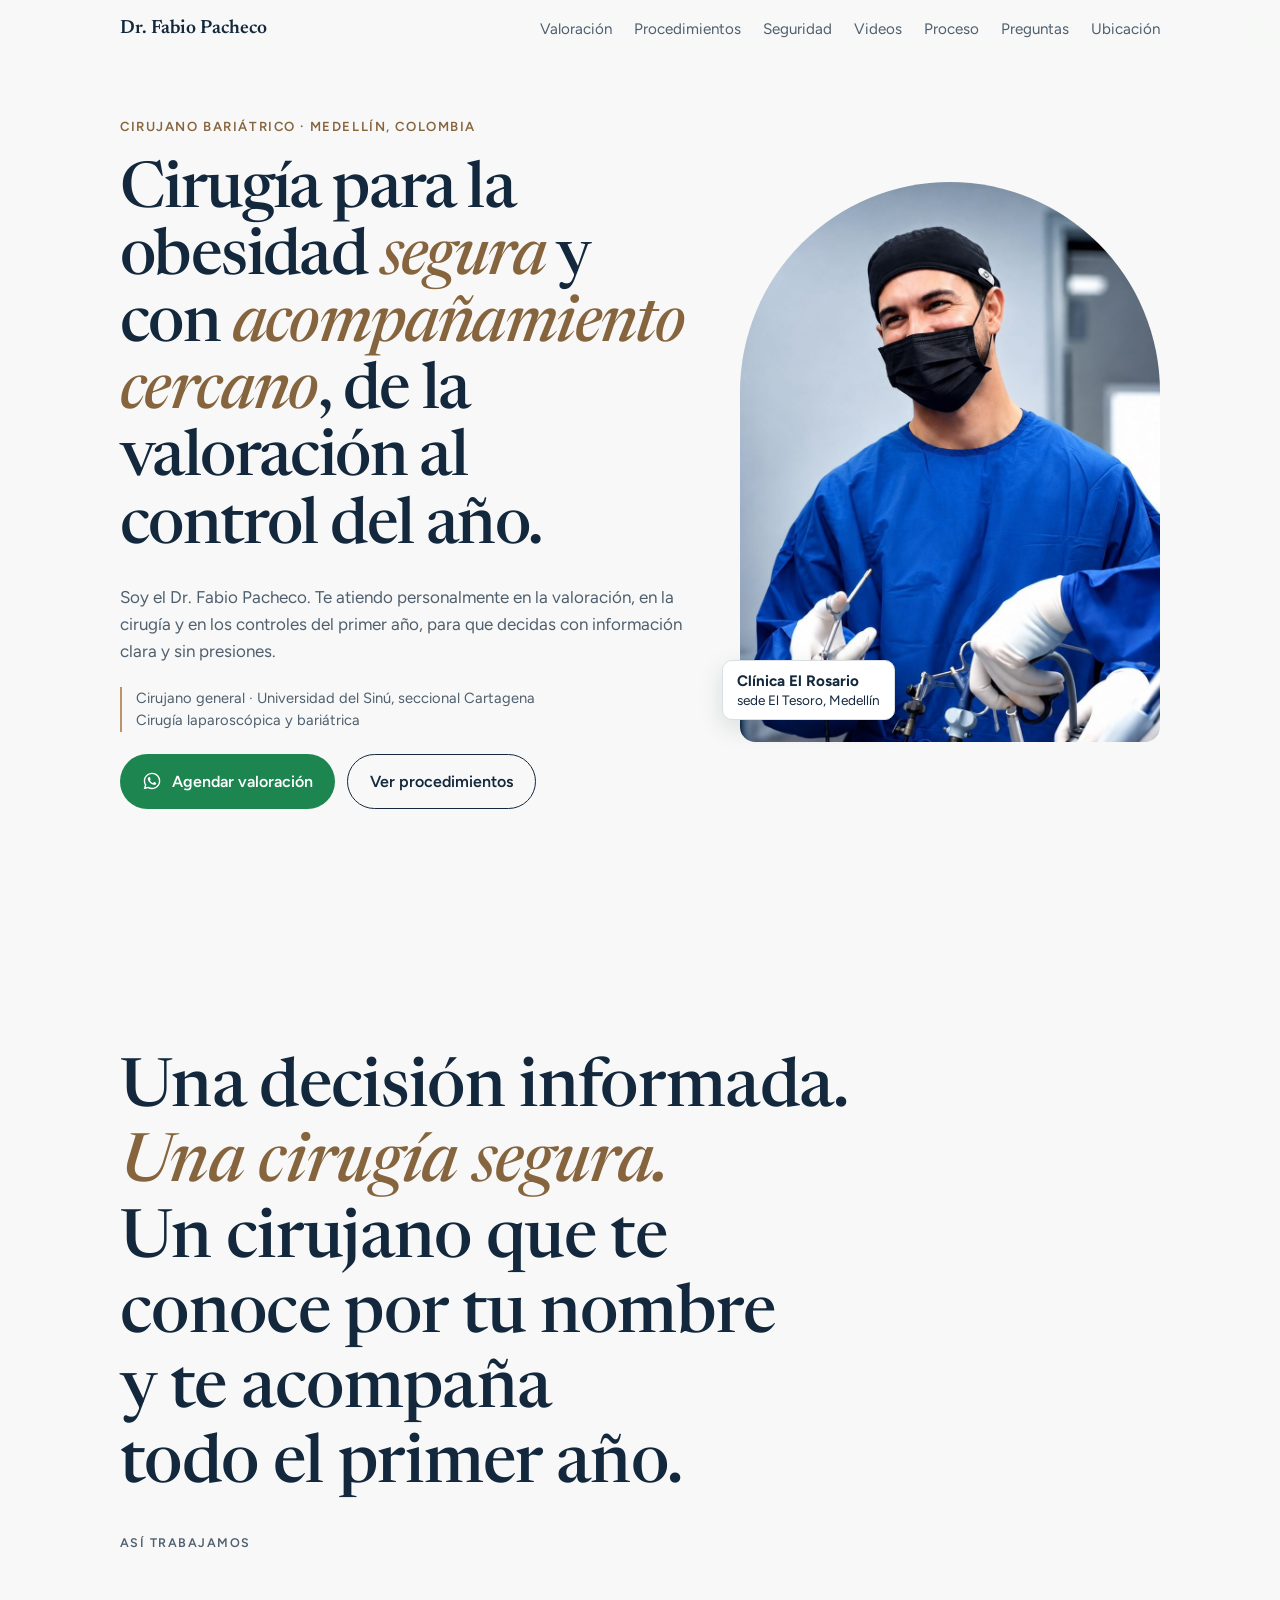
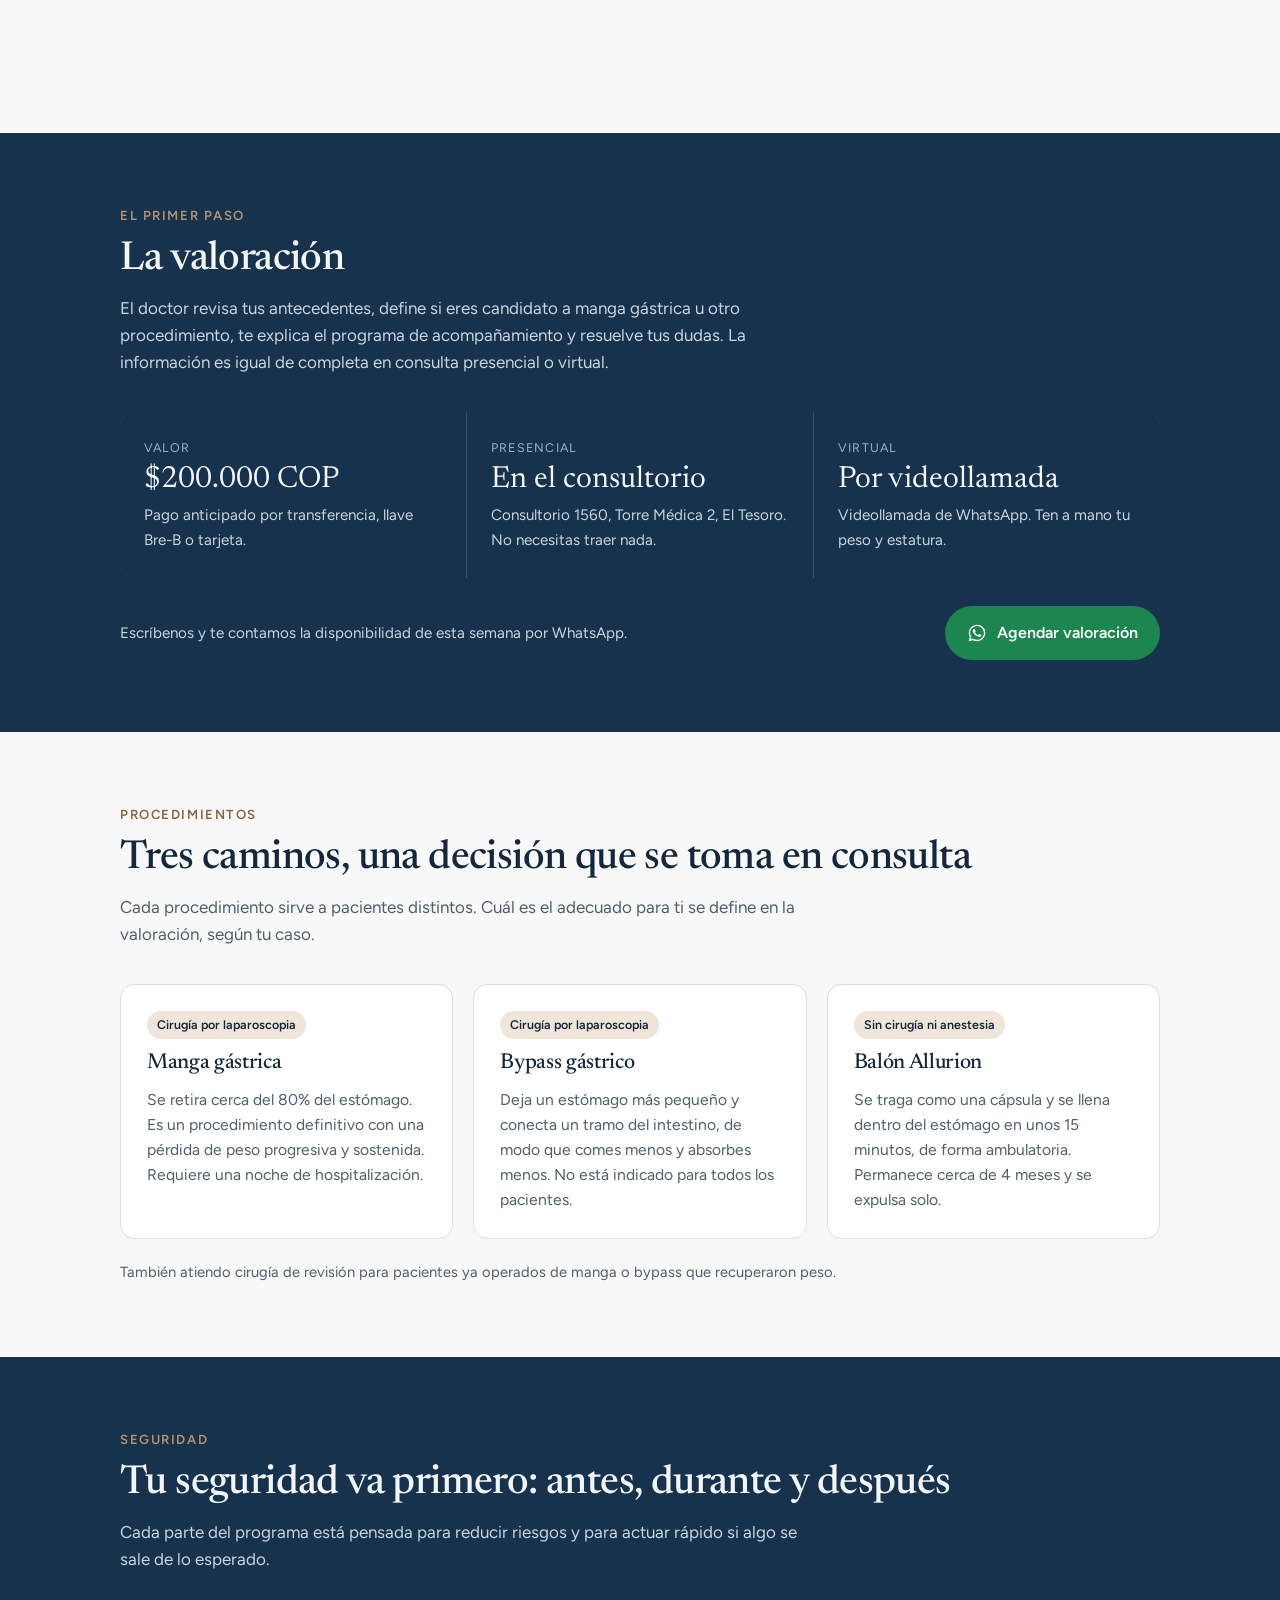
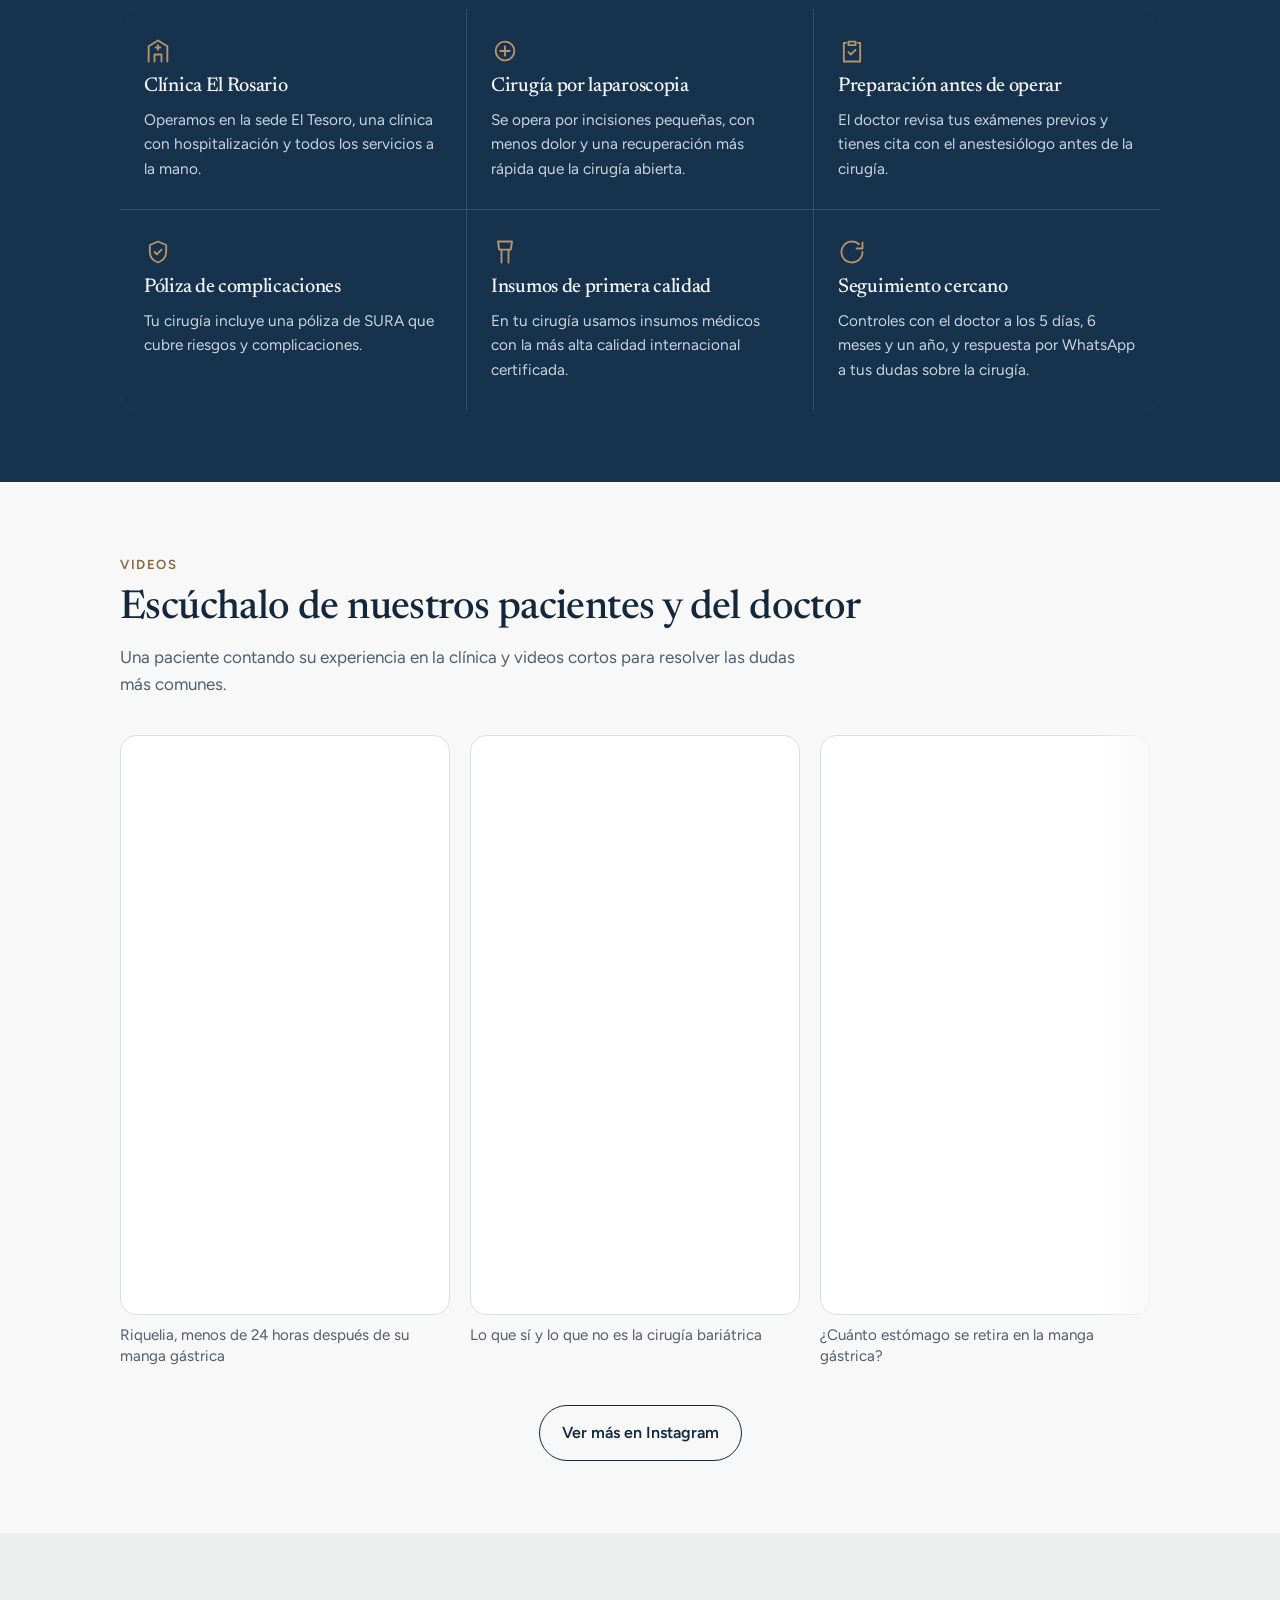
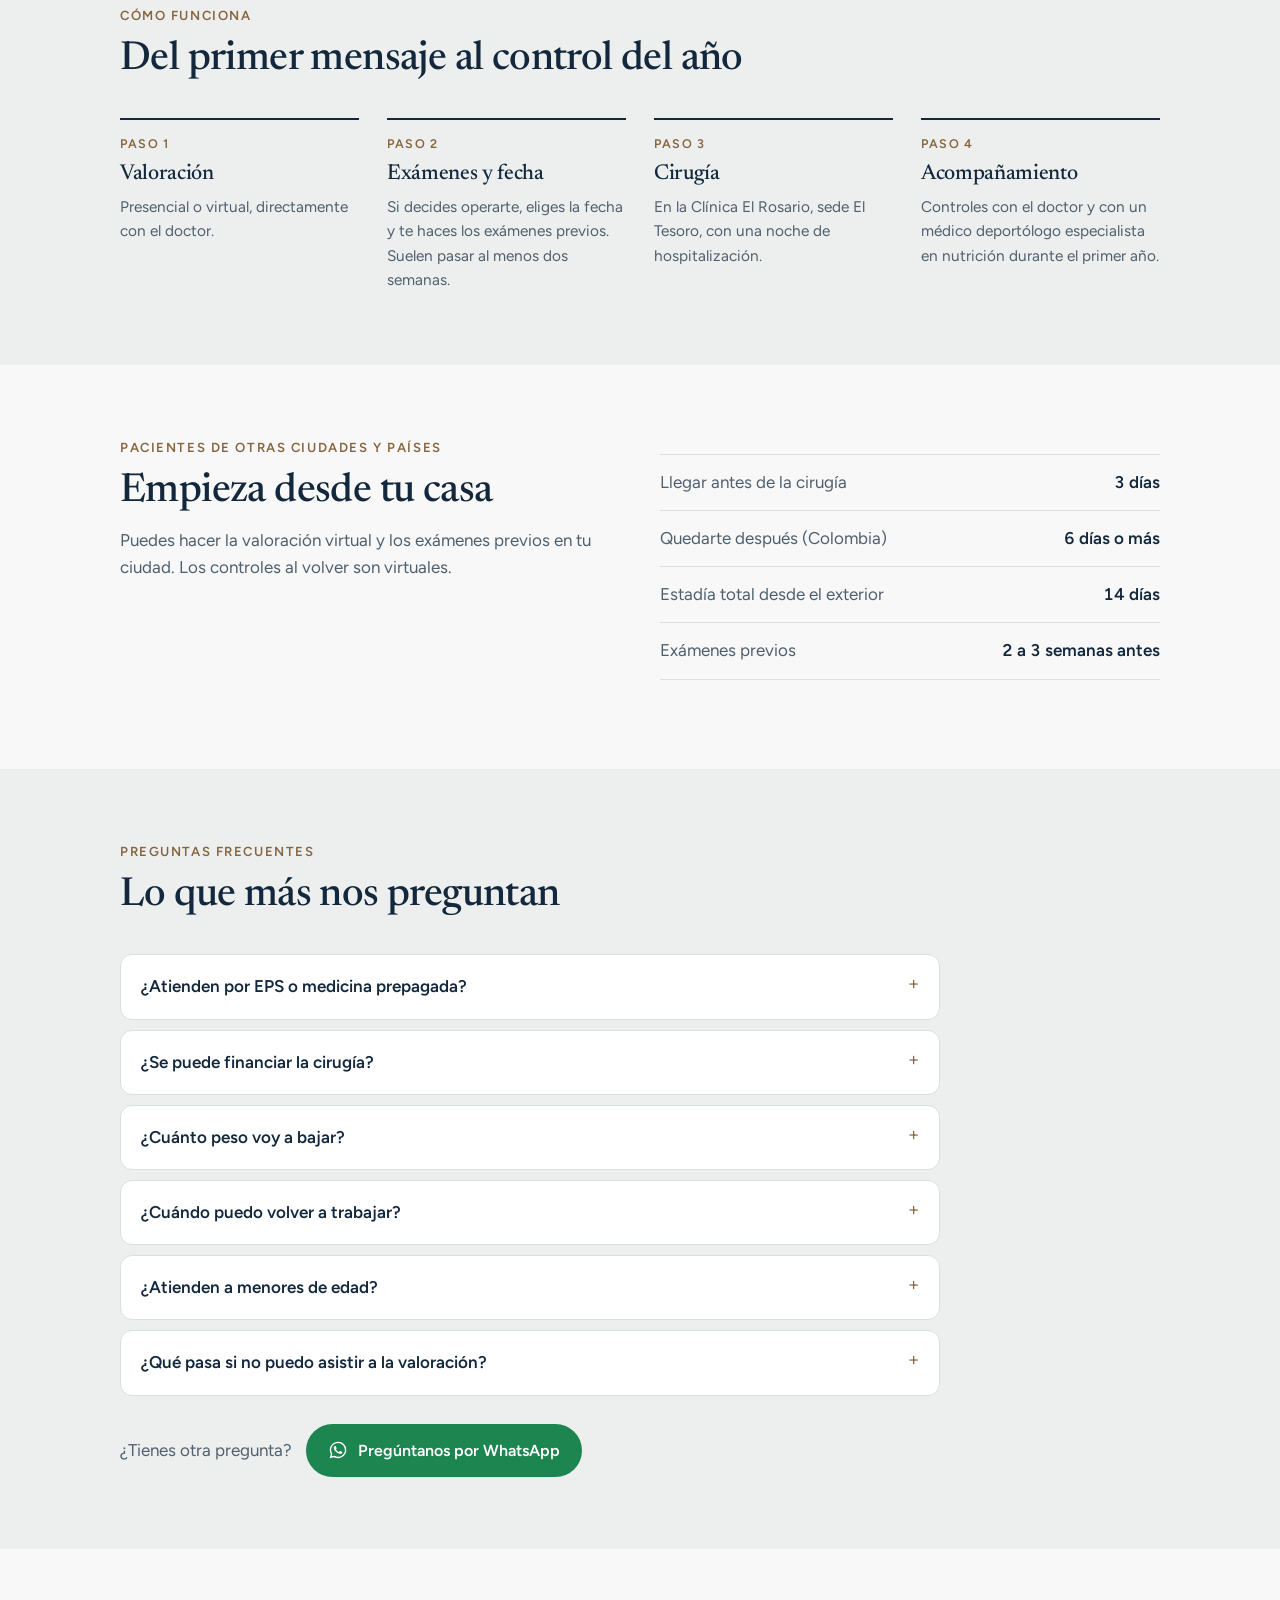
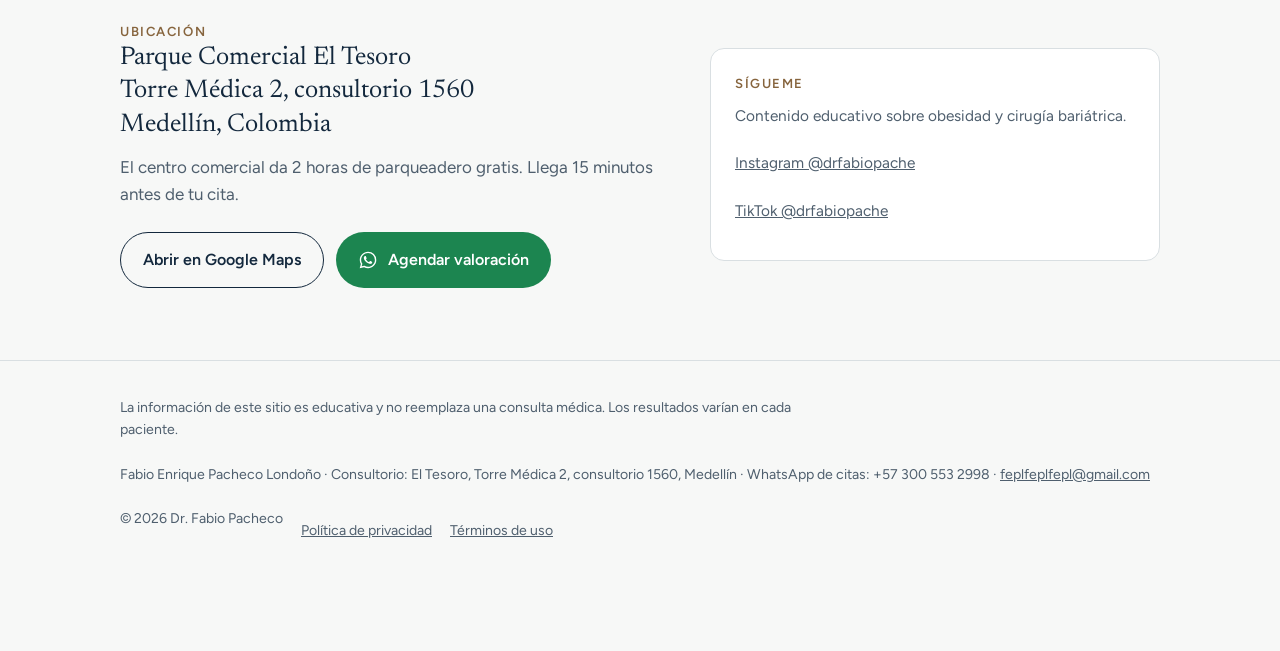
==== commit 63d31f5e: "Textos: resaltar acompañamiento cercano, póliza para toda cirugía e insumos certificados Co-Authored" ====
--- a/index.html
+++ b/index.html
@@ -257,7 +257,7 @@
     <div class="wrap hero-grid">
       <div class="hero-copy">
         <p class="eyebrow">Cirujano bariátrico · Medellín, Colombia</p>
-        <h1>Cirugía para la obesidad <em>segura</em> y con acompañamiento cercano, de la valoración al control del año.</h1>
+        <h1>Cirugía para la obesidad <em>segura</em> y con <em>acompañamiento cercano</em>, de la valoración al control del año.</h1>
         <p class="lead">Soy el Dr. Fabio Pacheco. Te atiendo personalmente en la valoración, en la cirugía y en los controles del primer año, para que decidas con información clara y sin presiones.</p>
         <p class="creds">Cirujano general · Universidad del Sinú, seccional Cartagena<br>Cirugía laparoscópica y bariátrica</p>
         <div class="hero-ctas">
@@ -339,8 +339,8 @@
         <div class="safe-item"><svg viewBox="0 0 24 24" fill="none" stroke="currentColor" stroke-width="1.6" stroke-linecap="round" stroke-linejoin="round" aria-hidden="true"><path d="M4 21V8l8-5 8 5v13"/><path d="M9 21v-6h6v6"/><path d="M12 7v4M10 9h4"/></svg><h3>Clínica El Rosario</h3><p>Operamos en la sede El Tesoro, una clínica con hospitalización y todos los servicios a la mano.</p></div>
         <div class="safe-item"><svg viewBox="0 0 24 24" fill="none" stroke="currentColor" stroke-width="1.6" stroke-linecap="round" stroke-linejoin="round" aria-hidden="true"><circle cx="12" cy="12" r="8"/><path d="M12 8v8M8 12h8"/></svg><h3>Cirugía por laparoscopia</h3><p>Se opera por incisiones pequeñas, con menos dolor y una recuperación más rápida que la cirugía abierta.</p></div>
         <div class="safe-item"><svg viewBox="0 0 24 24" fill="none" stroke="currentColor" stroke-width="1.6" stroke-linecap="round" stroke-linejoin="round" aria-hidden="true"><path d="M9 4h6v3H9z"/><path d="M7 5H5v16h14V5h-2"/><path d="M9 13l2 2 4-4"/></svg><h3>Preparación antes de operar</h3><p>El doctor revisa tus exámenes previos y tienes cita con el anestesiólogo antes de la cirugía.</p></div>
-        <div class="safe-item"><svg viewBox="0 0 24 24" fill="none" stroke="currentColor" stroke-width="1.6" stroke-linecap="round" stroke-linejoin="round" aria-hidden="true"><path d="M12 3l7 3v6c0 4.5-3 7.5-7 9-4-1.5-7-4.5-7-9V6z"/><path d="M9 12l2 2 4-4"/></svg><h3>Póliza de complicaciones</h3><p>La manga gástrica incluye una póliza de SURA que cubre riesgos y complicaciones.</p></div>
-        <div class="safe-item"><svg viewBox="0 0 24 24" fill="none" stroke="currentColor" stroke-width="1.6" stroke-linecap="round" stroke-linejoin="round" aria-hidden="true"><path d="M6 3h12l-1 7H7z"/><path d="M9 10v11M15 10v11"/></svg><h3>Insumos de primera calidad</h3><p>Usamos insumos médicos de alta calidad durante la cirugía.</p></div>
+        <div class="safe-item"><svg viewBox="0 0 24 24" fill="none" stroke="currentColor" stroke-width="1.6" stroke-linecap="round" stroke-linejoin="round" aria-hidden="true"><path d="M12 3l7 3v6c0 4.5-3 7.5-7 9-4-1.5-7-4.5-7-9V6z"/><path d="M9 12l2 2 4-4"/></svg><h3>Póliza de complicaciones</h3><p>Tu cirugía incluye una póliza de SURA que cubre riesgos y complicaciones.</p></div>
+        <div class="safe-item"><svg viewBox="0 0 24 24" fill="none" stroke="currentColor" stroke-width="1.6" stroke-linecap="round" stroke-linejoin="round" aria-hidden="true"><path d="M6 3h12l-1 7H7z"/><path d="M9 10v11M15 10v11"/></svg><h3>Insumos de primera calidad</h3><p>En tu cirugía usamos insumos médicos con la más alta calidad internacional certificada.</p></div>
         <div class="safe-item"><svg viewBox="0 0 24 24" fill="none" stroke="currentColor" stroke-width="1.6" stroke-linecap="round" stroke-linejoin="round" aria-hidden="true"><path d="M21 12a9 9 0 1 1-3-6.7"/><path d="M21 4v5h-5"/></svg><h3>Seguimiento cercano</h3><p>Controles con el doctor a los 5 días, 6 meses y un año, y respuesta por WhatsApp a tus dudas sobre la cirugía.</p></div>
       </div>
     </div>
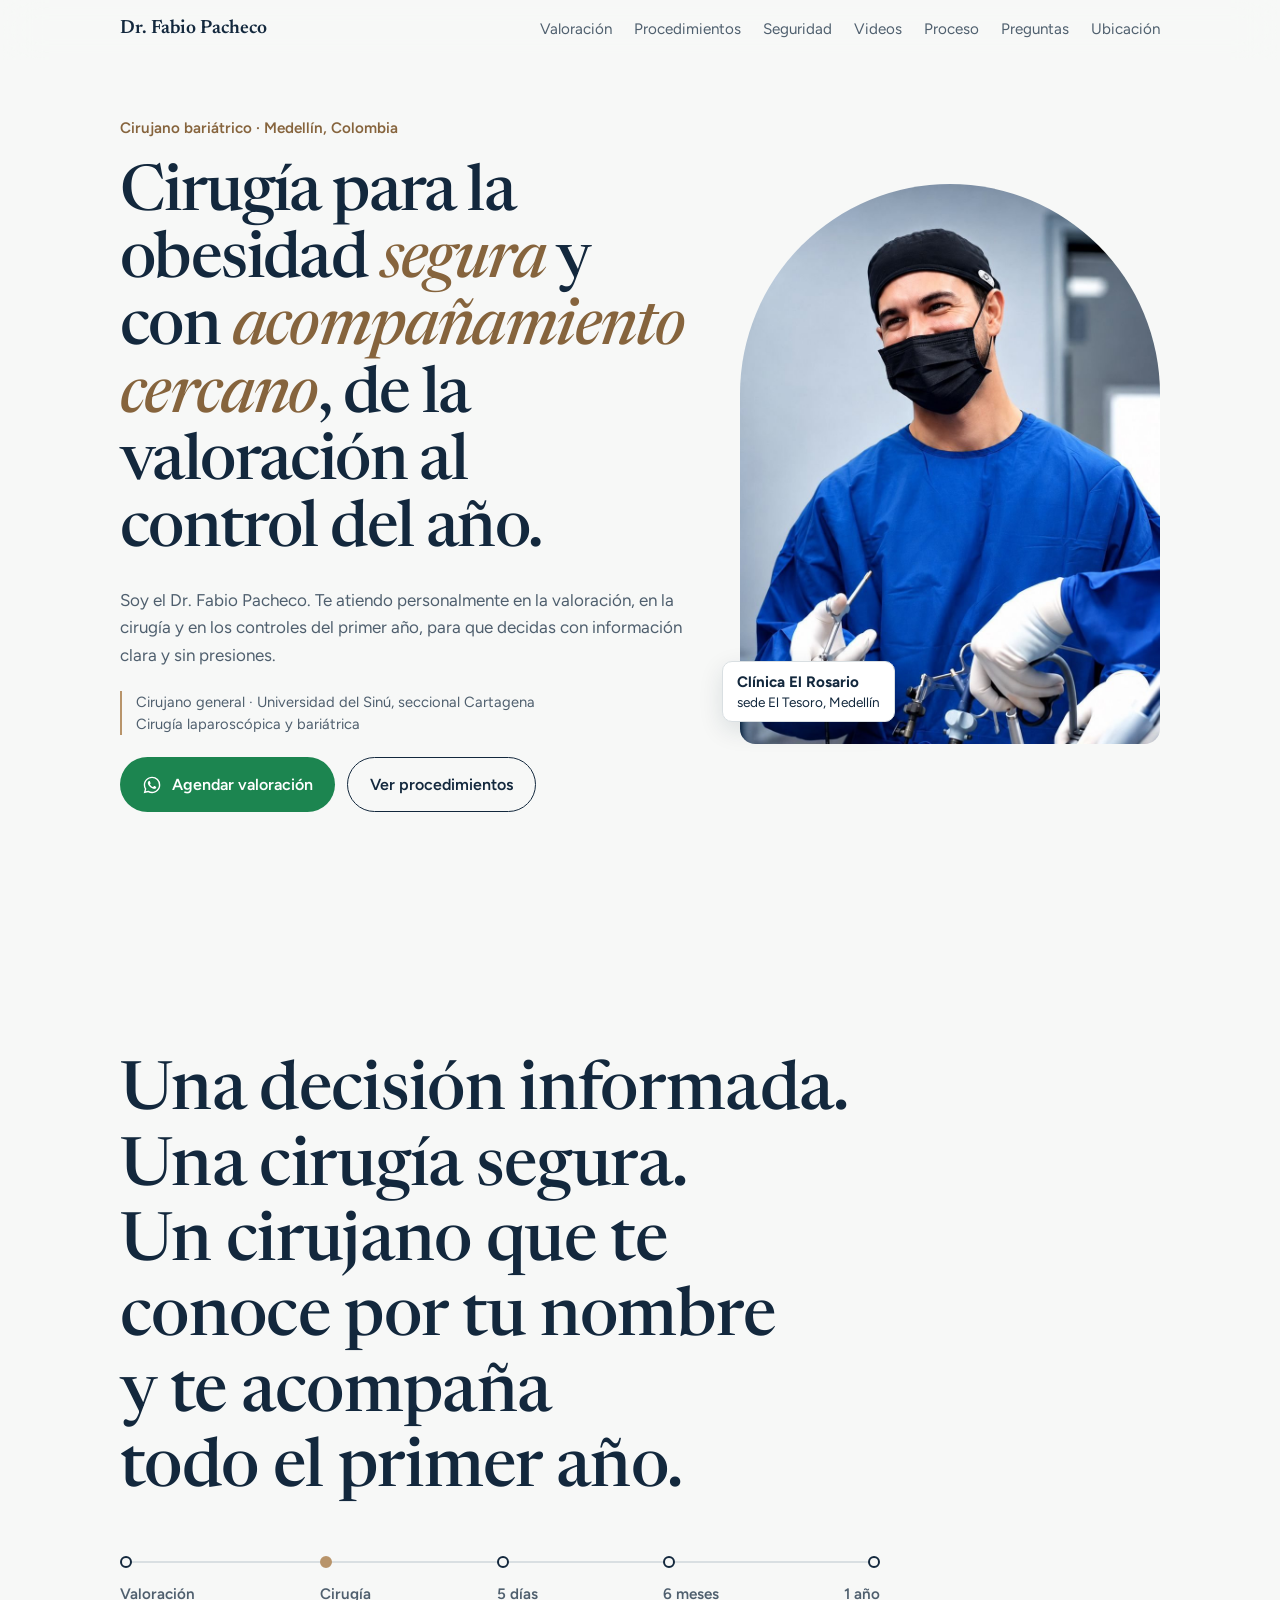
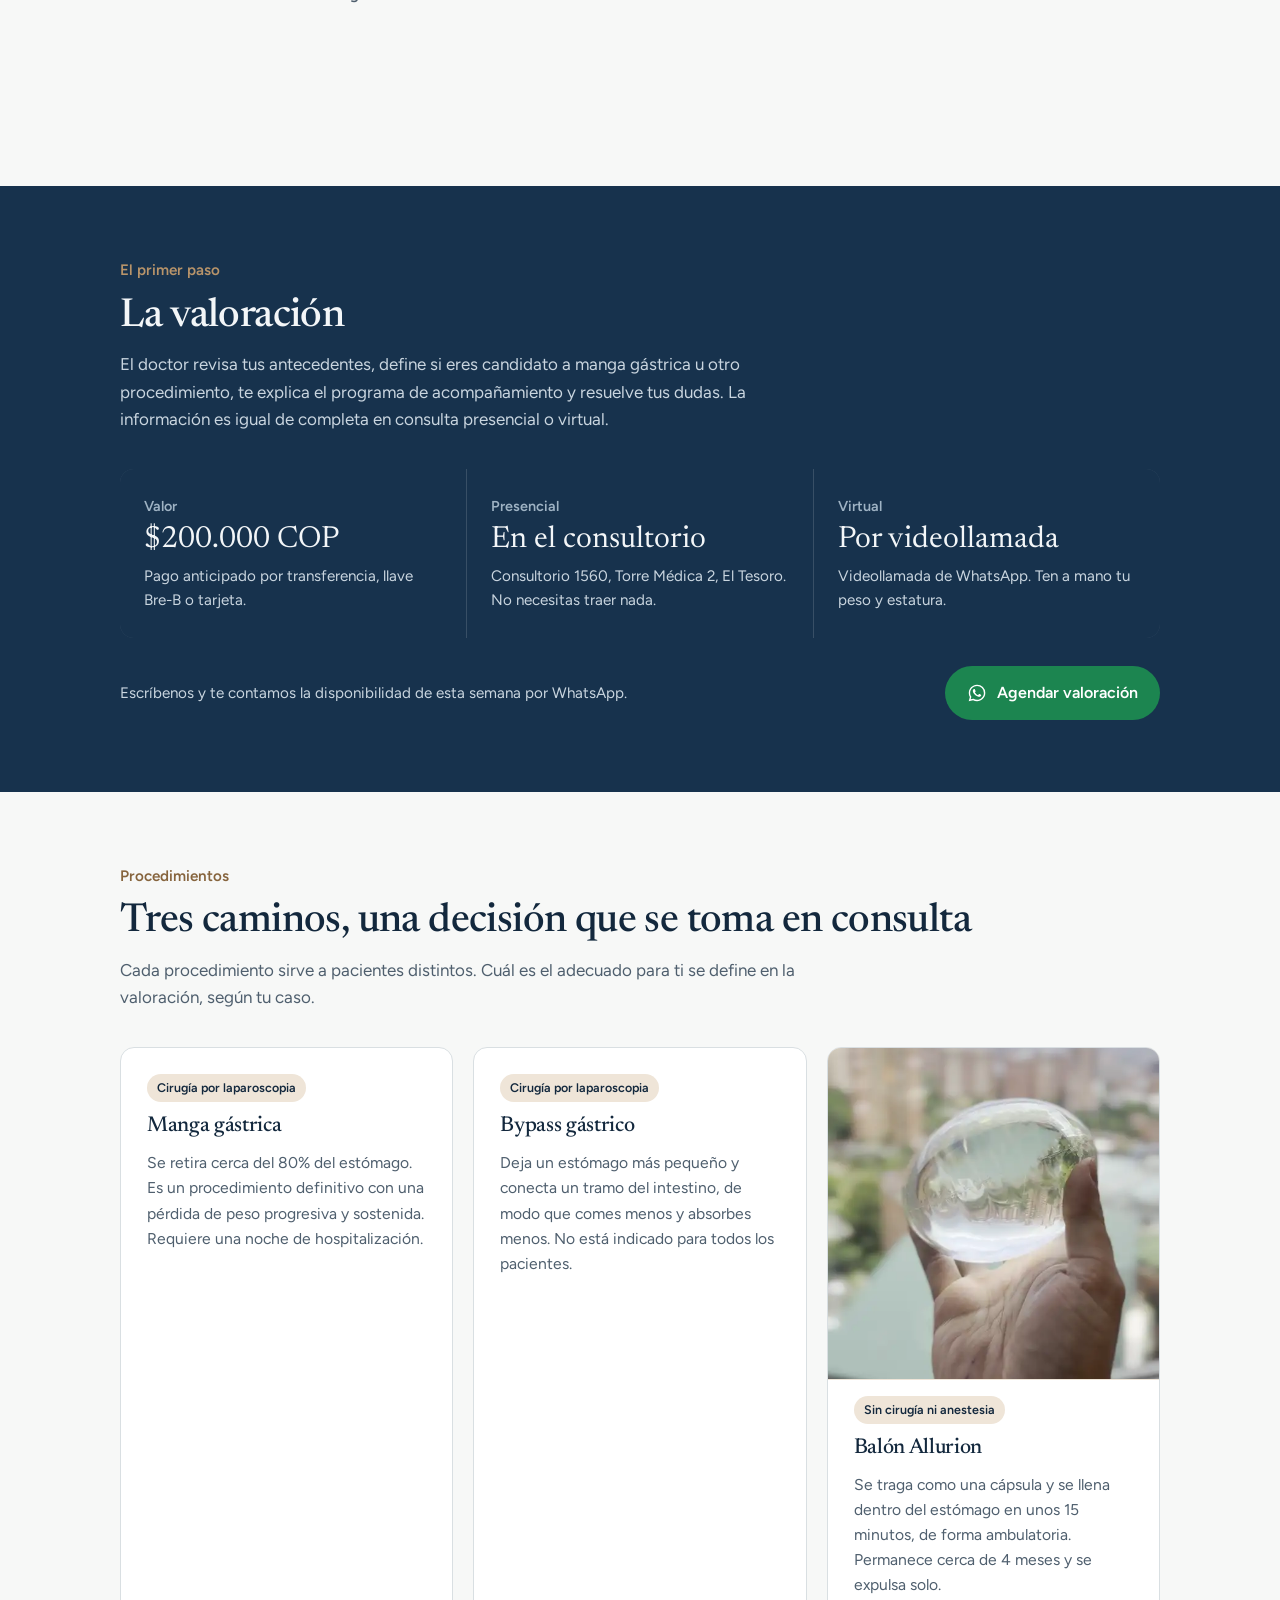
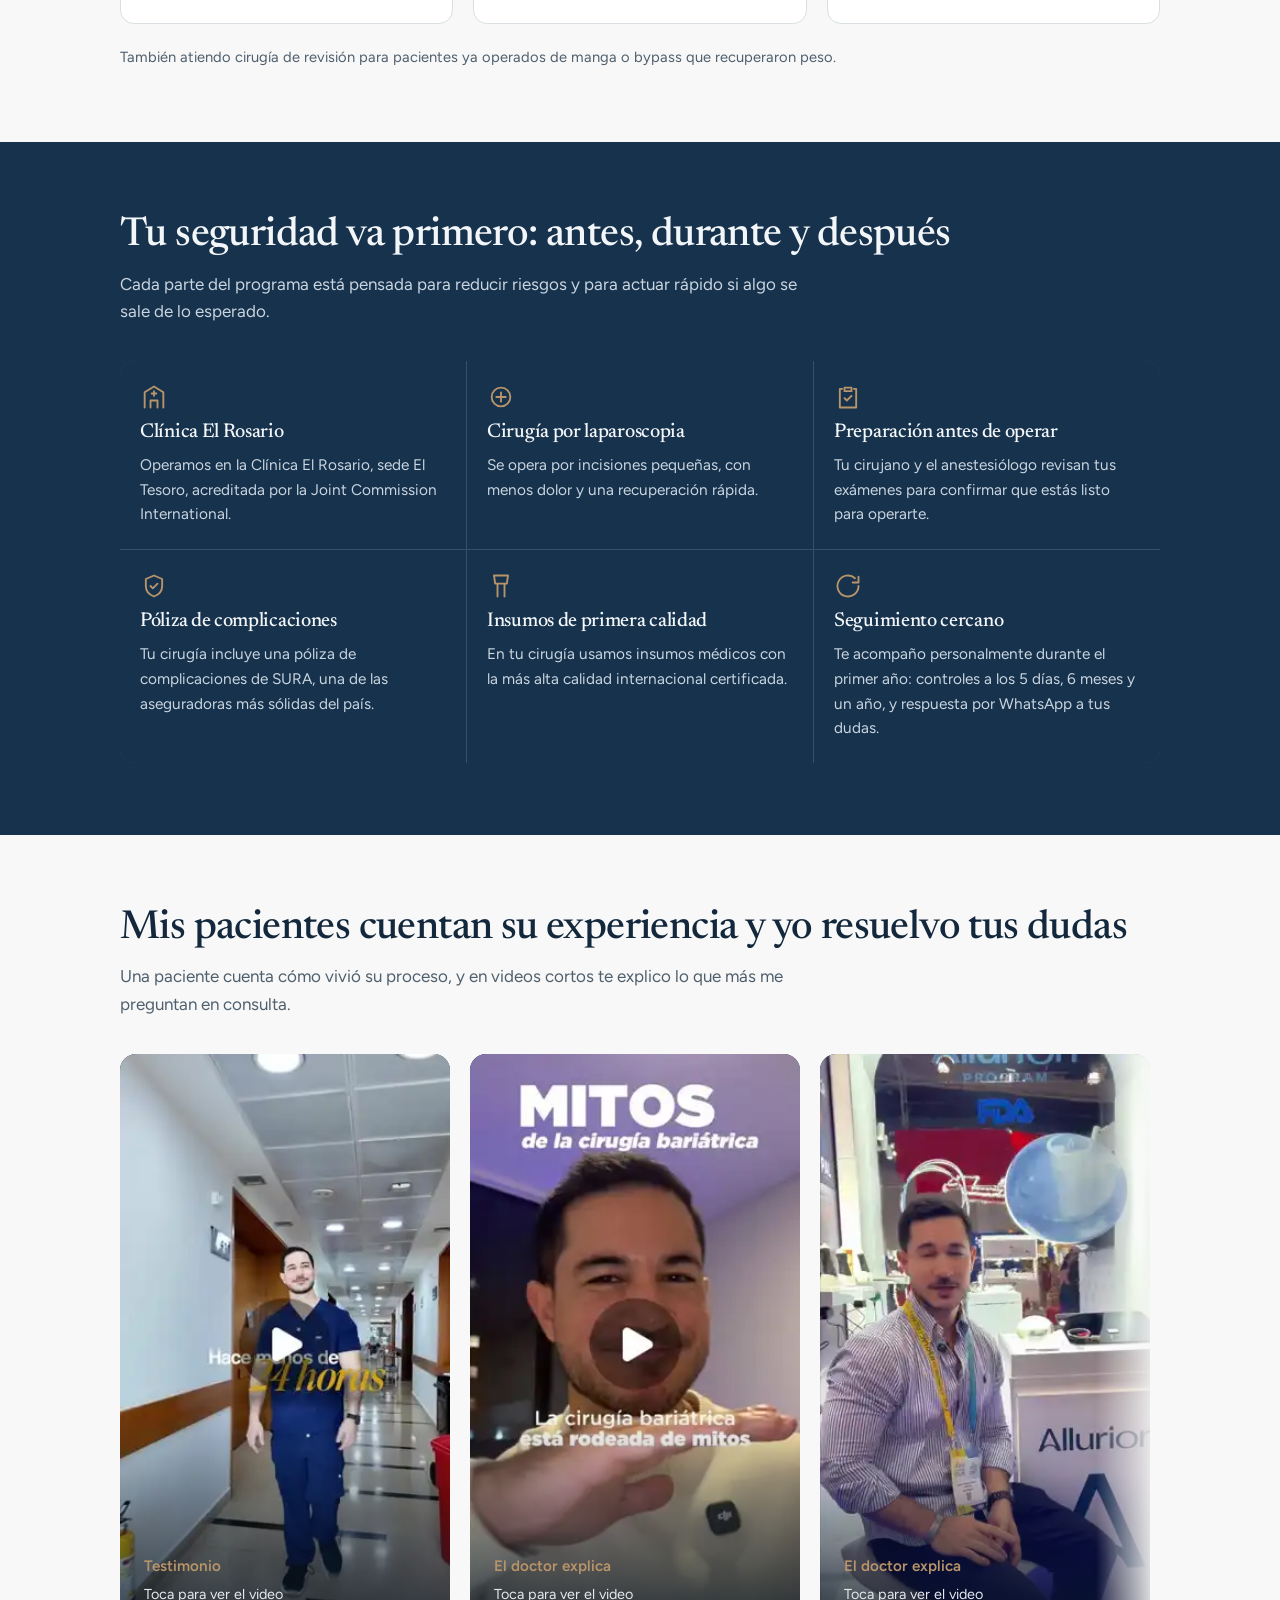
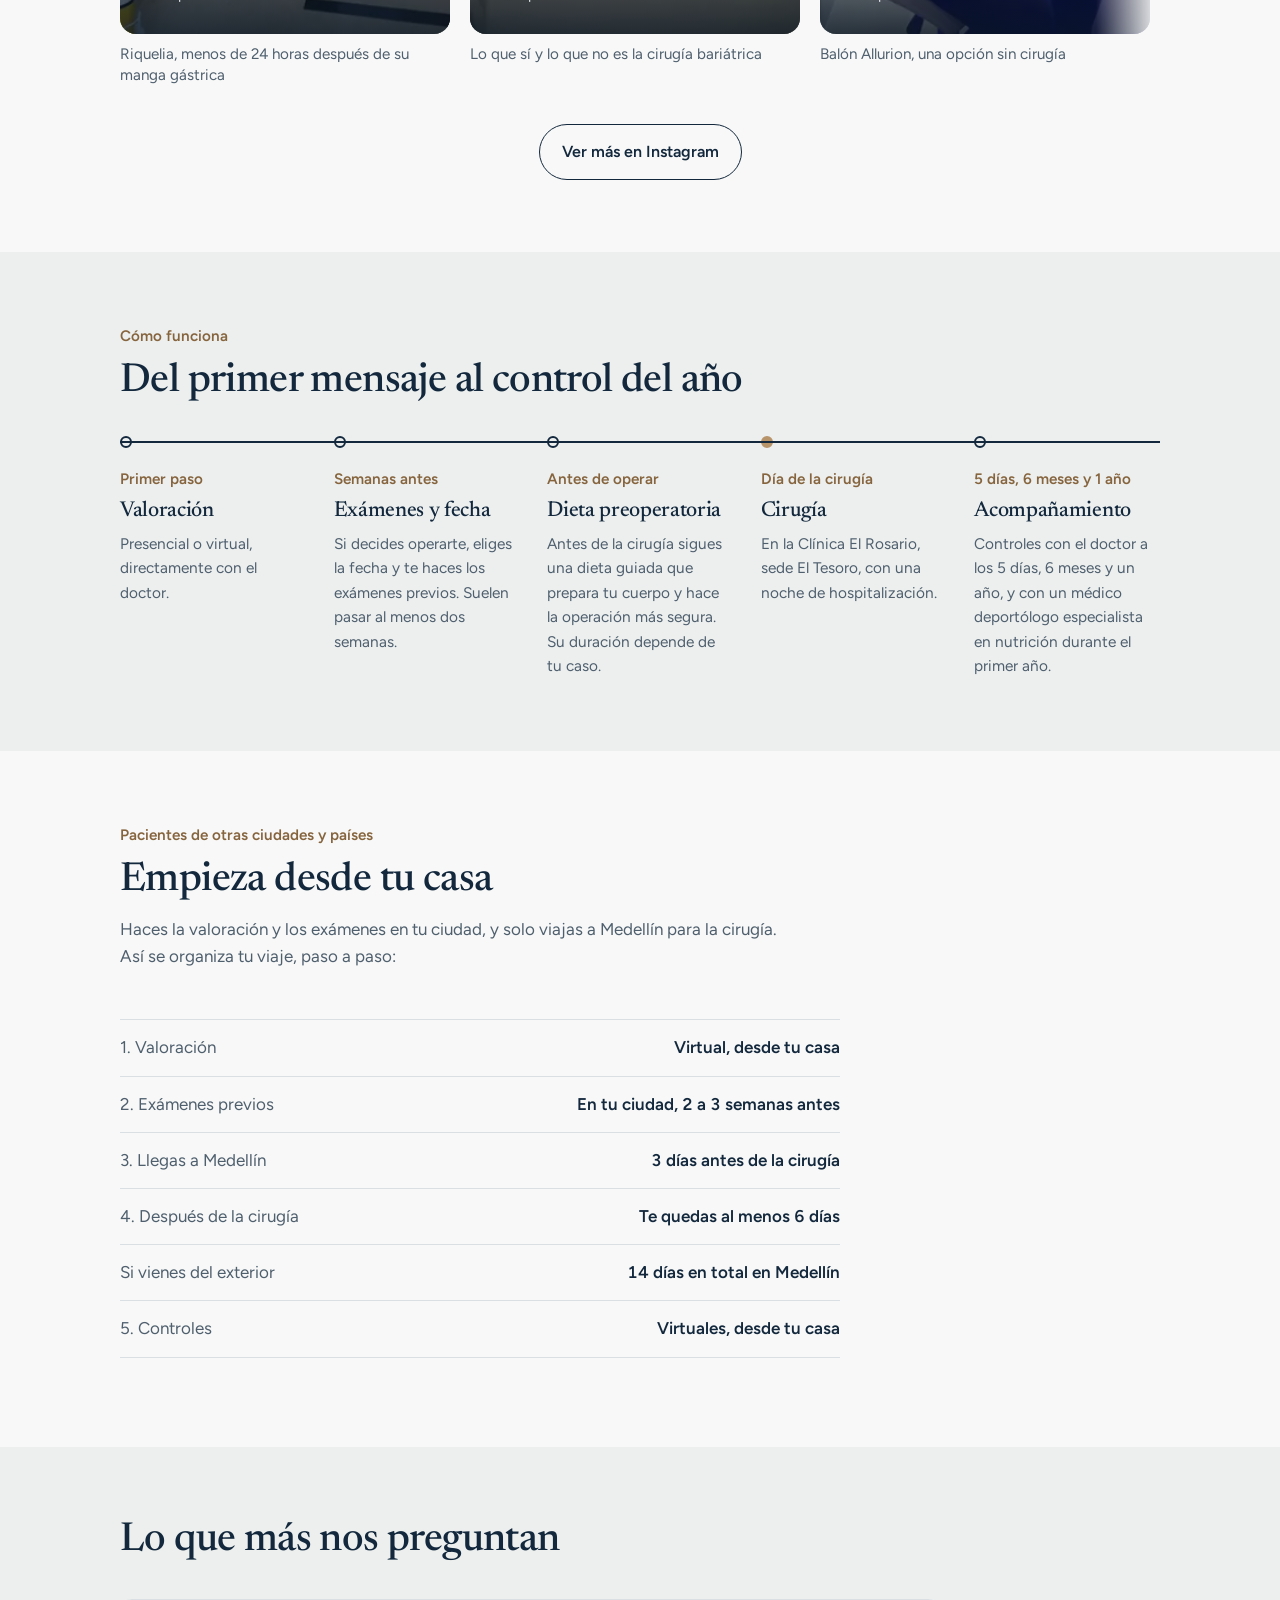
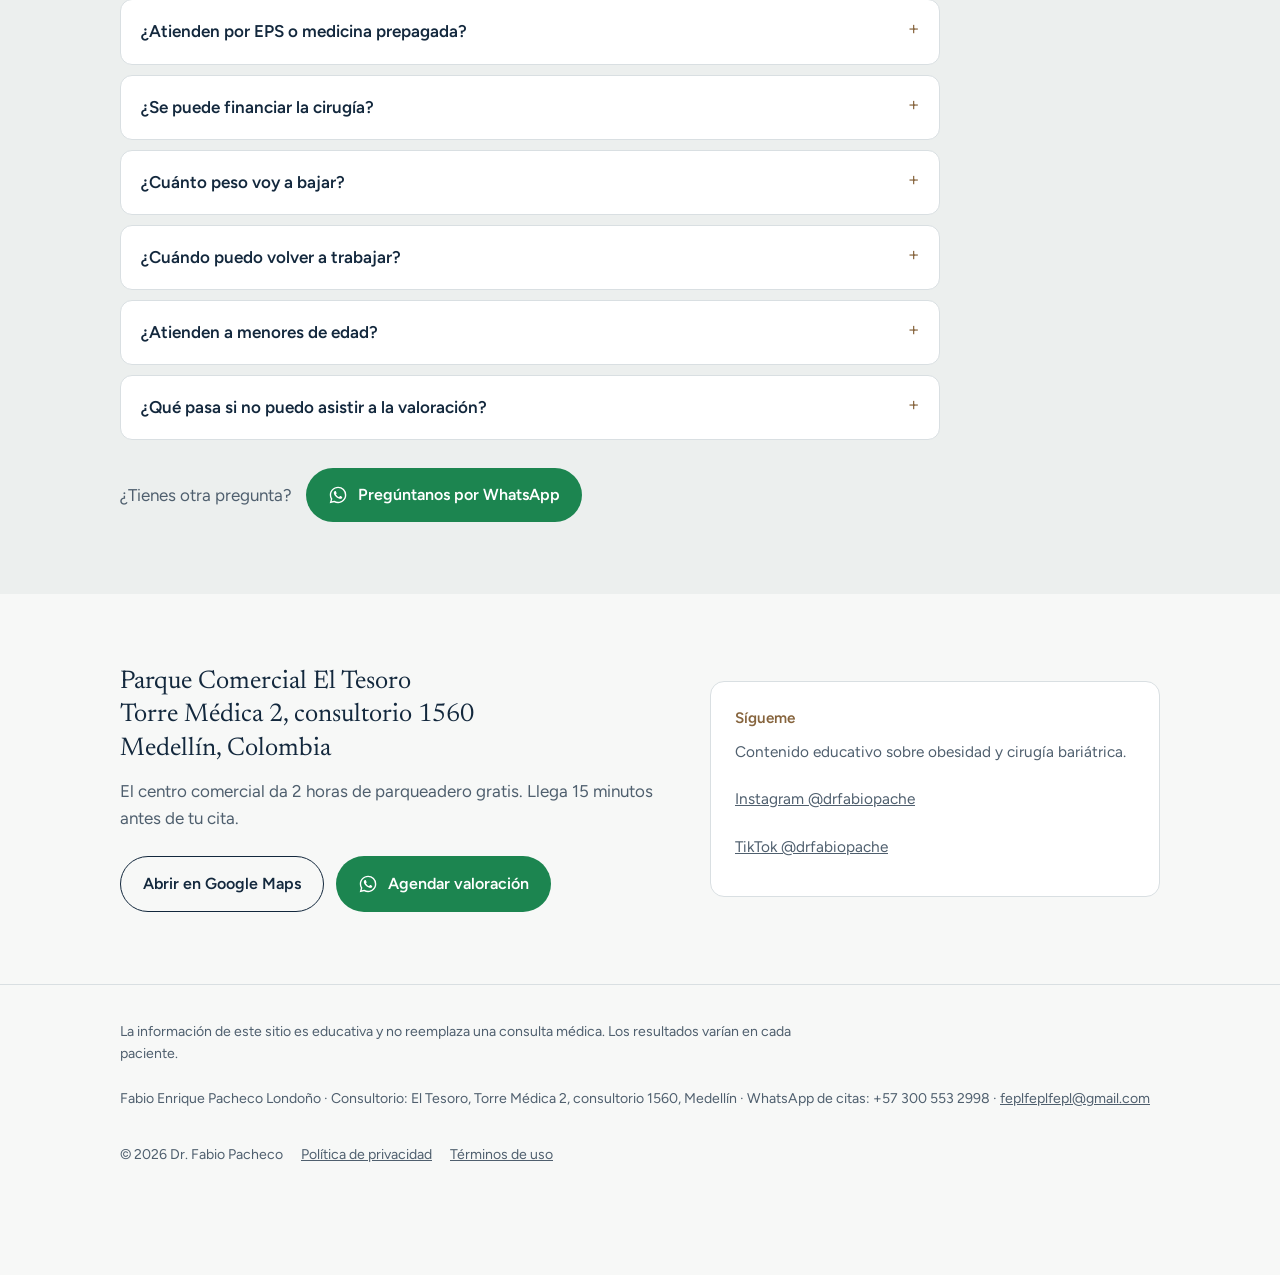
==== commit 2723098c: "Videos con portada, reel del balón Allurion, clip en bucle y línea de tiempo del año - Videos: porta" ====
--- a/index.html
+++ b/index.html
@@ -49,7 +49,7 @@
 h2{font-size:clamp(1.8rem,3.4vw,2.5rem)}
 h3{font-size:1.35rem}
 p{margin:0}
-.eyebrow{font-size:.82rem;font-weight:600;letter-spacing:.12em;text-transform:uppercase;color:var(--sand-ink)}
+.eyebrow{font-size:.95rem;font-weight:600;letter-spacing:0;color:var(--sand-ink)}
 .lead{color:var(--muted);max-width:62ch}
 section{padding-block:72px;scroll-margin-top:64px}
 .band{background:var(--band)}
@@ -109,7 +109,7 @@
 .val .lead{color:#c9d5df}
 .val-grid{display:grid;grid-template-columns:repeat(3,1fr);gap:1px;background:rgba(255,255,255,.14);border-radius:14px;overflow:hidden;margin-top:8px}
 .val-cell{background:var(--navy);padding:26px 24px;display:grid;gap:6px;align-content:start;min-width:0}
-.val-cell .k{font-size:.78rem;letter-spacing:.1em;text-transform:uppercase;color:#9fb3c4}
+.val-cell .k{font-size:.9rem;font-weight:600;color:#9fb3c4}
 .val-cell .v{font-family:var(--display);font-size:1.9rem;line-height:1.1;font-variant-numeric:tabular-nums}
 .val-cell p{color:#c9d5df;font-size:.95rem}
 .val-foot{display:flex;flex-wrap:wrap;gap:16px 28px;align-items:center;justify-content:space-between;margin-top:28px}
@@ -121,19 +121,24 @@
 .proc article{background:var(--surface);border:1px solid var(--line);border-radius:14px;padding:26px;display:grid;gap:12px;align-content:start;min-width:0}
 .proc .tag{justify-self:start;font-size:.78rem;font-weight:600;padding:4px 10px;border-radius:999px;background:var(--sand-soft);color:var(--ink)}
 .proc p{color:var(--muted);font-size:.98rem}
+.proc-media{margin:-26px -26px 4px;aspect-ratio:1/1;overflow:hidden;border-radius:13px 13px 0 0;background:var(--sand-soft)}
+.proc-media video{width:100%;height:100%;object-fit:cover;object-position:50% 62%;display:block}
 .note{margin-top:22px;font-size:.92rem;color:var(--muted)}
 @media (max-width:900px){.proc{grid-template-columns:1fr}}
 
 /* proceso */
-.steps{list-style:none;margin:0;padding:0;display:grid;grid-template-columns:repeat(4,1fr);gap:28px;counter-reset:s}
+.steps{list-style:none;margin:0;padding:0;display:grid;grid-template-columns:repeat(5,1fr);gap:28px;counter-reset:s}
 .steps li{counter-increment:s;display:grid;gap:8px;align-content:start;border-top:2px solid var(--ink);padding-top:16px;min-width:0}
-.steps li::before{content:"Paso " counter(s);font-size:.78rem;font-weight:600;letter-spacing:.1em;text-transform:uppercase;color:var(--sand-ink)}
+.steps li{padding-top:26px}.steps .when{position:relative;font-size:.95rem;font-weight:600;color:var(--sand-ink)}.steps .when::before{content:"";position:absolute;left:0;top:-31px;width:12px;height:12px;border-radius:50%;background:var(--band);border:2px solid var(--ink);box-sizing:border-box}.steps .key .when::before{background:var(--sand);border-color:var(--sand)}
 .steps p{color:var(--muted);font-size:.96rem}
 @media (max-width:900px){.steps{grid-template-columns:1fr 1fr}}
 @media (max-width:520px){.steps{grid-template-columns:1fr}}
+.steps li:last-child{--ext:0px}@media (max-width:900px){.steps li{--ext:0px}}
+
+@media (max-width:820px){.proc p,.safe-item p,.val-cell p,.val-foot p,.steps p,.reel figcaption,.place-card p,.faq details p,.note,.creds{font-size:1rem}}
 
 /* viajeros */
-.travel{display:grid;grid-template-columns:1fr 1fr;gap:40px;align-items:start}
+.travel{display:grid;grid-template-columns:1fr;gap:32px;align-items:start}.travel .facts{max-width:720px}
 .facts{display:grid;gap:0;border-top:1px solid var(--line)}
 .facts div{display:flex;justify-content:space-between;gap:16px;padding-block:14px;border-bottom:1px solid var(--line)}
 .facts dt{color:var(--muted)}
@@ -162,12 +167,12 @@
 .place-actions{display:flex;flex-wrap:wrap;gap:12px;margin-top:24px}
 .place-card{background:var(--surface);border:1px solid var(--line);border-radius:14px;padding:24px;display:grid;gap:10px}
 .place-card p{color:var(--muted);font-size:.96rem}
-.place-card p.eyebrow{color:var(--sand-ink);font-size:.82rem}
+.place-card p.eyebrow{color:var(--sand-ink);font-size:.95rem}
 @media (max-width:820px){.place{grid-template-columns:1fr}}
 
 footer{border-top:1px solid var(--line);padding-block:36px 96px;font-size:.88rem;color:var(--muted)}
 footer .wrap{display:grid;gap:10px}
-footer .legal-links{display:flex;flex-wrap:wrap;gap:0 18px}
+footer .legal-links{display:flex;flex-wrap:wrap;align-items:center;gap:0 18px}@media (max-width:520px){footer .copy{flex-basis:100%}}
 footer a,.place-card a{display:inline-block;padding-block:12px}
 .skip{position:absolute;left:12px;top:-60px;z-index:50;background:var(--navy);color:#fff;padding:12px 16px;border-radius:8px;text-decoration:none;font-weight:600}.skip:focus{top:12px}
 footer .disclaimer{max-width:80ch}
@@ -175,9 +180,9 @@
 /* movimiento al hacer scroll */
 .statement{background:var(--bg);padding-block:clamp(96px,16vw,180px)}
 .statement p{font-family:var(--display);font-weight:500;font-size:clamp(2rem,5.4vw,4.2rem);line-height:1.12;letter-spacing:-.01em;text-wrap:balance;max-width:18ch}
-.statement .accent{color:var(--sand-ink);font-style:italic}
+.statement .accent{color:inherit;font-style:normal}
 .js .statement .rv{transform:translateY(24px);transition-duration:.6s}.js .statement .rv.in{transform:none}
-.statement small{display:block;margin-top:28px;font-family:var(--body);font-size:.78rem;font-weight:600;letter-spacing:.12em;text-transform:uppercase;color:var(--muted)}
+.yr{list-style:none;margin:48px 0 0;padding:0;display:flex;justify-content:space-between;max-width:760px;position:relative;font-size:.95rem;font-weight:600;color:var(--muted)}.yr::before{content:"";position:absolute;left:6px;right:6px;top:5px;height:2px;background:var(--line)}.yr li{position:relative;padding-top:26px}.yr li::before{content:"";position:absolute;left:0;top:0;width:12px;height:12px;border-radius:50%;background:var(--bg);border:2px solid var(--ink);box-sizing:border-box}.yr li:nth-child(2)::before{background:var(--sand);border-color:var(--sand)}.yr li:last-child{text-align:right}.yr li:last-child::before{left:auto;right:0}@media (max-width:520px){.yr{font-size:.85rem}}
 .js .rv{opacity:0;transform:translateY(16px);transition:opacity .5s var(--ease-out),transform .5s var(--ease-out);transition-delay:var(--d,0s)}
 .js .rv.in{opacity:1;transform:none}
 .portrait img{will-change:transform;transform-origin:50% 60%}
@@ -186,7 +191,7 @@
 .js .hero-copy>*:nth-child(2){animation-delay:.06s}.js .hero-copy>*:nth-child(3){animation-delay:.12s}.js .hero-copy>*:nth-child(4){animation-delay:.18s}.js .hero-copy>*:nth-child(5){animation-delay:.24s}
 .js .portrait{animation:rise .6s .1s var(--ease-out) both}
 .steps li{border-top:0;position:relative}
-.steps li::after{content:"";position:absolute;top:0;left:0;right:0;height:2px;background:var(--ink);transform-origin:left;transform:scaleX(1);transition:transform .6s var(--ease-out);transition-delay:calc(var(--d,0s) + .1s)}
+.steps li::after{content:"";position:absolute;top:0;left:0;right:var(--ext,-28px);height:2px;background:var(--ink);transform-origin:left;transform:scaleX(1);transition:transform .6s var(--ease-out);transition-delay:calc(var(--d,0s) + .1s)}
 .js .steps li.rv:not(.in)::after{transform:scaleX(0)}
 @media (prefers-reduced-motion:reduce){
 
@@ -198,7 +203,7 @@
 .safe .eyebrow{color:var(--sand)}
 .safe .lead{color:#c9d5df}
 .safe-grid{display:grid;grid-template-columns:repeat(3,1fr);gap:1px;background:rgba(255,255,255,.14);border-radius:14px;overflow:hidden}
-.safe-item{background:var(--navy);padding:28px 24px;display:grid;gap:10px;align-content:start;min-width:0}
+.safe-item{background:var(--navy);padding:22px 20px;display:grid;gap:10px;align-content:start;min-width:0}
 .safe-item svg{width:28px;height:28px;color:var(--sand)}
 .safe-item h3{font-size:1.25rem}
 .safe-item p{color:#c9d5df;font-size:.96rem}
@@ -210,7 +215,7 @@
 .reel{scroll-snap-align:start}
 .reel{margin:0;display:flex;flex-direction:column;gap:10px}
 .reel iframe{width:100%;min-width:0;height:580px;border:1px solid var(--line,rgba(0,0,0,.1));border-radius:16px;background:var(--surface,#fff);display:block}
-.reel figcaption{font-size:.95rem;color:var(--muted,inherit);line-height:1.4}
+.reel figcaption{font-size:.95rem;color:var(--muted,inherit);line-height:1.4}.reel-play{all:unset;box-sizing:border-box;cursor:pointer;height:580px;border-radius:16px;padding:28px 24px;position:relative;overflow:hidden;display:flex;flex-direction:column;justify-content:flex-end;gap:4px;color:#fff;background:radial-gradient(120% 70% at 100% 0%,rgba(184,148,106,.35),transparent 60%),var(--navy);transition:transform .16s var(--ease-out);touch-action:manipulation;-webkit-tap-highlight-color:transparent}.reel-play:active{transform:scale(.98)}.reel-play:focus-visible{outline:3px solid var(--sand);outline-offset:3px}.rp-img{position:absolute;inset:0;width:100%;height:100%;object-fit:cover}.reel-play::after{content:"";position:absolute;inset:0;background:linear-gradient(to top,rgba(10,22,34,.85),rgba(10,22,34,0) 38%)}.rp-k,.rp-s{position:relative;z-index:1}.rp-k{font-size:.95rem;font-weight:600;color:var(--sand)}.rp-s{font-size:.9rem;color:#e3e9ee}@media (max-width:520px){.reel-play,.reel iframe{height:520px}}
 .reels-more{margin-top:28px;text-align:center}
 .wa-float{transition:transform .16s var(--ease-out);-webkit-tap-highlight-color:transparent;width:auto;height:54px;padding:0 20px 0 16px;border-radius:999px;display:flex;align-items:center;gap:8px;font-weight:600;font-size:1rem;text-decoration:none}
 .wa-float svg{width:26px;height:26px}
@@ -276,7 +281,7 @@
     <div class="statement-inner">
       <div class="wrap">
         <p id="statement-text">Una decisión informada. <span class="accent">Una cirugía segura.</span> Un cirujano que te conoce por tu nombre y te acompaña todo el primer año.</p>
-        <small>Así trabajamos</small>
+        <ol class="yr" aria-label="Tu año de acompañamiento"><li>Valoración</li><li>Cirugía</li><li>5 días</li><li>6 meses</li><li>1 año</li></ol>
       </div>
     </div>
   </section>
@@ -319,6 +324,7 @@
           <p>Deja un estómago más pequeño y conecta un tramo del intestino, de modo que comes menos y absorbes menos. No está indicado para todos los pacientes.</p>
         </article>
         <article>
+          <div class="proc-media"><video src="media/balon.mp4" poster="media/balon.webp" autoplay muted loop playsinline preload="metadata" aria-label="El balón Allurion lleno, en la mano del doctor"></video></div>
           <span class="tag">Sin cirugía ni anestesia</span>
           <h3>Balón Allurion</h3>
           <p>Se traga como una cápsula y se llena dentro del estómago en unos 15 minutos, de forma ambulatoria. Permanece cerca de 4 meses y se expulsa solo.</p>
@@ -331,17 +337,16 @@
   <section class="safe" id="seguridad">
     <div class="wrap">
       <div class="sec-head">
-        <p class="eyebrow">Seguridad</p>
         <h2>Tu seguridad va primero: antes, durante y después</h2>
         <p class="lead">Cada parte del programa está pensada para reducir riesgos y para actuar rápido si algo se sale de lo esperado.</p>
       </div>
       <div class="safe-grid">
-        <div class="safe-item"><svg viewBox="0 0 24 24" fill="none" stroke="currentColor" stroke-width="1.6" stroke-linecap="round" stroke-linejoin="round" aria-hidden="true"><path d="M4 21V8l8-5 8 5v13"/><path d="M9 21v-6h6v6"/><path d="M12 7v4M10 9h4"/></svg><h3>Clínica El Rosario</h3><p>Operamos en la sede El Tesoro, una clínica con hospitalización y todos los servicios a la mano.</p></div>
-        <div class="safe-item"><svg viewBox="0 0 24 24" fill="none" stroke="currentColor" stroke-width="1.6" stroke-linecap="round" stroke-linejoin="round" aria-hidden="true"><circle cx="12" cy="12" r="8"/><path d="M12 8v8M8 12h8"/></svg><h3>Cirugía por laparoscopia</h3><p>Se opera por incisiones pequeñas, con menos dolor y una recuperación más rápida que la cirugía abierta.</p></div>
-        <div class="safe-item"><svg viewBox="0 0 24 24" fill="none" stroke="currentColor" stroke-width="1.6" stroke-linecap="round" stroke-linejoin="round" aria-hidden="true"><path d="M9 4h6v3H9z"/><path d="M7 5H5v16h14V5h-2"/><path d="M9 13l2 2 4-4"/></svg><h3>Preparación antes de operar</h3><p>El doctor revisa tus exámenes previos y tienes cita con el anestesiólogo antes de la cirugía.</p></div>
-        <div class="safe-item"><svg viewBox="0 0 24 24" fill="none" stroke="currentColor" stroke-width="1.6" stroke-linecap="round" stroke-linejoin="round" aria-hidden="true"><path d="M12 3l7 3v6c0 4.5-3 7.5-7 9-4-1.5-7-4.5-7-9V6z"/><path d="M9 12l2 2 4-4"/></svg><h3>Póliza de complicaciones</h3><p>Tu cirugía incluye una póliza de SURA que cubre riesgos y complicaciones.</p></div>
+        <div class="safe-item"><svg viewBox="0 0 24 24" fill="none" stroke="currentColor" stroke-width="1.6" stroke-linecap="round" stroke-linejoin="round" aria-hidden="true"><path d="M4 21V8l8-5 8 5v13"/><path d="M9 21v-6h6v6"/><path d="M12 7v4M10 9h4"/></svg><h3>Clínica El Rosario</h3><p>Operamos en la Clínica El Rosario, sede El Tesoro, acreditada por la Joint Commission International.</p></div>
+        <div class="safe-item"><svg viewBox="0 0 24 24" fill="none" stroke="currentColor" stroke-width="1.6" stroke-linecap="round" stroke-linejoin="round" aria-hidden="true"><circle cx="12" cy="12" r="8"/><path d="M12 8v8M8 12h8"/></svg><h3>Cirugía por laparoscopia</h3><p>Se opera por incisiones pequeñas, con menos dolor y una recuperación rápida.</p></div>
+        <div class="safe-item"><svg viewBox="0 0 24 24" fill="none" stroke="currentColor" stroke-width="1.6" stroke-linecap="round" stroke-linejoin="round" aria-hidden="true"><path d="M9 4h6v3H9z"/><path d="M7 5H5v16h14V5h-2"/><path d="M9 13l2 2 4-4"/></svg><h3>Preparación antes de operar</h3><p>Tu cirujano y el anestesiólogo revisan tus exámenes para confirmar que estás listo para operarte.</p></div>
+        <div class="safe-item"><svg viewBox="0 0 24 24" fill="none" stroke="currentColor" stroke-width="1.6" stroke-linecap="round" stroke-linejoin="round" aria-hidden="true"><path d="M12 3l7 3v6c0 4.5-3 7.5-7 9-4-1.5-7-4.5-7-9V6z"/><path d="M9 12l2 2 4-4"/></svg><h3>Póliza de complicaciones</h3><p>Tu cirugía incluye una póliza de complicaciones de SURA, una de las aseguradoras más sólidas del país.</p></div>
         <div class="safe-item"><svg viewBox="0 0 24 24" fill="none" stroke="currentColor" stroke-width="1.6" stroke-linecap="round" stroke-linejoin="round" aria-hidden="true"><path d="M6 3h12l-1 7H7z"/><path d="M9 10v11M15 10v11"/></svg><h3>Insumos de primera calidad</h3><p>En tu cirugía usamos insumos médicos con la más alta calidad internacional certificada.</p></div>
-        <div class="safe-item"><svg viewBox="0 0 24 24" fill="none" stroke="currentColor" stroke-width="1.6" stroke-linecap="round" stroke-linejoin="round" aria-hidden="true"><path d="M21 12a9 9 0 1 1-3-6.7"/><path d="M21 4v5h-5"/></svg><h3>Seguimiento cercano</h3><p>Controles con el doctor a los 5 días, 6 meses y un año, y respuesta por WhatsApp a tus dudas sobre la cirugía.</p></div>
+        <div class="safe-item"><svg viewBox="0 0 24 24" fill="none" stroke="currentColor" stroke-width="1.6" stroke-linecap="round" stroke-linejoin="round" aria-hidden="true"><path d="M21 12a9 9 0 1 1-3-6.7"/><path d="M21 4v5h-5"/></svg><h3>Seguimiento cercano</h3><p>Te acompaño personalmente durante el primer año: controles a los 5 días, 6 meses y un año, y respuesta por WhatsApp a tus dudas.</p></div>
       </div>
     </div>
   </section>
@@ -349,15 +354,14 @@
   <section id="videos">
     <div class="wrap">
       <div class="sec-head">
-        <p class="eyebrow">Videos</p>
-        <h2>Escúchalo de nuestros pacientes y del doctor</h2>
-        <p class="lead">Una paciente contando su experiencia en la clínica y videos cortos para resolver las dudas más comunes.</p>
+        <h2>Mis pacientes cuentan su experiencia y yo resuelvo tus dudas</h2>
+        <p class="lead">Una paciente cuenta cómo vivió su proceso, y en videos cortos te explico lo que más me preguntan en consulta.</p>
       </div>
       <div class="reels">
-        <figure class="reel"><iframe src="https://www.instagram.com/reel/DdJy0R-RtQz/embed/" title="Riquelia, menos de 24 horas después de su manga gástrica" loading="lazy" scrolling="no" allowtransparency="true"></iframe><figcaption>Riquelia, menos de 24 horas después de su manga gástrica</figcaption></figure>
-        <figure class="reel"><iframe src="https://www.instagram.com/reel/DYPxClBxmNX/embed/" title="Lo que sí y lo que no es la cirugía bariátrica" loading="lazy" scrolling="no" allowtransparency="true"></iframe><figcaption>Lo que sí y lo que no es la cirugía bariátrica</figcaption></figure>
-        <figure class="reel"><iframe src="https://www.instagram.com/reel/DZaaYNkOBpL/embed/" title="¿Cuánto estómago se retira en la manga gástrica?" loading="lazy" scrolling="no" allowtransparency="true"></iframe><figcaption>¿Cuánto estómago se retira en la manga gástrica?</figcaption></figure>
-        <figure class="reel"><iframe src="https://www.instagram.com/reel/DYGCgLQMh1S/embed/" title="Señales de la obesidad que solemos normalizar" loading="lazy" scrolling="no" allowtransparency="true"></iframe><figcaption>Señales de la obesidad que solemos normalizar</figcaption></figure>
+        <figure class="reel"><button class="reel-play" type="button" data-src="https://www.instagram.com/reel/DdJy0R-RtQz/embed/" aria-label="Ver video: Riquelia, menos de 24 horas después de su manga gástrica"><img class="rp-img" src="reels/DdJy0R-RtQz.webp" alt="" width="300" height="533" loading="lazy"><span class="rp-k">Testimonio</span><span class="rp-s">Toca para ver el video</span></button><figcaption>Riquelia, menos de 24 horas después de su manga gástrica</figcaption></figure>
+        <figure class="reel"><button class="reel-play" type="button" data-src="https://www.instagram.com/reel/DYPxClBxmNX/embed/" aria-label="Ver video: Lo que sí y lo que no es la cirugía bariátrica"><img class="rp-img" src="reels/DYPxClBxmNX.webp" alt="" width="300" height="533" loading="lazy"><span class="rp-k">El doctor explica</span><span class="rp-s">Toca para ver el video</span></button><figcaption>Lo que sí y lo que no es la cirugía bariátrica</figcaption></figure>
+        <figure class="reel"><button class="reel-play" type="button" data-src="https://www.instagram.com/reel/DZZEenisf6p/embed/" aria-label="Ver video: Balón Allurion, una opción sin cirugía"><img class="rp-img" src="reels/DZZEenisf6p.webp" alt="" width="300" height="533" loading="lazy"><span class="rp-k">El doctor explica</span><span class="rp-s">Toca para ver el video</span></button><figcaption>Balón Allurion, una opción sin cirugía</figcaption></figure>
+        <figure class="reel"><button class="reel-play" type="button" data-src="https://www.instagram.com/reel/DYGCgLQMh1S/embed/" aria-label="Ver video: Señales de la obesidad que solemos normalizar"><img class="rp-img" src="reels/DYGCgLQMh1S.webp" alt="" width="300" height="533" loading="lazy"><span class="rp-k">El doctor explica</span><span class="rp-s">Toca para ver el video</span></button><figcaption>Señales de la obesidad que solemos normalizar</figcaption></figure>
       </div>
       <p class="reels-more"><a class="btn btn-line" href="https://www.instagram.com/drfabiopache/" target="_blank" rel="noopener">Ver más en Instagram</a></p>
     </div>
@@ -370,10 +374,11 @@
         <h2>Del primer mensaje al control del año</h2>
       </div>
       <ol class="steps">
-        <li><h3>Valoración</h3><p>Presencial o virtual, directamente con el doctor.</p></li>
-        <li><h3>Exámenes y fecha</h3><p>Si decides operarte, eliges la fecha y te haces los exámenes previos. Suelen pasar al menos dos semanas.</p></li>
-        <li><h3>Cirugía</h3><p>En la Clínica El Rosario, sede El Tesoro, con una noche de hospitalización.</p></li>
-        <li><h3>Acompañamiento</h3><p>Controles con el doctor y con un médico deportólogo especialista en nutrición durante el primer año.</p></li>
+        <li><span class="when">Primer paso</span><h3>Valoración</h3><p>Presencial o virtual, directamente con el doctor.</p></li>
+        <li><span class="when">Semanas antes</span><h3>Exámenes y fecha</h3><p>Si decides operarte, eliges la fecha y te haces los exámenes previos. Suelen pasar al menos dos semanas.</p></li>
+        <li><span class="when">Antes de operar</span><h3>Dieta preoperatoria</h3><p>Antes de la cirugía sigues una dieta guiada que prepara tu cuerpo y hace la operación más segura. Su duración depende de tu caso.</p></li>
+        <li class="key"><span class="when">Día de la cirugía</span><h3>Cirugía</h3><p>En la Clínica El Rosario, sede El Tesoro, con una noche de hospitalización.</p></li>
+        <li><span class="when">5 días, 6 meses y 1 año</span><h3>Acompañamiento</h3><p>Controles con el doctor a los 5 días, 6 meses y un año, y con un médico deportólogo especialista en nutrición durante el primer año.</p></li>
       </ol>
     </div>
   </section>
@@ -383,14 +388,16 @@
       <div class="sec-head" style="margin-bottom:0">
         <p class="eyebrow">Pacientes de otras ciudades y países</p>
         <h2>Empieza desde tu casa</h2>
-        <p class="lead">Puedes hacer la valoración virtual y los exámenes previos en tu ciudad. Los controles al volver son virtuales.</p>
+        <p class="lead">Haces la valoración y los exámenes en tu ciudad, y solo viajas a Medellín para la cirugía. Así se organiza tu viaje, paso a paso:</p>
       </div>
       <div>
         <dl class="facts">
-          <div><dt>Llegar antes de la cirugía</dt><dd>3 días</dd></div>
-          <div><dt>Quedarte después (Colombia)</dt><dd>6 días o más</dd></div>
-          <div><dt>Estadía total desde el exterior</dt><dd>14 días</dd></div>
-          <div><dt>Exámenes previos</dt><dd>2 a 3 semanas antes</dd></div>
+          <div><dt>1. Valoración</dt><dd>Virtual, desde tu casa</dd></div>
+          <div><dt>2. Exámenes previos</dt><dd>En tu ciudad, 2 a 3 semanas antes</dd></div>
+          <div><dt>3. Llegas a Medellín</dt><dd>3 días antes de la cirugía</dd></div>
+          <div><dt>4. Después de la cirugía</dt><dd>Te quedas al menos 6 días</dd></div>
+          <div><dt>Si vienes del exterior</dt><dd>14 días en total en Medellín</dd></div>
+          <div><dt>5. Controles</dt><dd>Virtuales, desde tu casa</dd></div>
         </dl>
       </div>
     </div>
@@ -398,7 +405,7 @@
 
   <section class="band" id="preguntas">
     <div class="wrap">
-      <div class="sec-head"><p class="eyebrow">Preguntas frecuentes</p><h2>Lo que más nos preguntan</h2></div>
+      <div class="sec-head"><h2>Lo que más nos preguntan</h2></div>
       <div class="faq">
         <details><summary>¿Atienden por EPS o medicina prepagada?</summary><p>No. La atención es particular.</p></details>
         <details><summary>¿Se puede financiar la cirugía?</summary><p>Sí, con un crédito de una entidad financiera con la que tenemos convenio. Te damos los detalles por WhatsApp o en la valoración.</p></details>
@@ -414,7 +421,6 @@
   <section id="ubicacion">
     <div class="wrap place">
       <div>
-        <p class="eyebrow">Ubicación</p>
         <address>Parque Comercial El Tesoro<br>Torre Médica 2, consultorio 1560<br>Medellín, Colombia</address>
         <p class="lead">El centro comercial da 2 horas de parqueadero gratis. Llega 15 minutos antes de tu cita.</p>
         <div class="place-actions">
@@ -435,10 +441,16 @@
   <div class="wrap">
     <p class="disclaimer">La información de este sitio es educativa y no reemplaza una consulta médica. Los resultados varían en cada paciente.</p>
     <p>Fabio Enrique Pacheco Londoño · Consultorio: El Tesoro, Torre Médica 2, consultorio 1560, Medellín · WhatsApp de citas: +57 300 553 2998 · <a href="mailto:feplfeplfepl@gmail.com">feplfeplfepl@gmail.com</a></p>
-    <p class="legal-links">© 2026 Dr. Fabio Pacheco <a href="/privacidad/">Política de privacidad</a><a href="/terminos/">Términos de uso</a></p>
+    <p class="legal-links"><span class="copy">© 2026 Dr. Fabio Pacheco</span><a href="/privacidad/">Política de privacidad</a><a href="/terminos/">Términos de uso</a></p>
   </div>
 </footer>
 
+<script>
+(function(){
+  var v=document.querySelector(".proc-media video");
+  if(v&&window.matchMedia&&matchMedia("(prefers-reduced-motion: reduce)").matches){v.removeAttribute("autoplay");v.pause()}
+})();
+</script>
 <script>
 (function(){
   var root=document.documentElement;
@@ -494,8 +506,7 @@
     addEventListener("scroll",function(){if(!tk){tk=true;requestAnimationFrame(function(){tk=false;spy()})}},{passive:true});
     addEventListener("resize",spy);spy();
   }
-  var fr=document.querySelectorAll(".reel iframe");
-  if(fr.length){root.classList.add("ifr-js");fr.forEach(function(f){var done=function(){f.classList.add("loaded")};f.addEventListener("load",done);setTimeout(done,6000)})}
+  document.querySelectorAll(".reel-play").forEach(function(b){b.addEventListener("click",function(){var f=document.createElement("iframe");f.src=b.dataset.src;f.title=b.getAttribute("aria-label");f.setAttribute("scrolling","no");f.setAttribute("allowtransparency","true");root.classList.add("ifr-js");var done=function(){f.classList.add("loaded")};f.addEventListener("load",done);setTimeout(done,6000);b.replaceWith(f)})});
   var rl=document.querySelector(".reels");
   if(rl){var upd=function(){rl.classList.toggle("has-more",rl.scrollLeft+rl.clientWidth<rl.scrollWidth-8)};rl.addEventListener("scroll",upd,{passive:true});window.addEventListener("resize",upd);upd();}
 });
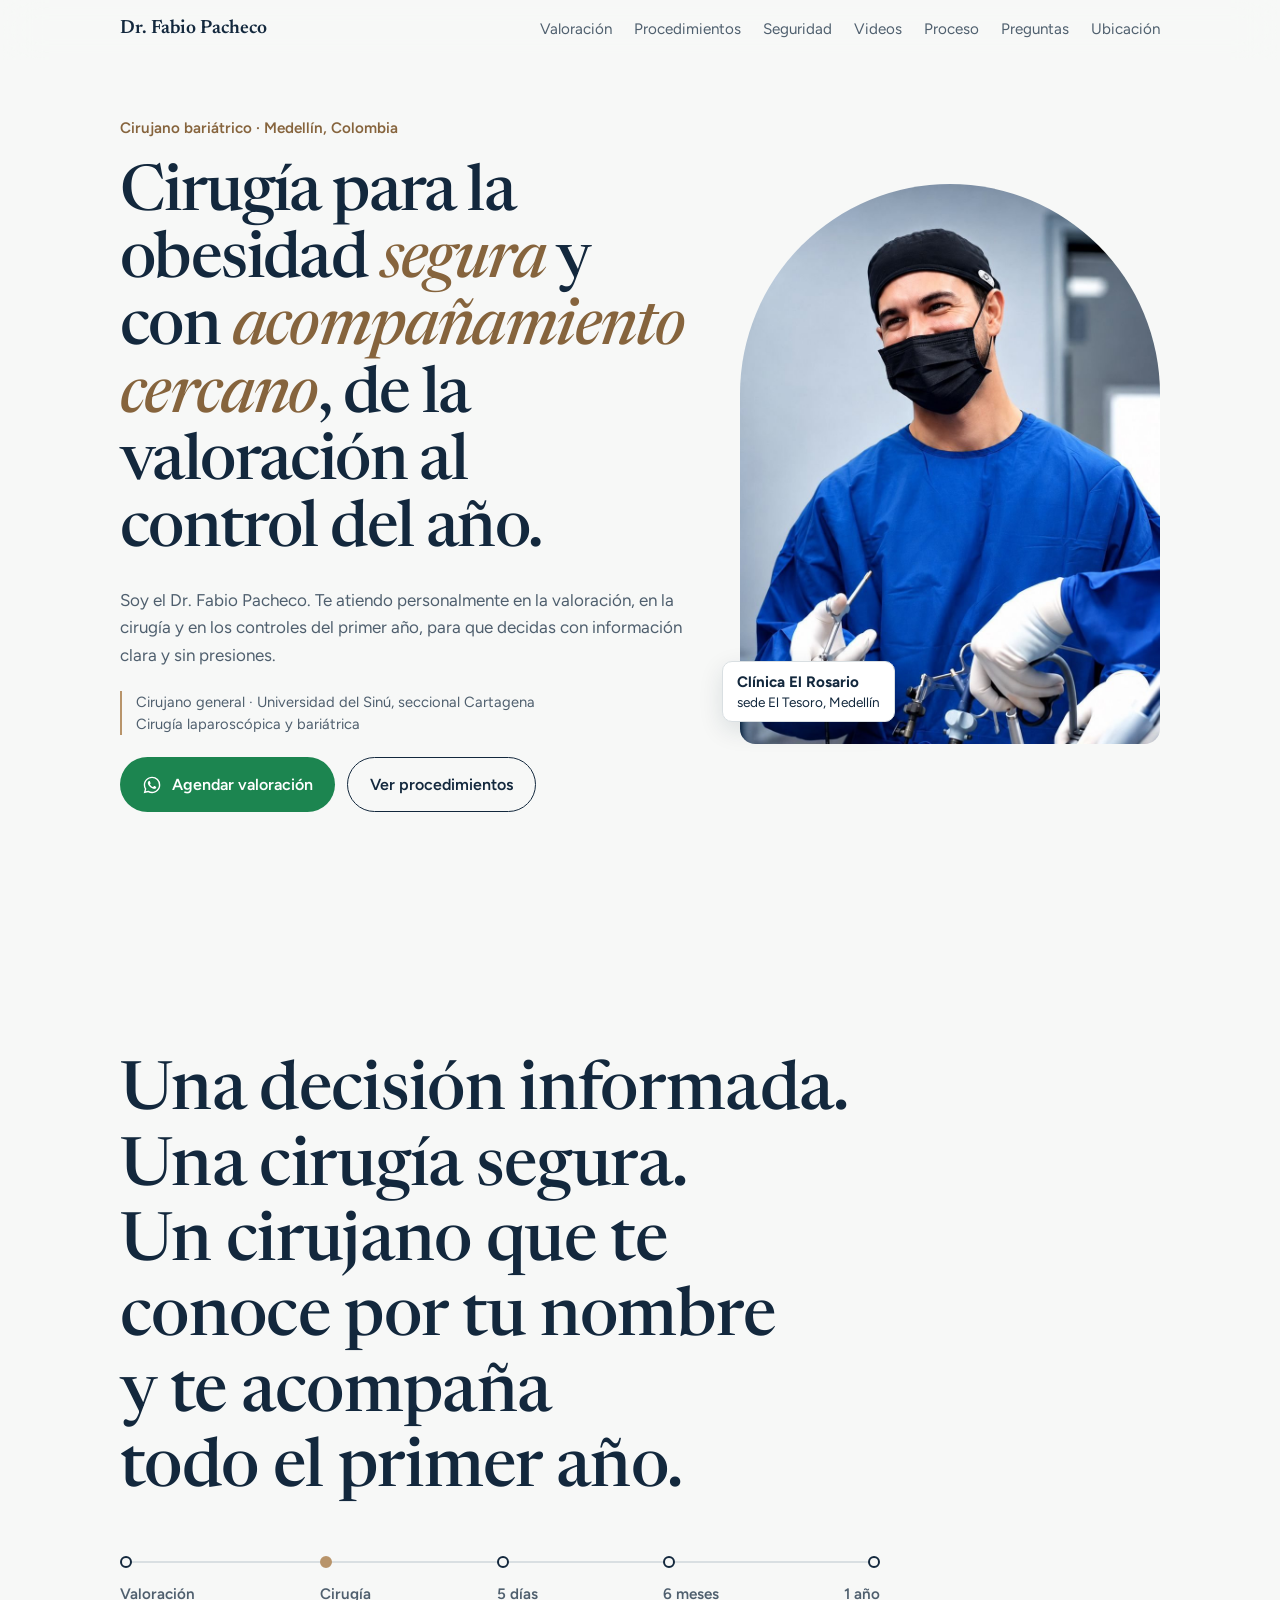
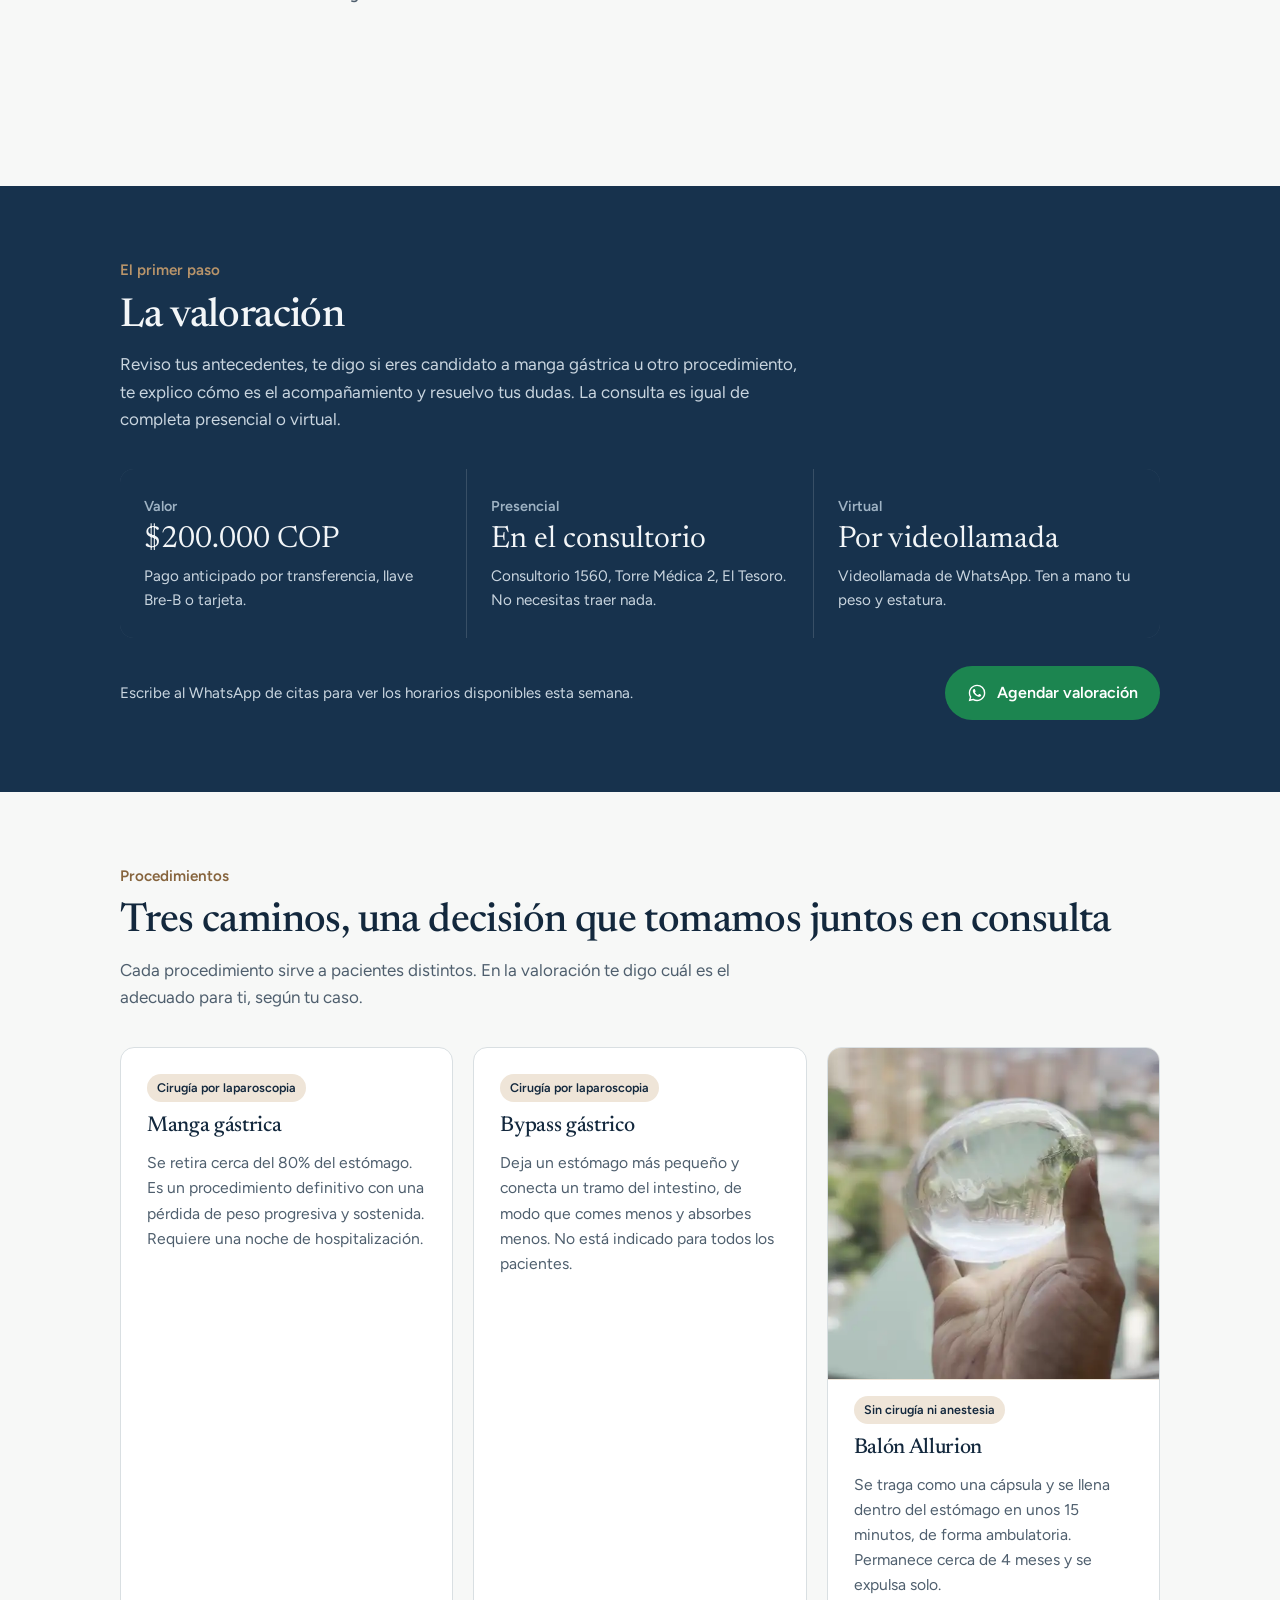
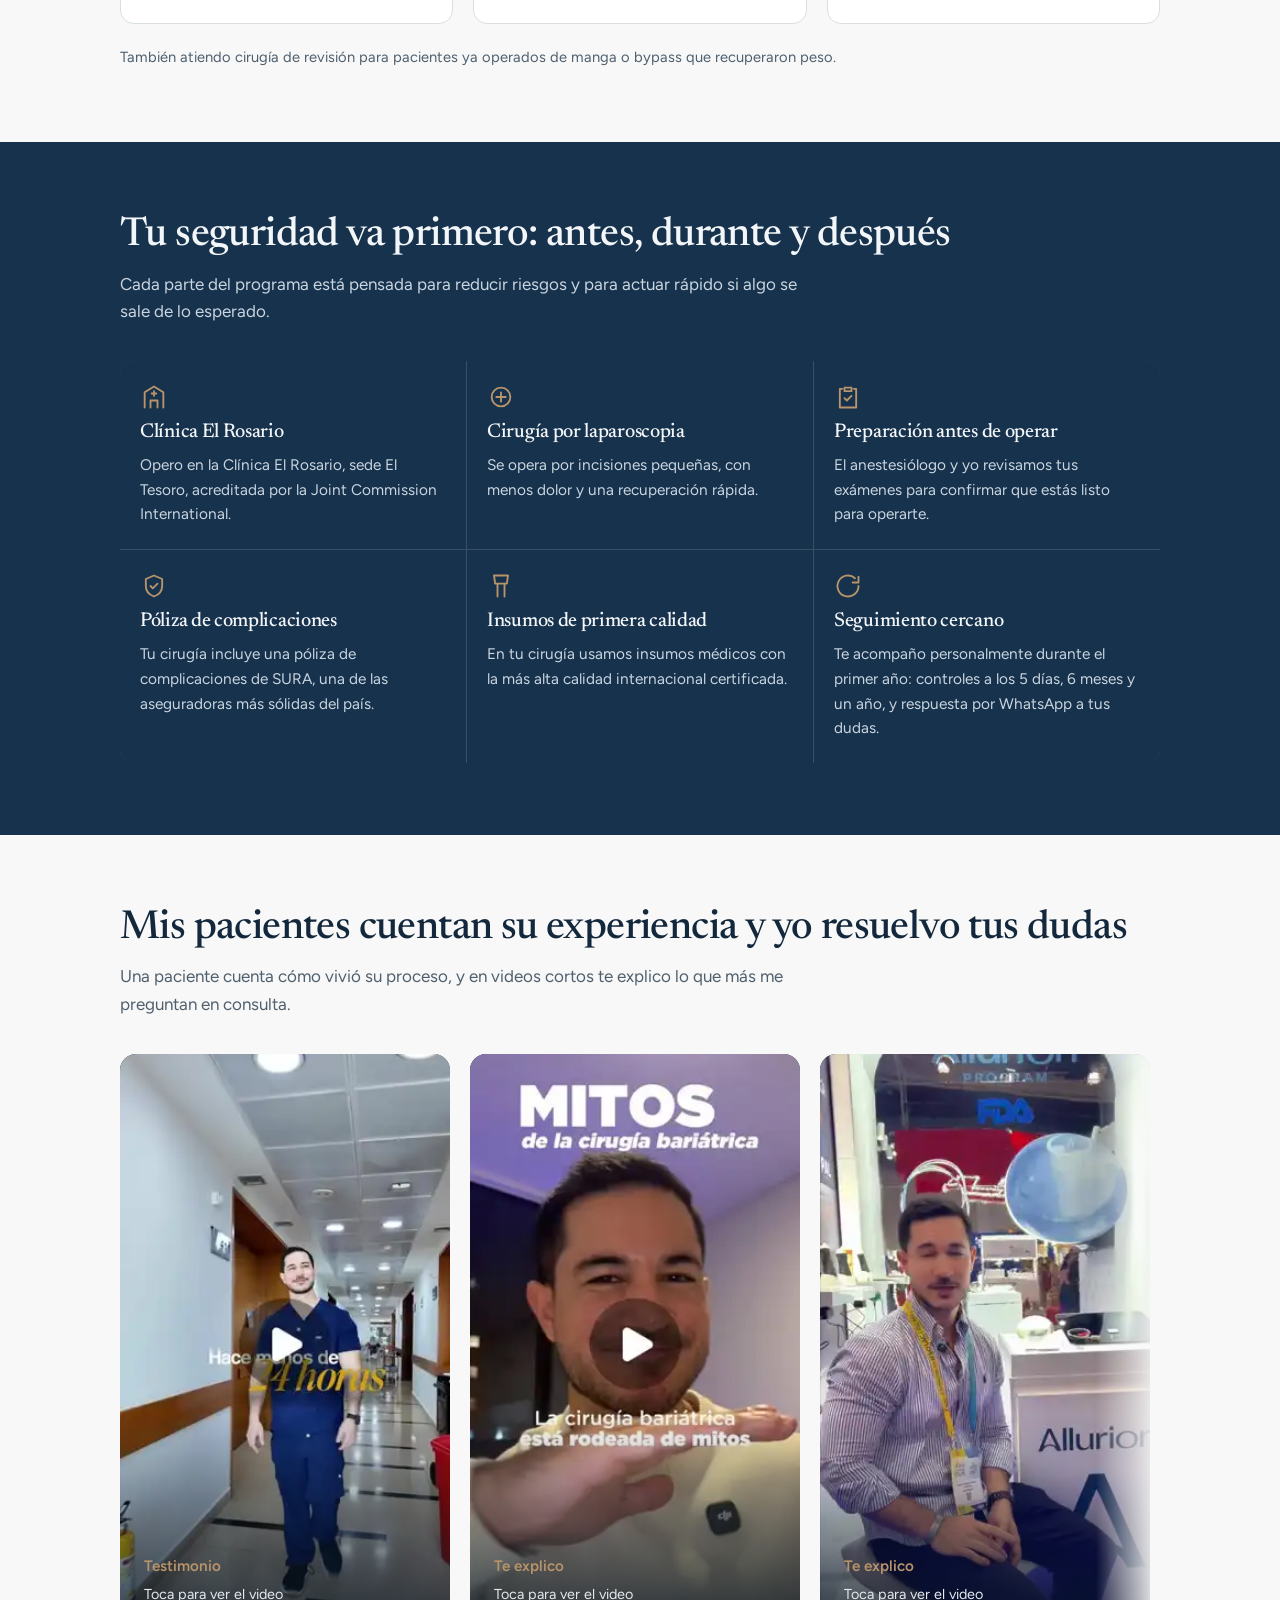
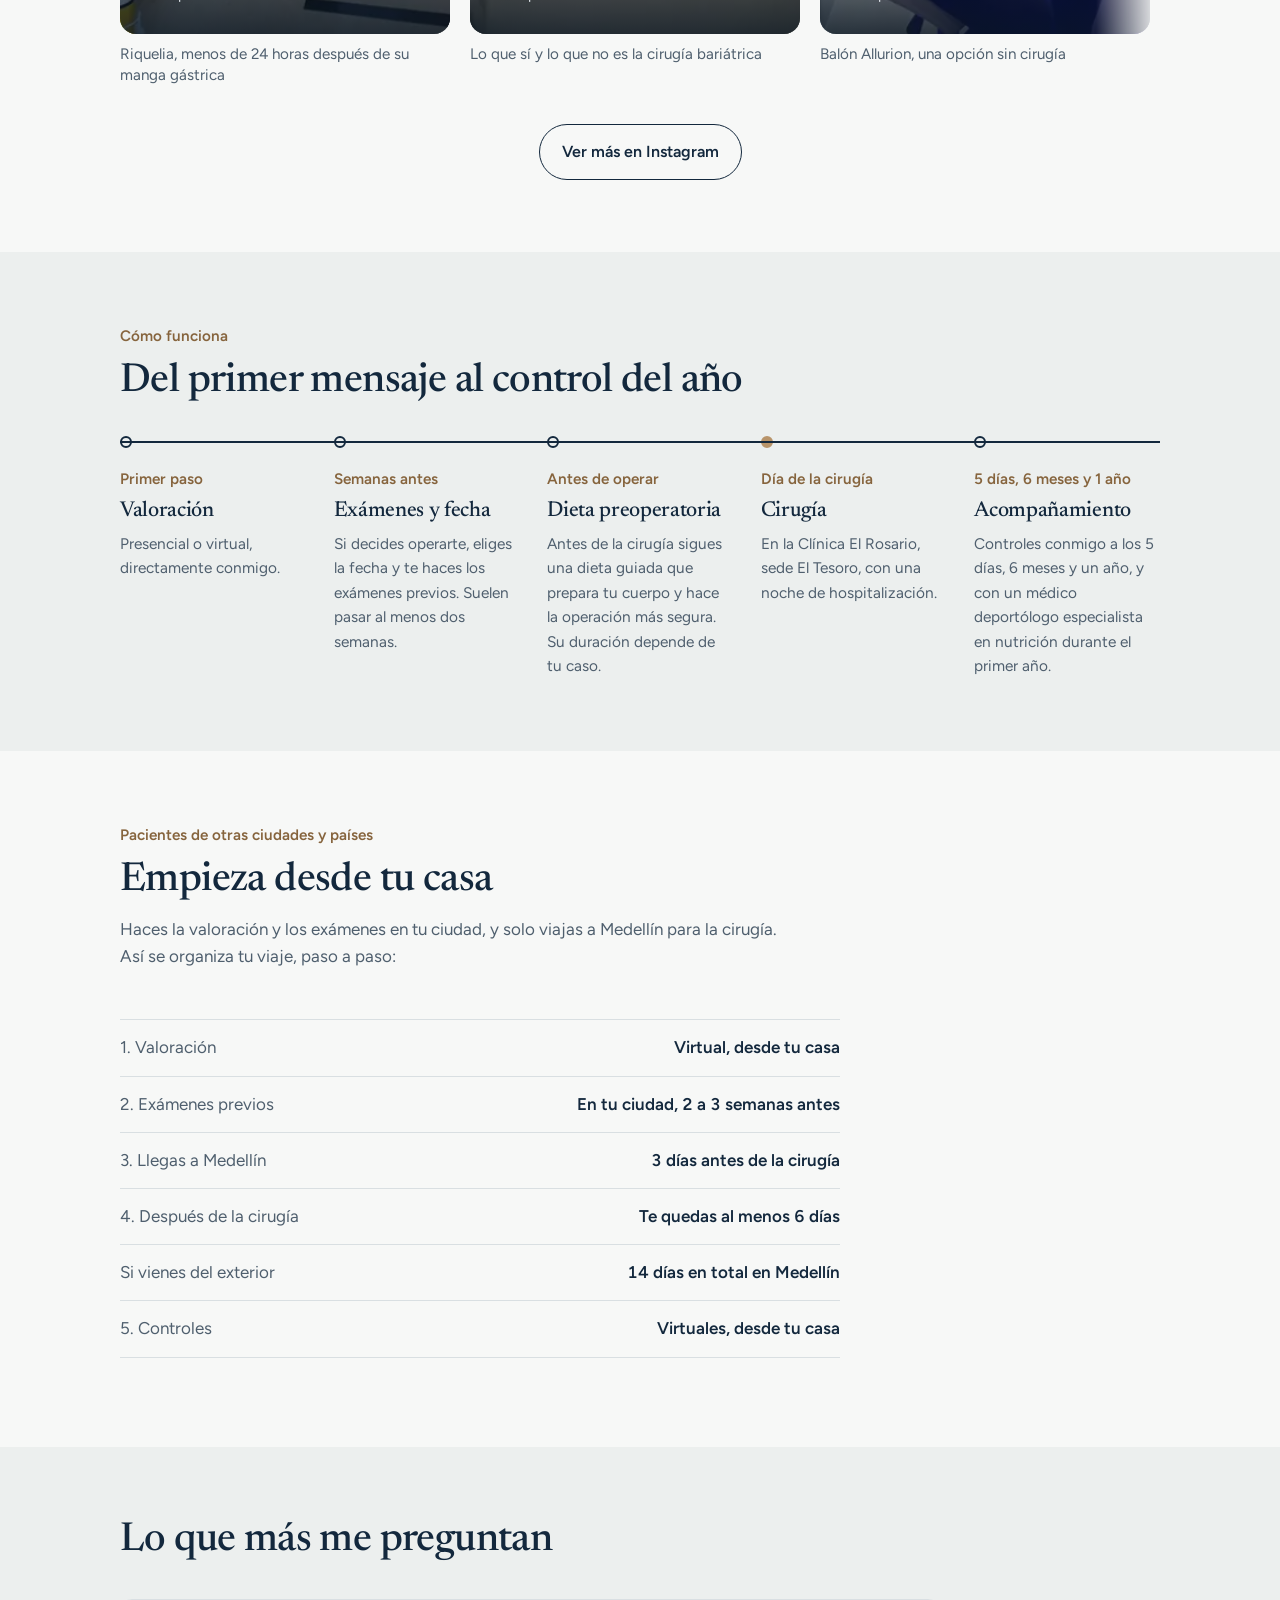
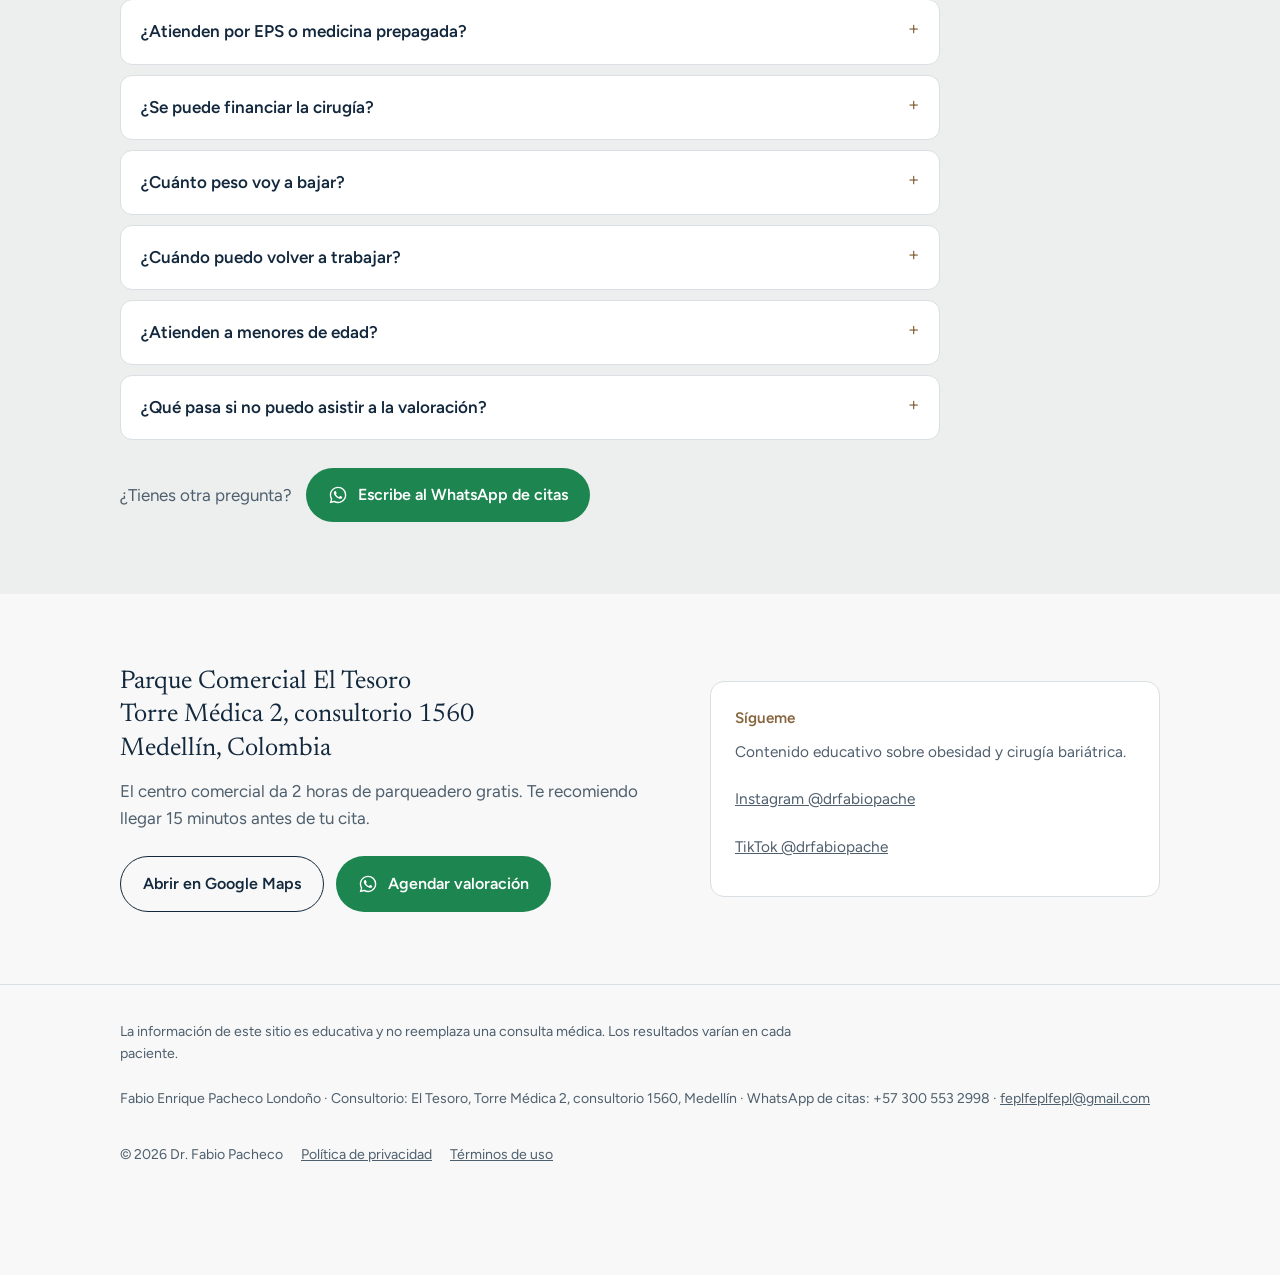
==== commit c49ae0b1: "Textos en la voz del doctor: primera persona en valoración, seguridad, pasos y preguntas Co-Authored" ====
--- a/index.html
+++ b/index.html
@@ -277,7 +277,7 @@
     </div>
   </section>
 
-  <section class="statement" aria-label="Nuestra forma de trabajar">
+  <section class="statement" aria-label="Mi forma de trabajar">
     <div class="statement-inner">
       <div class="wrap">
         <p id="statement-text">Una decisión informada. <span class="accent">Una cirugía segura.</span> Un cirujano que te conoce por tu nombre y te acompaña todo el primer año.</p>
@@ -291,7 +291,7 @@
       <div class="sec-head">
         <p class="eyebrow">El primer paso</p>
         <h2>La valoración</h2>
-        <p class="lead">El doctor revisa tus antecedentes, define si eres candidato a manga gástrica u otro procedimiento, te explica el programa de acompañamiento y resuelve tus dudas. La información es igual de completa en consulta presencial o virtual.</p>
+        <p class="lead">Reviso tus antecedentes, te digo si eres candidato a manga gástrica u otro procedimiento, te explico cómo es el acompañamiento y resuelvo tus dudas. La consulta es igual de completa presencial o virtual.</p>
       </div>
       <div class="val-grid">
         <div class="val-cell"><span class="k">Valor</span><span class="v">$200.000 COP</span><p>Pago anticipado por transferencia, llave Bre-B o tarjeta.</p></div>
@@ -299,7 +299,7 @@
         <div class="val-cell"><span class="k">Virtual</span><span class="v">Por videollamada</span><p>Videollamada de WhatsApp. Ten a mano tu peso y estatura.</p></div>
       </div>
       <div class="val-foot">
-        <p>Escríbenos y te contamos la disponibilidad de esta semana por WhatsApp.</p>
+        <p>Escribe al WhatsApp de citas para ver los horarios disponibles esta semana.</p>
         <a class="btn btn-wa" href="https://wa.me/573005532998?text=Hola%2C%20quiero%20agendar%20una%20valoraci%C3%B3n" target="_blank" rel="noopener"><svg aria-hidden="true"><use href="#wa"/></svg>Agendar valoración</a>
       </div>
     </div>
@@ -309,8 +309,8 @@
     <div class="wrap">
       <div class="sec-head">
         <p class="eyebrow">Procedimientos</p>
-        <h2>Tres caminos, una decisión que se toma en consulta</h2>
-        <p class="lead">Cada procedimiento sirve a pacientes distintos. Cuál es el adecuado para ti se define en la valoración, según tu caso.</p>
+        <h2>Tres caminos, una decisión que tomamos juntos en consulta</h2>
+        <p class="lead">Cada procedimiento sirve a pacientes distintos. En la valoración te digo cuál es el adecuado para ti, según tu caso.</p>
       </div>
       <div class="proc">
         <article>
@@ -324,7 +324,7 @@
           <p>Deja un estómago más pequeño y conecta un tramo del intestino, de modo que comes menos y absorbes menos. No está indicado para todos los pacientes.</p>
         </article>
         <article>
-          <div class="proc-media"><video src="media/balon.mp4" poster="media/balon.webp" autoplay muted loop playsinline preload="metadata" aria-label="El balón Allurion lleno, en la mano del doctor"></video></div>
+          <div class="proc-media"><video src="media/balon.mp4" poster="media/balon.webp" autoplay muted loop playsinline preload="metadata" aria-label="El balón Allurion lleno, en mi mano"></video></div>
           <span class="tag">Sin cirugía ni anestesia</span>
           <h3>Balón Allurion</h3>
           <p>Se traga como una cápsula y se llena dentro del estómago en unos 15 minutos, de forma ambulatoria. Permanece cerca de 4 meses y se expulsa solo.</p>
@@ -341,9 +341,9 @@
         <p class="lead">Cada parte del programa está pensada para reducir riesgos y para actuar rápido si algo se sale de lo esperado.</p>
       </div>
       <div class="safe-grid">
-        <div class="safe-item"><svg viewBox="0 0 24 24" fill="none" stroke="currentColor" stroke-width="1.6" stroke-linecap="round" stroke-linejoin="round" aria-hidden="true"><path d="M4 21V8l8-5 8 5v13"/><path d="M9 21v-6h6v6"/><path d="M12 7v4M10 9h4"/></svg><h3>Clínica El Rosario</h3><p>Operamos en la Clínica El Rosario, sede El Tesoro, acreditada por la Joint Commission International.</p></div>
+        <div class="safe-item"><svg viewBox="0 0 24 24" fill="none" stroke="currentColor" stroke-width="1.6" stroke-linecap="round" stroke-linejoin="round" aria-hidden="true"><path d="M4 21V8l8-5 8 5v13"/><path d="M9 21v-6h6v6"/><path d="M12 7v4M10 9h4"/></svg><h3>Clínica El Rosario</h3><p>Opero en la Clínica El Rosario, sede El Tesoro, acreditada por la Joint Commission International.</p></div>
         <div class="safe-item"><svg viewBox="0 0 24 24" fill="none" stroke="currentColor" stroke-width="1.6" stroke-linecap="round" stroke-linejoin="round" aria-hidden="true"><circle cx="12" cy="12" r="8"/><path d="M12 8v8M8 12h8"/></svg><h3>Cirugía por laparoscopia</h3><p>Se opera por incisiones pequeñas, con menos dolor y una recuperación rápida.</p></div>
-        <div class="safe-item"><svg viewBox="0 0 24 24" fill="none" stroke="currentColor" stroke-width="1.6" stroke-linecap="round" stroke-linejoin="round" aria-hidden="true"><path d="M9 4h6v3H9z"/><path d="M7 5H5v16h14V5h-2"/><path d="M9 13l2 2 4-4"/></svg><h3>Preparación antes de operar</h3><p>Tu cirujano y el anestesiólogo revisan tus exámenes para confirmar que estás listo para operarte.</p></div>
+        <div class="safe-item"><svg viewBox="0 0 24 24" fill="none" stroke="currentColor" stroke-width="1.6" stroke-linecap="round" stroke-linejoin="round" aria-hidden="true"><path d="M9 4h6v3H9z"/><path d="M7 5H5v16h14V5h-2"/><path d="M9 13l2 2 4-4"/></svg><h3>Preparación antes de operar</h3><p>El anestesiólogo y yo revisamos tus exámenes para confirmar que estás listo para operarte.</p></div>
         <div class="safe-item"><svg viewBox="0 0 24 24" fill="none" stroke="currentColor" stroke-width="1.6" stroke-linecap="round" stroke-linejoin="round" aria-hidden="true"><path d="M12 3l7 3v6c0 4.5-3 7.5-7 9-4-1.5-7-4.5-7-9V6z"/><path d="M9 12l2 2 4-4"/></svg><h3>Póliza de complicaciones</h3><p>Tu cirugía incluye una póliza de complicaciones de SURA, una de las aseguradoras más sólidas del país.</p></div>
         <div class="safe-item"><svg viewBox="0 0 24 24" fill="none" stroke="currentColor" stroke-width="1.6" stroke-linecap="round" stroke-linejoin="round" aria-hidden="true"><path d="M6 3h12l-1 7H7z"/><path d="M9 10v11M15 10v11"/></svg><h3>Insumos de primera calidad</h3><p>En tu cirugía usamos insumos médicos con la más alta calidad internacional certificada.</p></div>
         <div class="safe-item"><svg viewBox="0 0 24 24" fill="none" stroke="currentColor" stroke-width="1.6" stroke-linecap="round" stroke-linejoin="round" aria-hidden="true"><path d="M21 12a9 9 0 1 1-3-6.7"/><path d="M21 4v5h-5"/></svg><h3>Seguimiento cercano</h3><p>Te acompaño personalmente durante el primer año: controles a los 5 días, 6 meses y un año, y respuesta por WhatsApp a tus dudas.</p></div>
@@ -359,9 +359,9 @@
       </div>
       <div class="reels">
         <figure class="reel"><button class="reel-play" type="button" data-src="https://www.instagram.com/reel/DdJy0R-RtQz/embed/" aria-label="Ver video: Riquelia, menos de 24 horas después de su manga gástrica"><img class="rp-img" src="reels/DdJy0R-RtQz.webp" alt="" width="300" height="533" loading="lazy"><span class="rp-k">Testimonio</span><span class="rp-s">Toca para ver el video</span></button><figcaption>Riquelia, menos de 24 horas después de su manga gástrica</figcaption></figure>
-        <figure class="reel"><button class="reel-play" type="button" data-src="https://www.instagram.com/reel/DYPxClBxmNX/embed/" aria-label="Ver video: Lo que sí y lo que no es la cirugía bariátrica"><img class="rp-img" src="reels/DYPxClBxmNX.webp" alt="" width="300" height="533" loading="lazy"><span class="rp-k">El doctor explica</span><span class="rp-s">Toca para ver el video</span></button><figcaption>Lo que sí y lo que no es la cirugía bariátrica</figcaption></figure>
-        <figure class="reel"><button class="reel-play" type="button" data-src="https://www.instagram.com/reel/DZZEenisf6p/embed/" aria-label="Ver video: Balón Allurion, una opción sin cirugía"><img class="rp-img" src="reels/DZZEenisf6p.webp" alt="" width="300" height="533" loading="lazy"><span class="rp-k">El doctor explica</span><span class="rp-s">Toca para ver el video</span></button><figcaption>Balón Allurion, una opción sin cirugía</figcaption></figure>
-        <figure class="reel"><button class="reel-play" type="button" data-src="https://www.instagram.com/reel/DYGCgLQMh1S/embed/" aria-label="Ver video: Señales de la obesidad que solemos normalizar"><img class="rp-img" src="reels/DYGCgLQMh1S.webp" alt="" width="300" height="533" loading="lazy"><span class="rp-k">El doctor explica</span><span class="rp-s">Toca para ver el video</span></button><figcaption>Señales de la obesidad que solemos normalizar</figcaption></figure>
+        <figure class="reel"><button class="reel-play" type="button" data-src="https://www.instagram.com/reel/DYPxClBxmNX/embed/" aria-label="Ver video: Lo que sí y lo que no es la cirugía bariátrica"><img class="rp-img" src="reels/DYPxClBxmNX.webp" alt="" width="300" height="533" loading="lazy"><span class="rp-k">Te explico</span><span class="rp-s">Toca para ver el video</span></button><figcaption>Lo que sí y lo que no es la cirugía bariátrica</figcaption></figure>
+        <figure class="reel"><button class="reel-play" type="button" data-src="https://www.instagram.com/reel/DZZEenisf6p/embed/" aria-label="Ver video: Balón Allurion, una opción sin cirugía"><img class="rp-img" src="reels/DZZEenisf6p.webp" alt="" width="300" height="533" loading="lazy"><span class="rp-k">Te explico</span><span class="rp-s">Toca para ver el video</span></button><figcaption>Balón Allurion, una opción sin cirugía</figcaption></figure>
+        <figure class="reel"><button class="reel-play" type="button" data-src="https://www.instagram.com/reel/DYGCgLQMh1S/embed/" aria-label="Ver video: Señales de la obesidad que solemos normalizar"><img class="rp-img" src="reels/DYGCgLQMh1S.webp" alt="" width="300" height="533" loading="lazy"><span class="rp-k">Te explico</span><span class="rp-s">Toca para ver el video</span></button><figcaption>Señales de la obesidad que solemos normalizar</figcaption></figure>
       </div>
       <p class="reels-more"><a class="btn btn-line" href="https://www.instagram.com/drfabiopache/" target="_blank" rel="noopener">Ver más en Instagram</a></p>
     </div>
@@ -374,11 +374,11 @@
         <h2>Del primer mensaje al control del año</h2>
       </div>
       <ol class="steps">
-        <li><span class="when">Primer paso</span><h3>Valoración</h3><p>Presencial o virtual, directamente con el doctor.</p></li>
+        <li><span class="when">Primer paso</span><h3>Valoración</h3><p>Presencial o virtual, directamente conmigo.</p></li>
         <li><span class="when">Semanas antes</span><h3>Exámenes y fecha</h3><p>Si decides operarte, eliges la fecha y te haces los exámenes previos. Suelen pasar al menos dos semanas.</p></li>
         <li><span class="when">Antes de operar</span><h3>Dieta preoperatoria</h3><p>Antes de la cirugía sigues una dieta guiada que prepara tu cuerpo y hace la operación más segura. Su duración depende de tu caso.</p></li>
         <li class="key"><span class="when">Día de la cirugía</span><h3>Cirugía</h3><p>En la Clínica El Rosario, sede El Tesoro, con una noche de hospitalización.</p></li>
-        <li><span class="when">5 días, 6 meses y 1 año</span><h3>Acompañamiento</h3><p>Controles con el doctor a los 5 días, 6 meses y un año, y con un médico deportólogo especialista en nutrición durante el primer año.</p></li>
+        <li><span class="when">5 días, 6 meses y 1 año</span><h3>Acompañamiento</h3><p>Controles conmigo a los 5 días, 6 meses y un año, y con un médico deportólogo especialista en nutrición durante el primer año.</p></li>
       </ol>
     </div>
   </section>
@@ -405,16 +405,16 @@
 
   <section class="band" id="preguntas">
     <div class="wrap">
-      <div class="sec-head"><h2>Lo que más nos preguntan</h2></div>
+      <div class="sec-head"><h2>Lo que más me preguntan</h2></div>
       <div class="faq">
-        <details><summary>¿Atienden por EPS o medicina prepagada?</summary><p>No. La atención es particular.</p></details>
-        <details><summary>¿Se puede financiar la cirugía?</summary><p>Sí, con un crédito de una entidad financiera con la que tenemos convenio. Te damos los detalles por WhatsApp o en la valoración.</p></details>
-        <details><summary>¿Cuánto peso voy a bajar?</summary><p>Depende de tu grado de obesidad, sexo, estatura y edad. El doctor te lo explica según tu caso en la valoración.</p></details>
+        <details><summary>¿Atienden por EPS o medicina prepagada?</summary><p>No. Atiendo de forma particular.</p></details>
+        <details><summary>¿Se puede financiar la cirugía?</summary><p>Sí, con un crédito de una entidad financiera con la que tenemos convenio. Te explico las condiciones en la valoración.</p></details>
+        <details><summary>¿Cuánto peso voy a bajar?</summary><p>Depende de tu grado de obesidad, sexo, estatura y edad. Te lo explico según tu caso en la valoración.</p></details>
         <details><summary>¿Cuándo puedo volver a trabajar?</summary><p>Con trabajo de oficina o remoto, por lo general entre 3 y 7 días después. Con trabajo físico un poco más demandante, entre 10 y 15 días.</p></details>
-        <details><summary>¿Atienden a menores de edad?</summary><p>Sí. La clínica pide un protocolo adicional que se explica en consulta, y el menor siempre debe venir acompañado.</p></details>
+        <details><summary>¿Atienden a menores de edad?</summary><p>Sí. La clínica pide un protocolo adicional que te explico en consulta, y el menor siempre debe venir acompañado.</p></details>
         <details><summary>¿Qué pasa si no puedo asistir a la valoración?</summary><p>Puedes reagendarla. Si prefieres la devolución, se reintegra el 75% del valor en 8 días hábiles.</p></details>
       </div>
-      <p class="faq-more">¿Tienes otra pregunta? <a class="btn btn-wa" href="https://wa.me/573005532998?text=Hola%2C%20tengo%20una%20pregunta" target="_blank" rel="noopener"><svg aria-hidden="true"><use href="#wa"/></svg>Pregúntanos por WhatsApp</a></p>
+      <p class="faq-more">¿Tienes otra pregunta? <a class="btn btn-wa" href="https://wa.me/573005532998?text=Hola%2C%20tengo%20una%20pregunta" target="_blank" rel="noopener"><svg aria-hidden="true"><use href="#wa"/></svg>Escribe al WhatsApp de citas</a></p>
     </div>
   </section>
 
@@ -422,7 +422,7 @@
     <div class="wrap place">
       <div>
         <address>Parque Comercial El Tesoro<br>Torre Médica 2, consultorio 1560<br>Medellín, Colombia</address>
-        <p class="lead">El centro comercial da 2 horas de parqueadero gratis. Llega 15 minutos antes de tu cita.</p>
+        <p class="lead">El centro comercial da 2 horas de parqueadero gratis. Te recomiendo llegar 15 minutos antes de tu cita.</p>
         <div class="place-actions">
           <a class="btn btn-line" href="https://share.google/zS1jfkKCrzwrsRhui" target="_blank" rel="noopener">Abrir en Google Maps</a>
           <a class="btn btn-wa" href="https://wa.me/573005532998?text=Hola%2C%20quiero%20agendar%20una%20valoraci%C3%B3n" target="_blank" rel="noopener"><svg aria-hidden="true"><use href="#wa"/></svg>Agendar valoración</a>
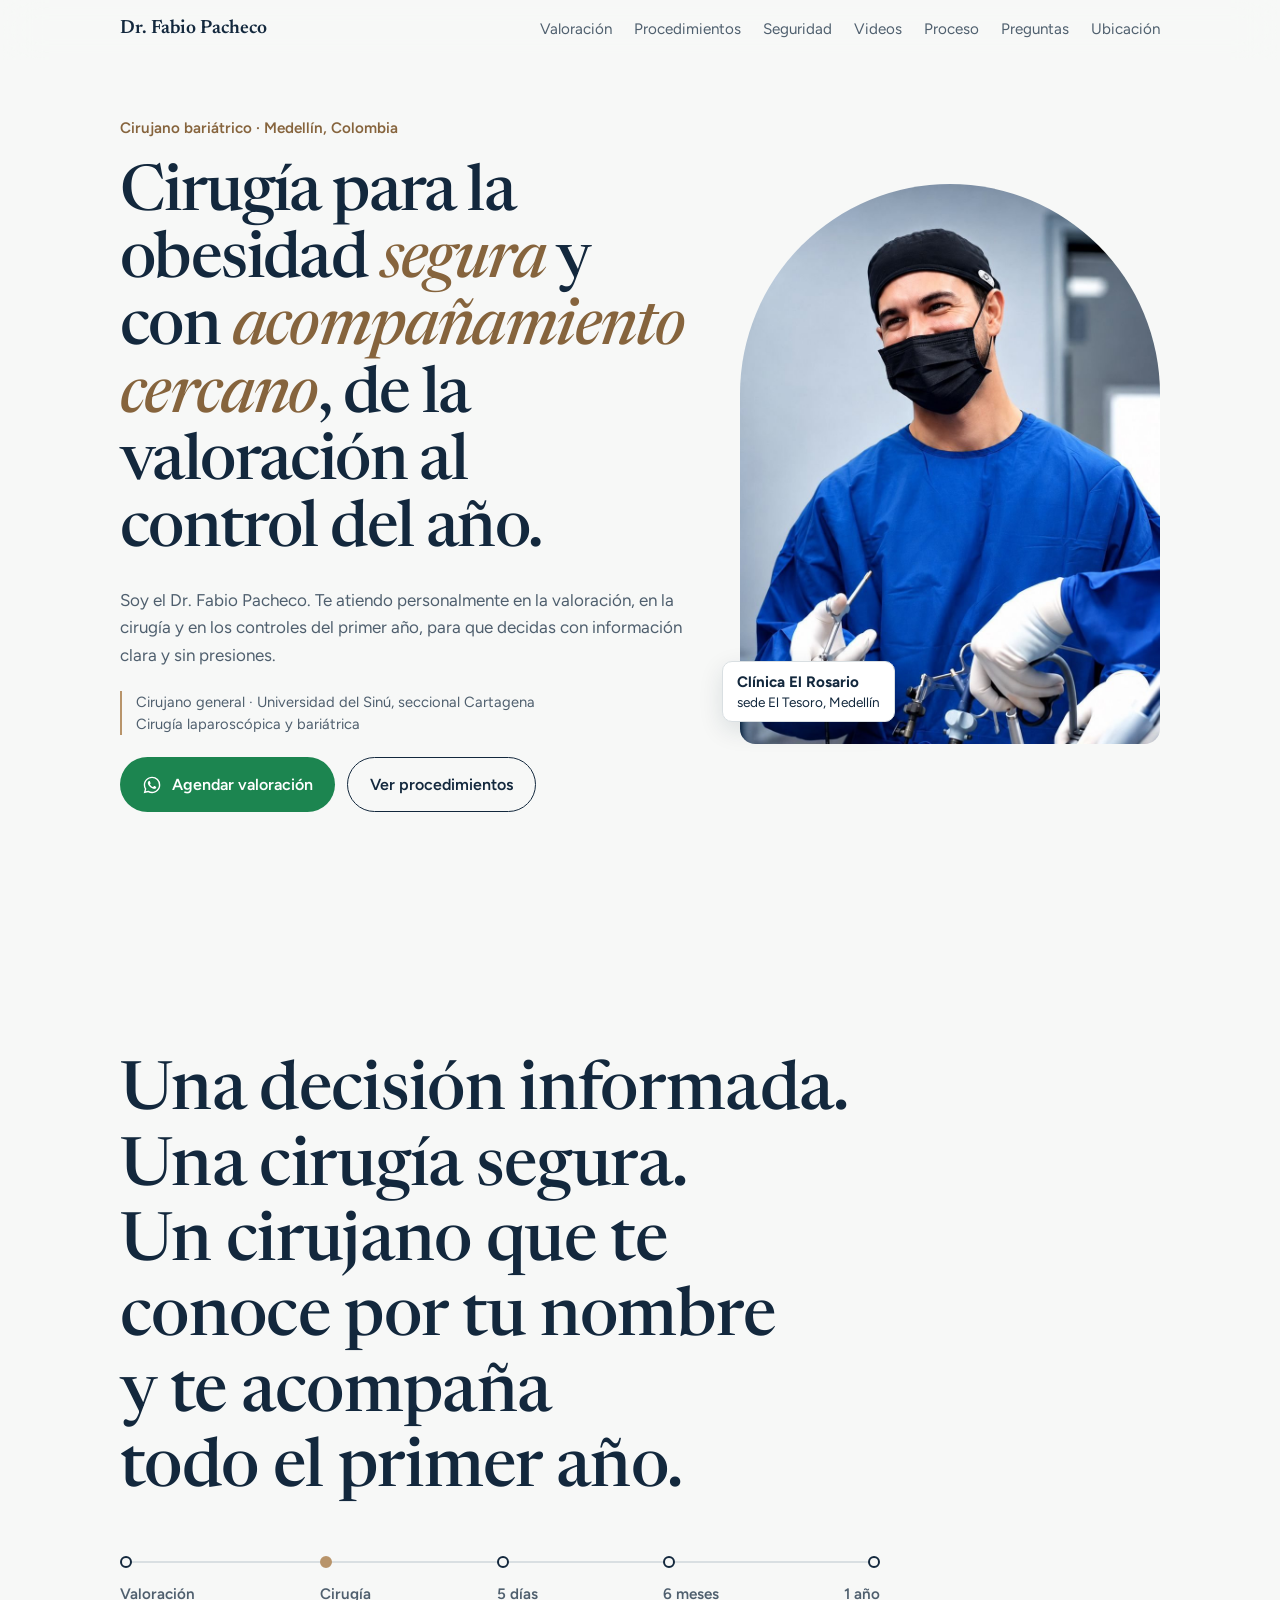
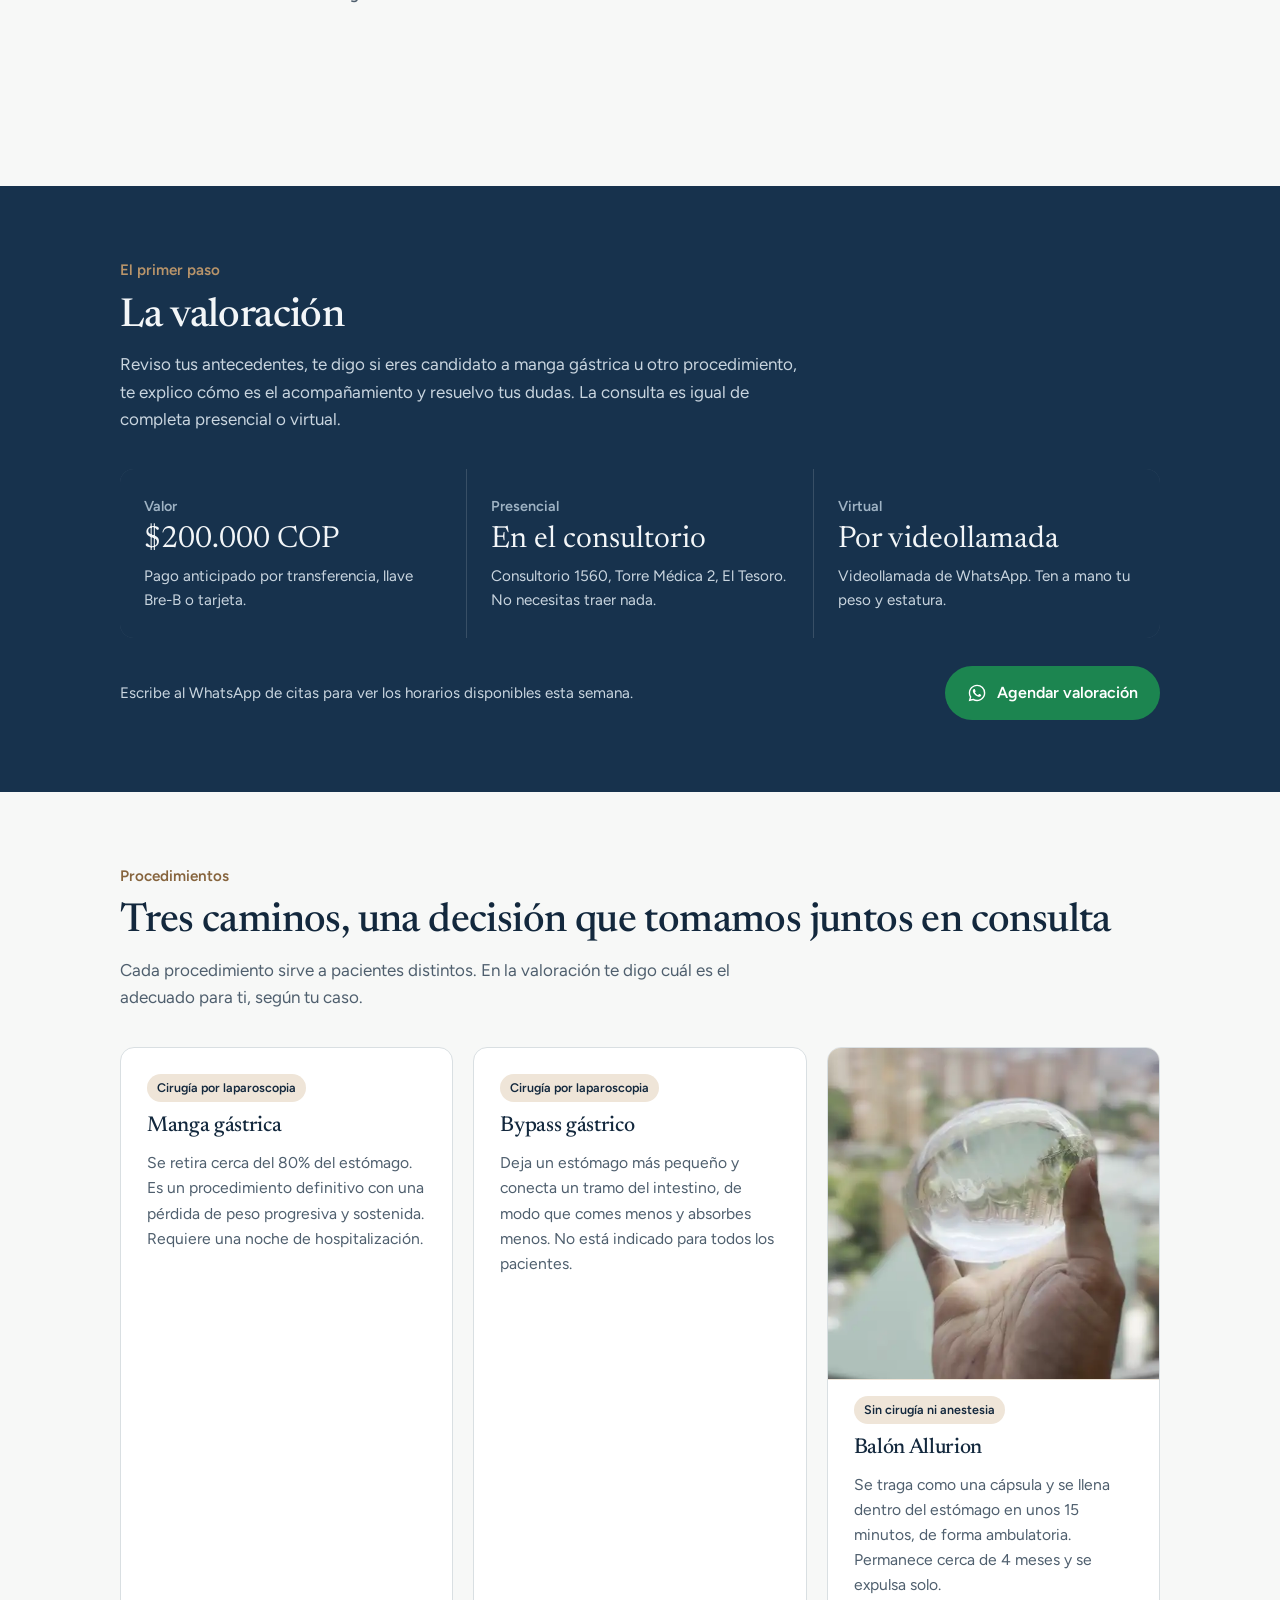
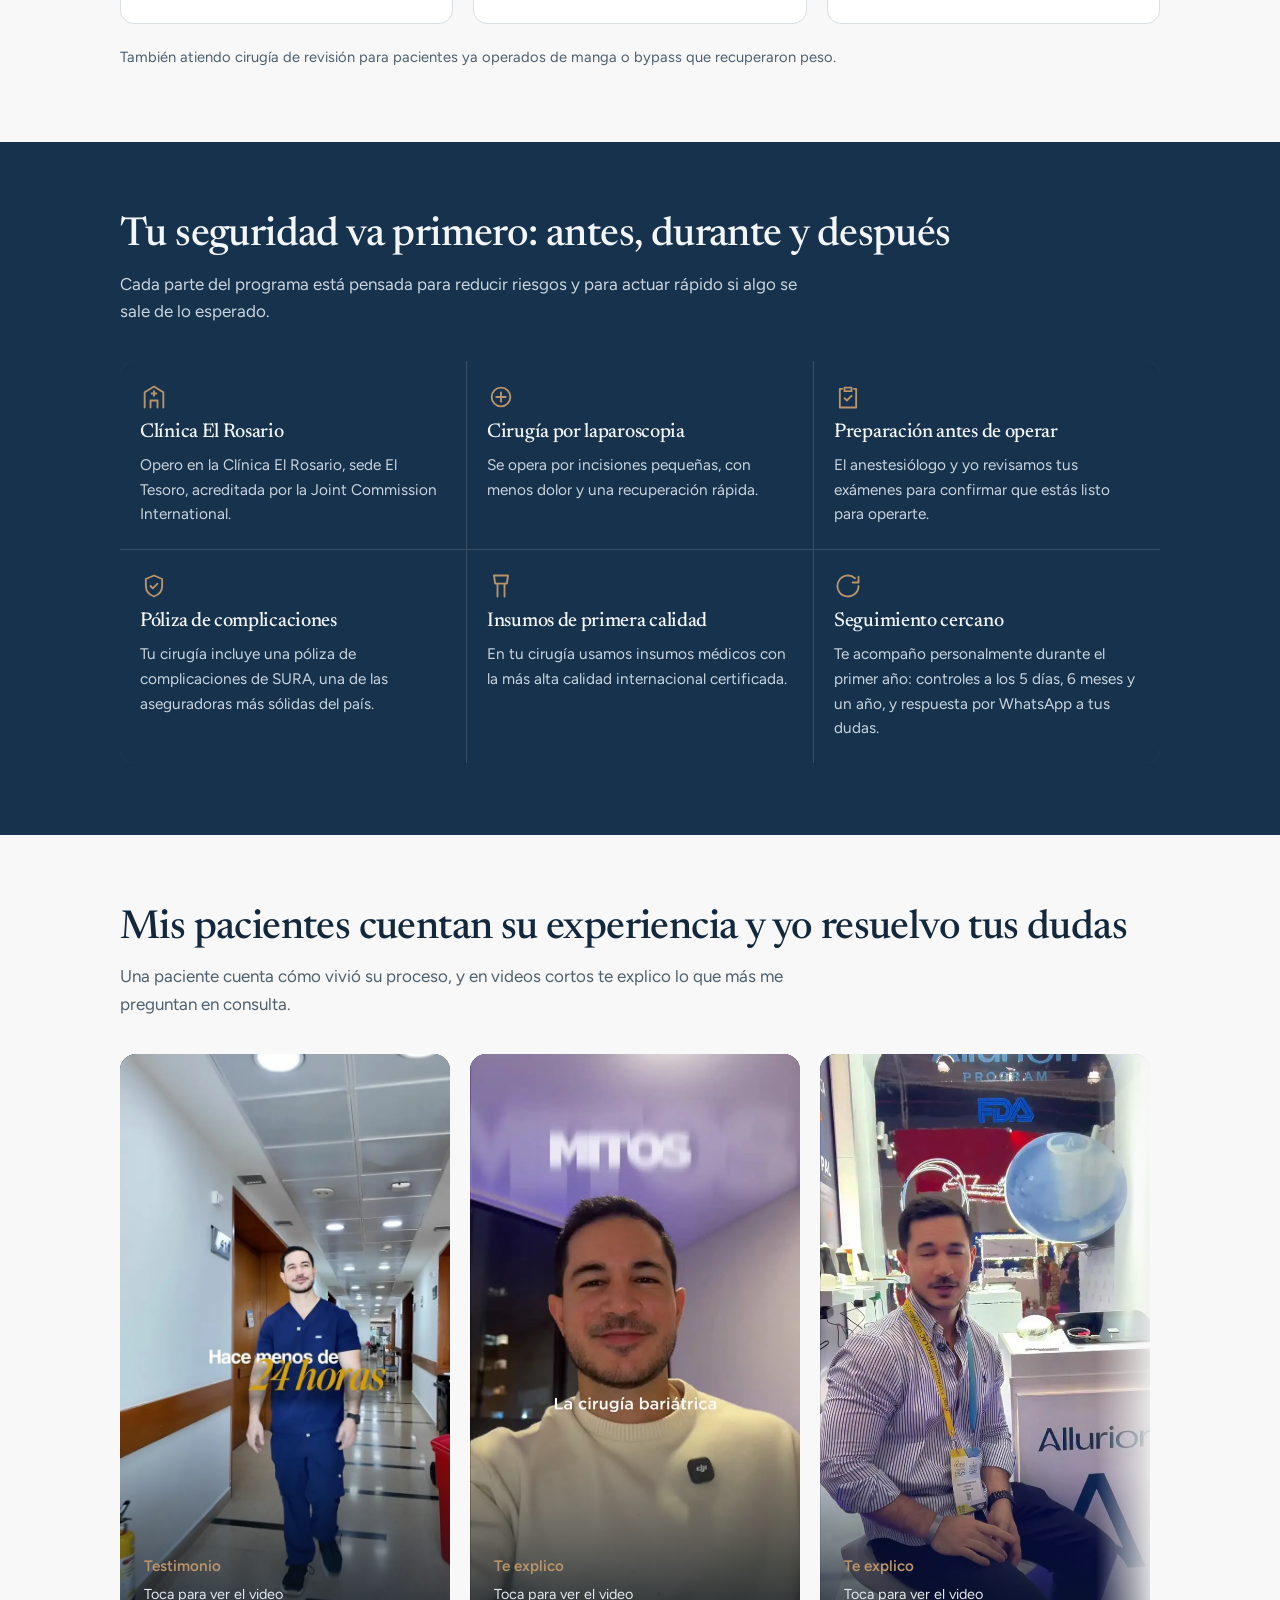
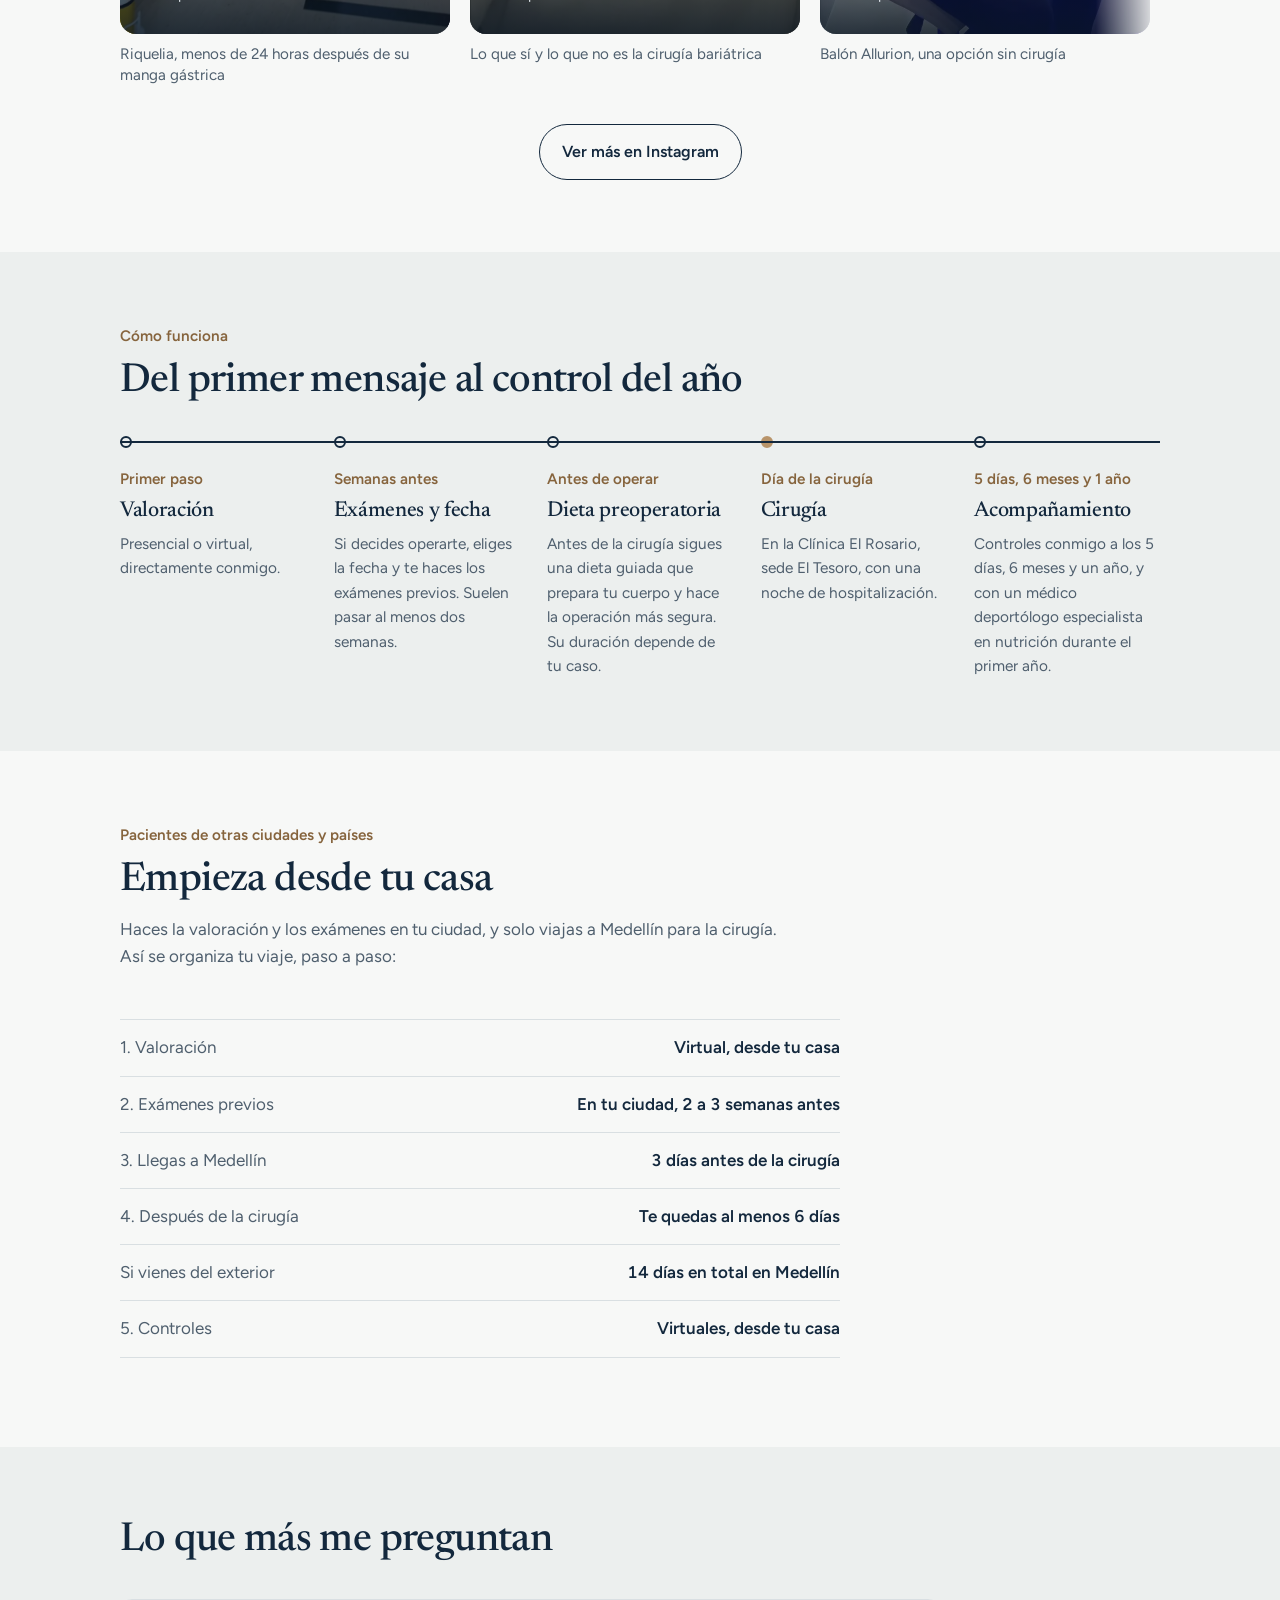
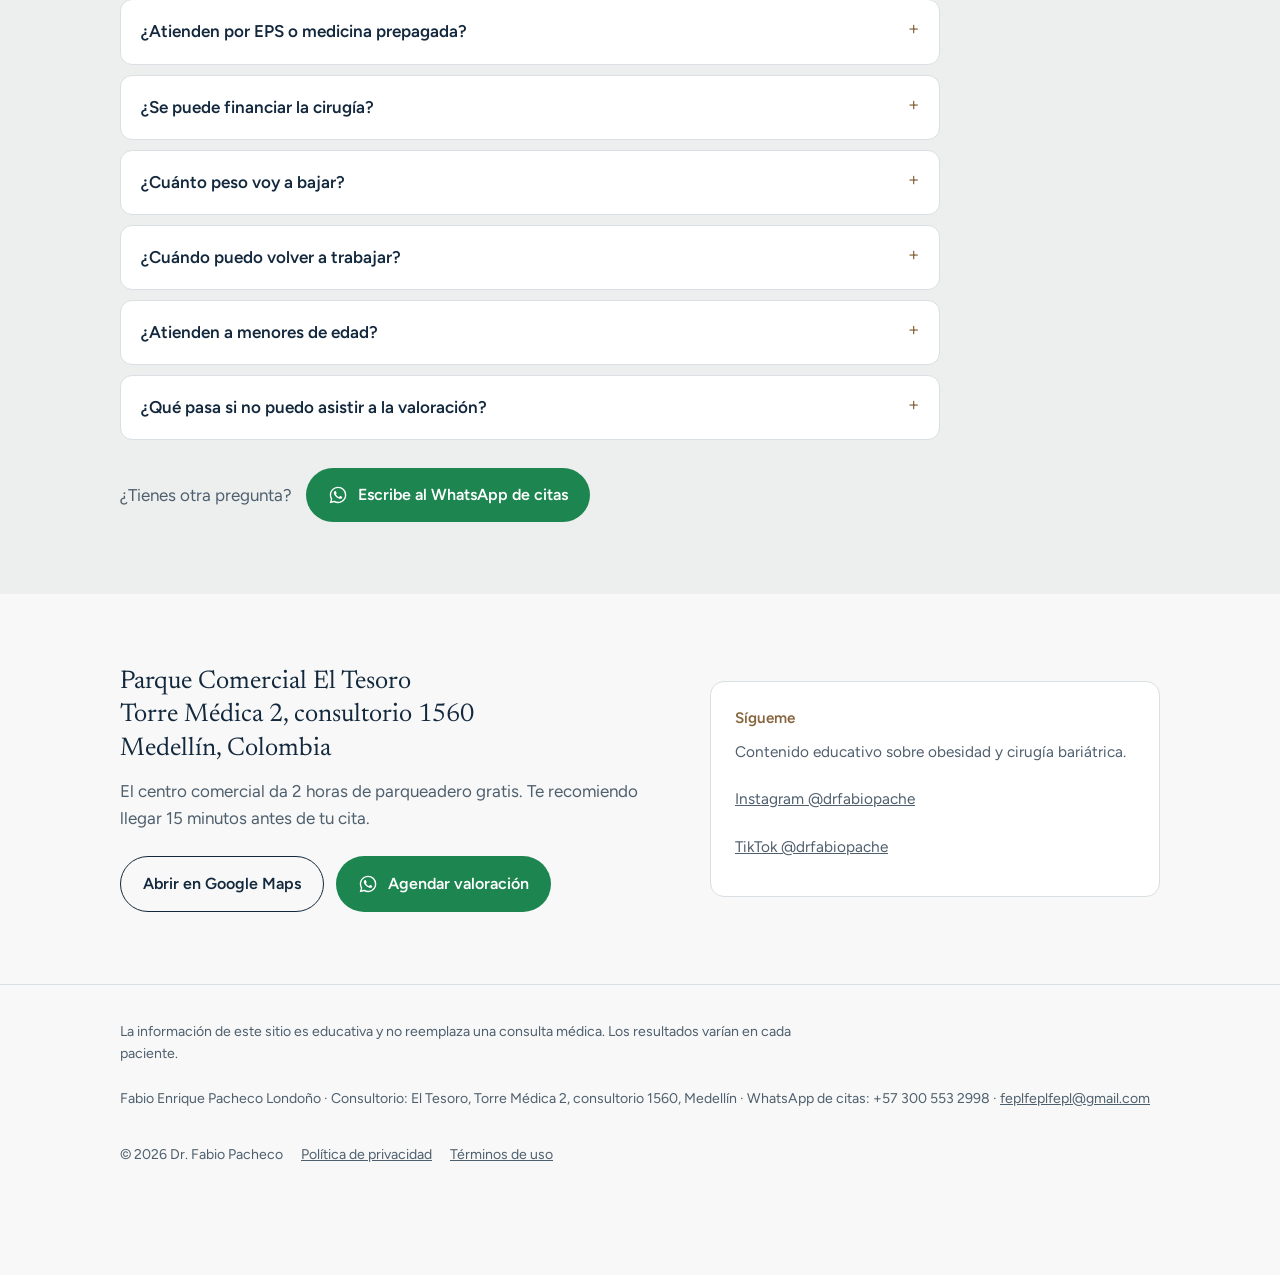
==== commit f1afd140: "Dominio propio: drfabiopache.co Co-Authored-By: Claude Opus 5.5 <noreply@anthropic.com> Claude-Sessi" ====
--- a/index.html
+++ b/index.html
@@ -9,15 +9,15 @@
 <meta name="description" content="Dr. Fabio Pacheco, cirujano bariátrico en Medellín. Manga gástrica, bypass gástrico y balón Allurion. Agenda tu valoración presencial o virtual por WhatsApp.">
 <meta property="og:type" content="website">
 <meta property="og:locale" content="es_CO">
-<meta property="og:url" content="https://fabiopache.github.io/">
+<meta property="og:url" content="https://drfabiopache.co/">
 <meta property="og:title" content="Dr. Fabio Pacheco · Cirujano bariátrico en Medellín">
 <meta property="og:description" content="Manga gástrica, bypass gástrico y balón Allurion. Agenda tu valoración presencial o virtual por WhatsApp.">
-<meta property="og:image" content="https://fabiopache.github.io/foto-dr.jpg">
+<meta property="og:image" content="https://drfabiopache.co/foto-dr.jpg">
 <meta property="og:image:width" content="900">
 <meta property="og:image:height" content="1200">
 <meta property="og:image:alt" content="El Dr. Fabio Pacheco en quirófano durante una cirugía por laparoscopia">
 <meta name="twitter:card" content="summary_large_image">
-<script type="application/ld+json">{"@context": "https://schema.org", "@type": "Physician", "name": "Dr. Fabio Pacheco", "url": "https://fabiopache.github.io/", "image": "https://fabiopache.github.io/foto-dr.jpg", "medicalSpecialty": "Surgical", "description": "Cirujano bariátrico en Medellín: manga gástrica, bypass gástrico y balón Allurion.", "telephone": "+57 300 553 2998", "address": {"@type": "PostalAddress", "streetAddress": "Parque Comercial El Tesoro, Torre Médica 2, consultorio 1560", "addressLocality": "Medellín", "addressRegion": "Antioquia", "addressCountry": "CO"}, "areaServed": "Colombia", "sameAs": ["https://www.instagram.com/drfabiopache/", "https://www.tiktok.com/@drfabiopache"]}</script>
+<script type="application/ld+json">{"@context": "https://schema.org", "@type": "Physician", "name": "Dr. Fabio Pacheco", "url": "https://drfabiopache.co/", "image": "https://drfabiopache.co/foto-dr.jpg", "medicalSpecialty": "Surgical", "description": "Cirujano bariátrico en Medellín: manga gástrica, bypass gástrico y balón Allurion.", "telephone": "+57 300 553 2998", "address": {"@type": "PostalAddress", "streetAddress": "Parque Comercial El Tesoro, Torre Médica 2, consultorio 1560", "addressLocality": "Medellín", "addressRegion": "Antioquia", "addressCountry": "CO"}, "areaServed": "Colombia", "sameAs": ["https://www.instagram.com/drfabiopache/", "https://www.tiktok.com/@drfabiopache"]}</script>
 <link rel="preconnect" href="https://fonts.googleapis.com">
 <link rel="preconnect" href="https://fonts.gstatic.com" crossorigin>
 <link rel="stylesheet" href="https://fonts.googleapis.com/css2?family=Newsreader:opsz,wght@6..72,400;6..72,500;6..72,600&family=Figtree:wght@400;500;600;700&display=swap">
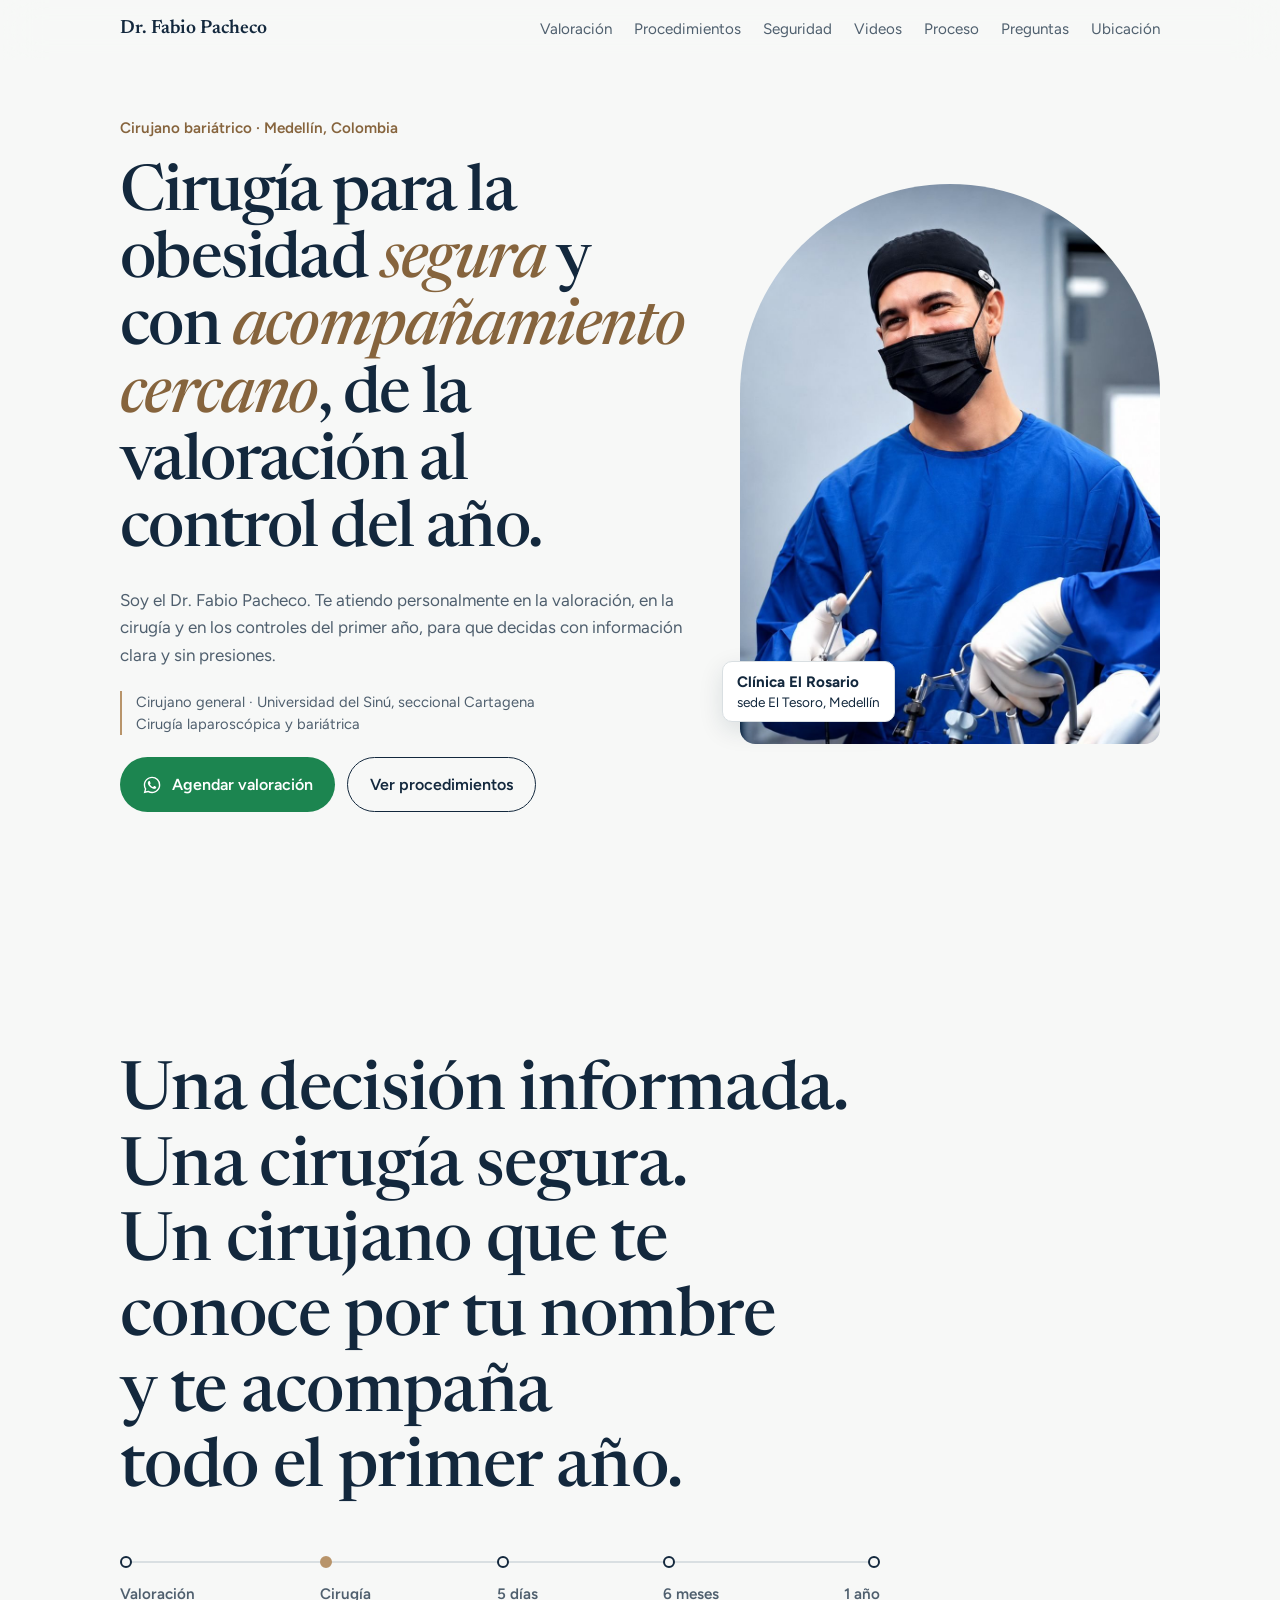
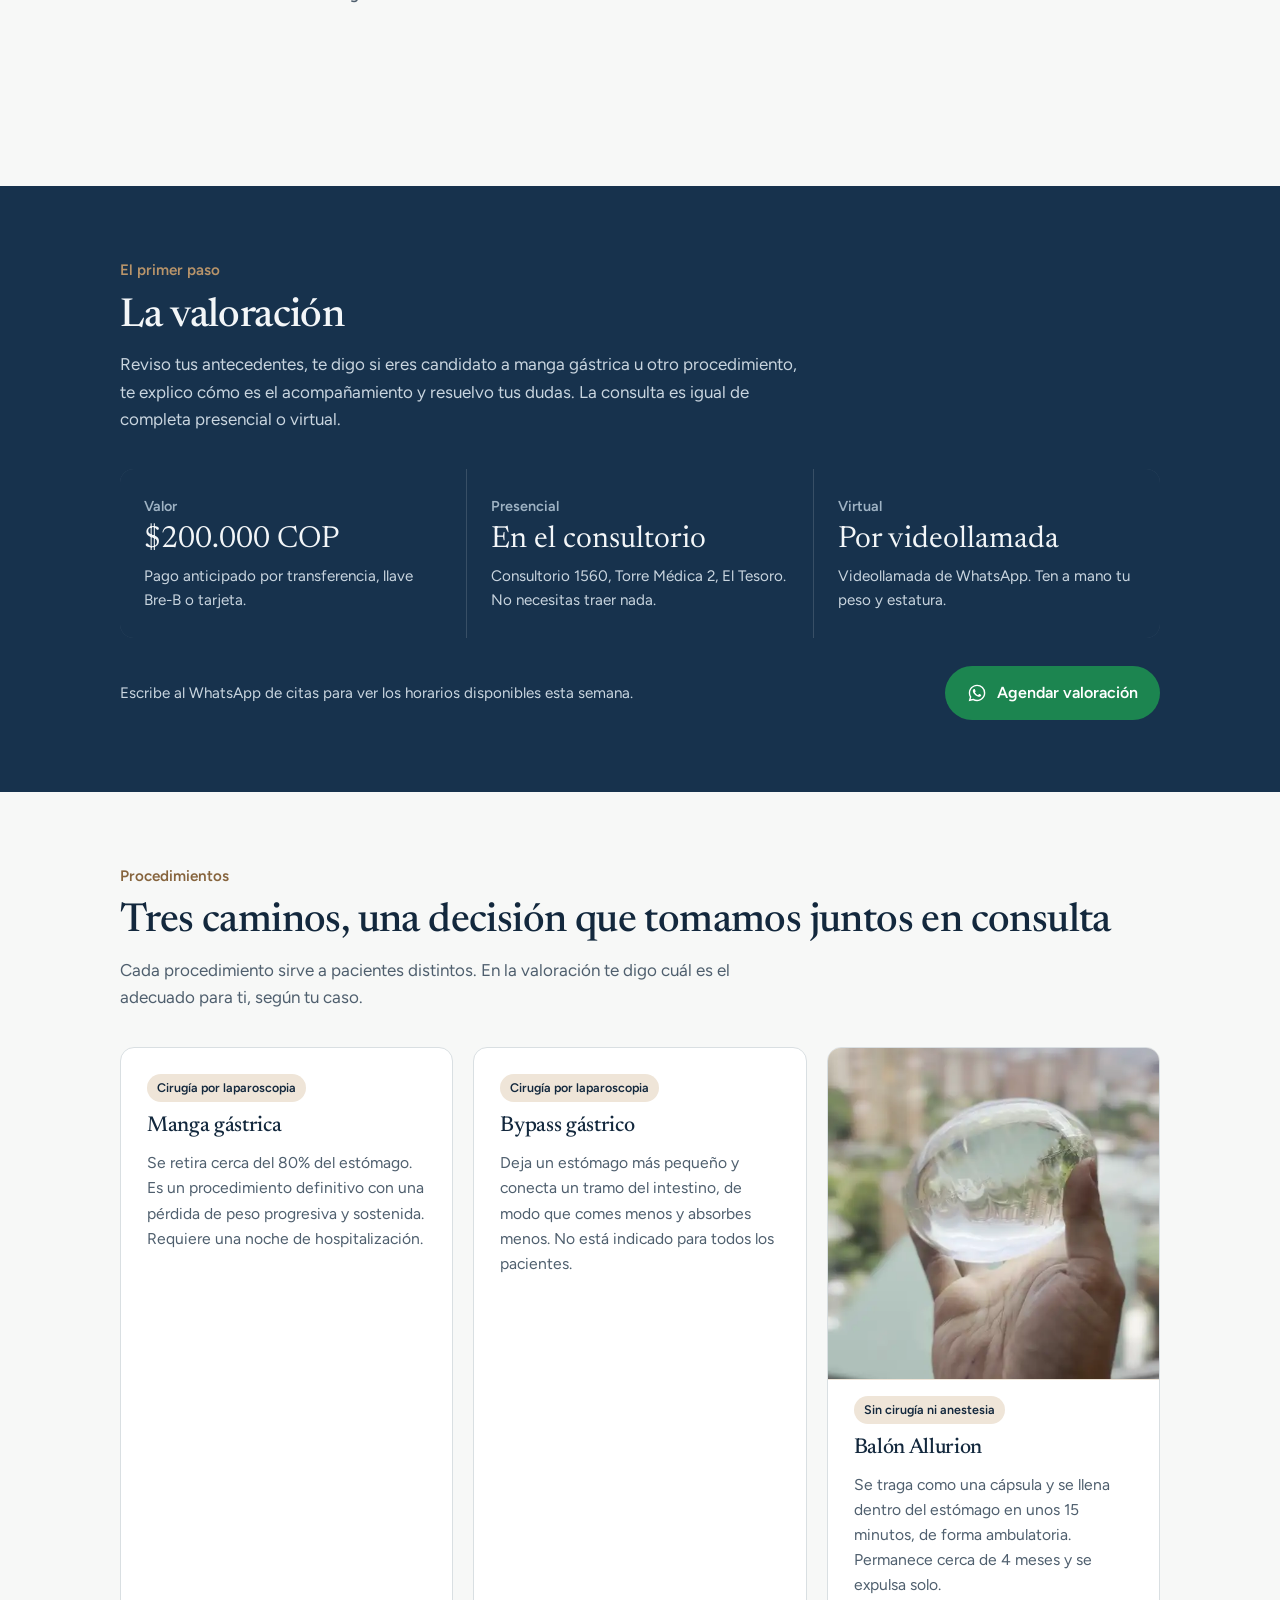
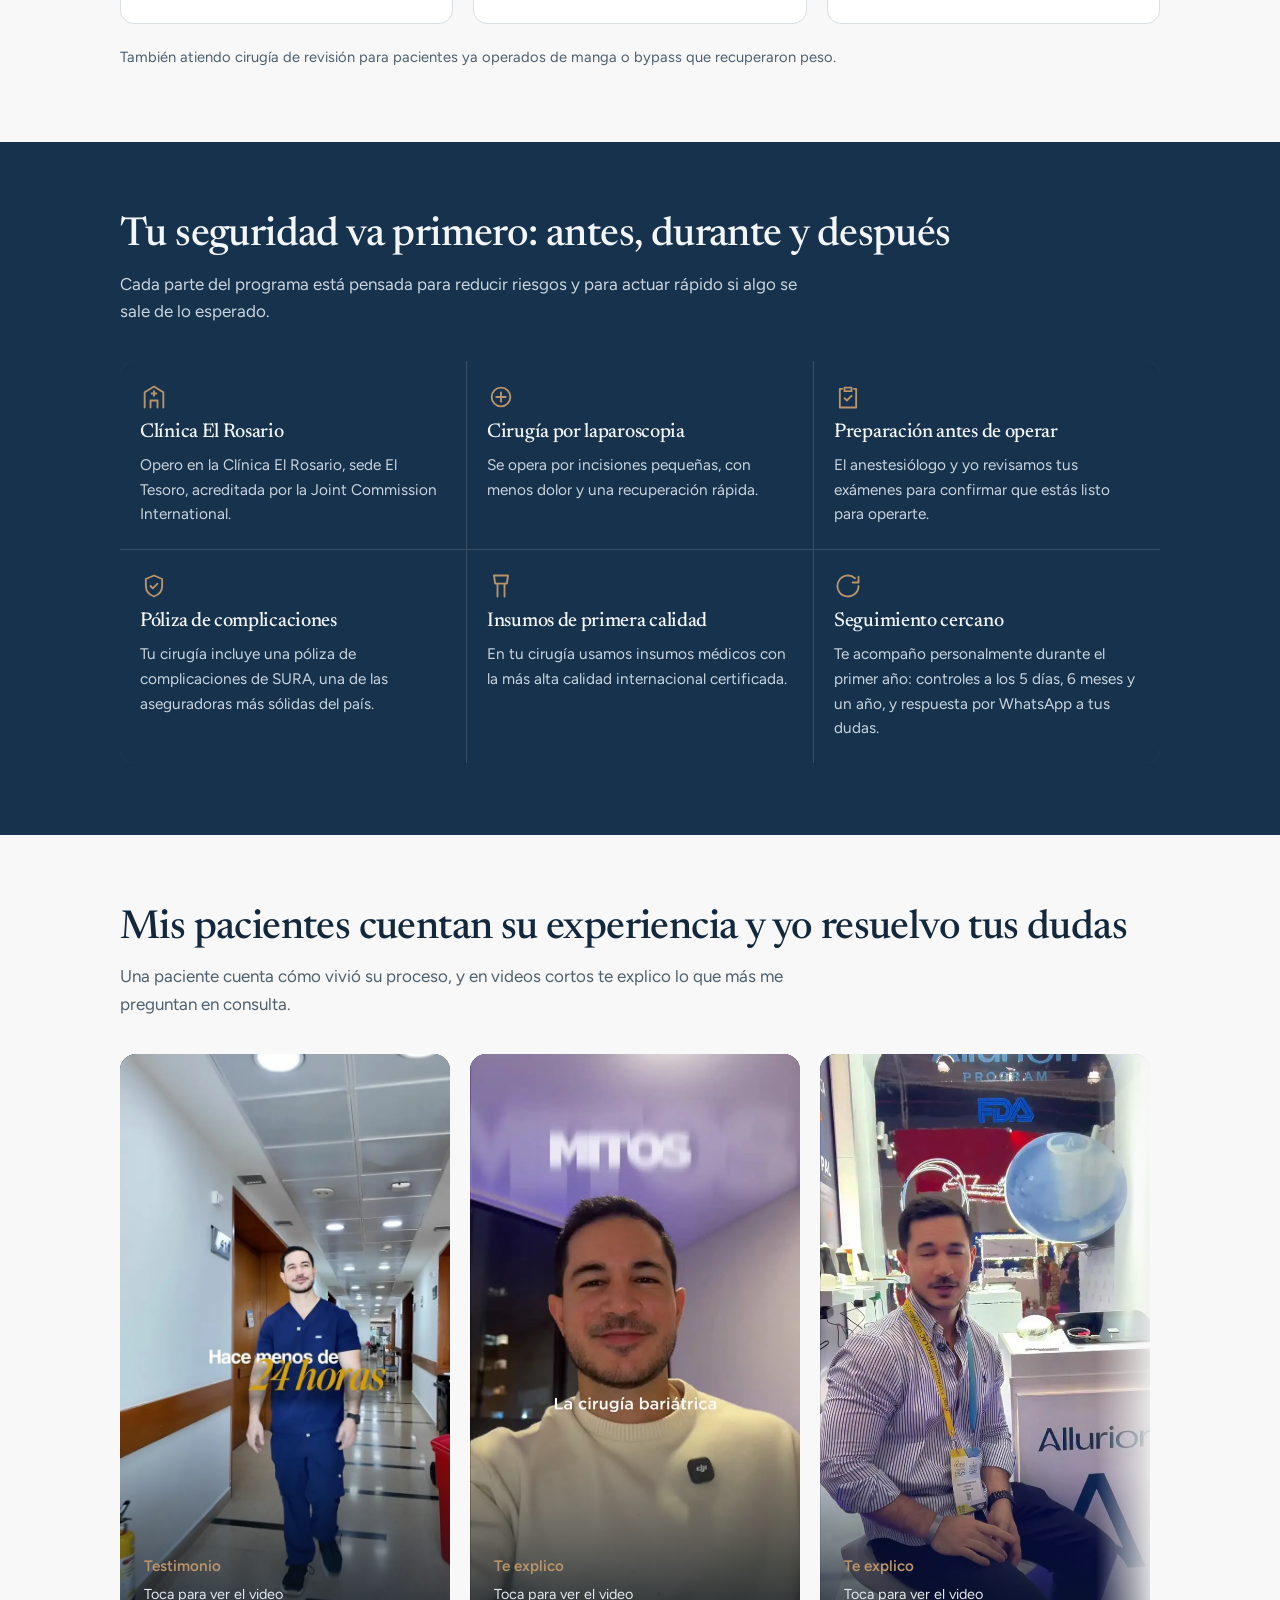
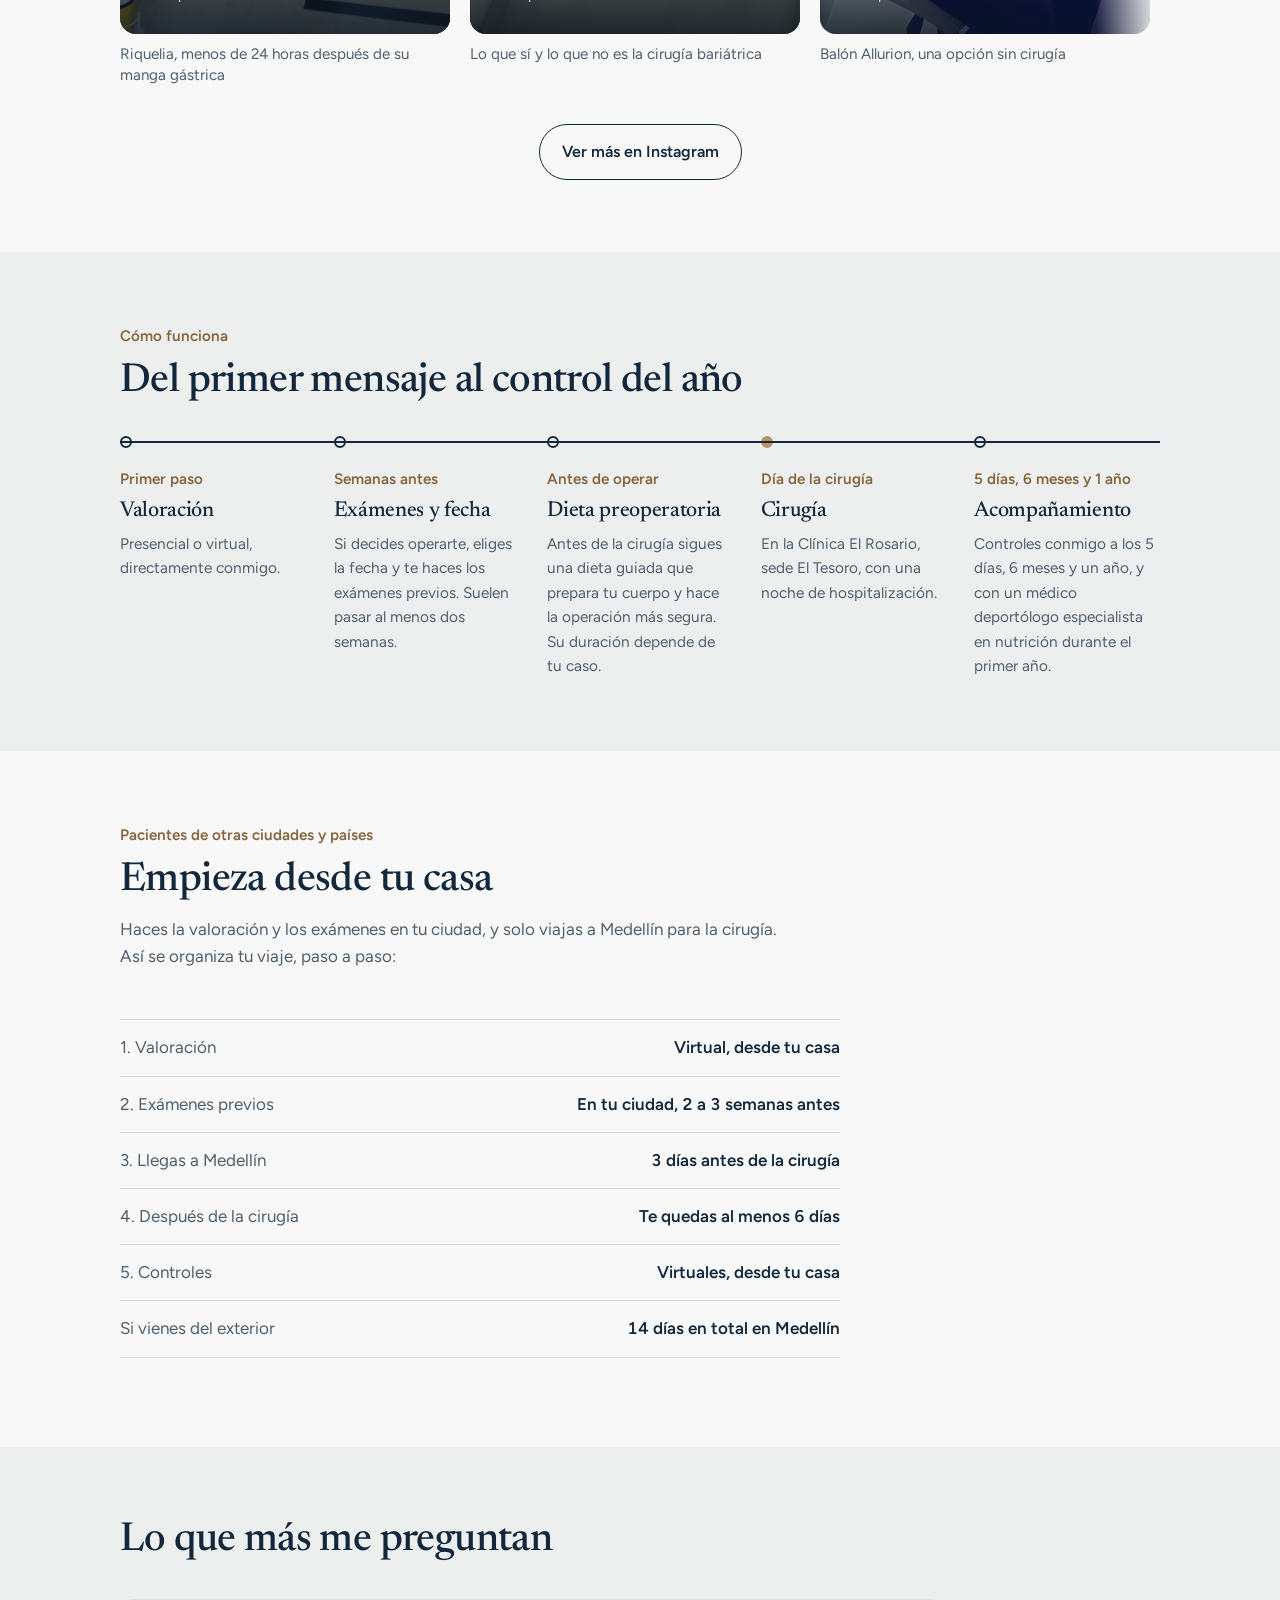
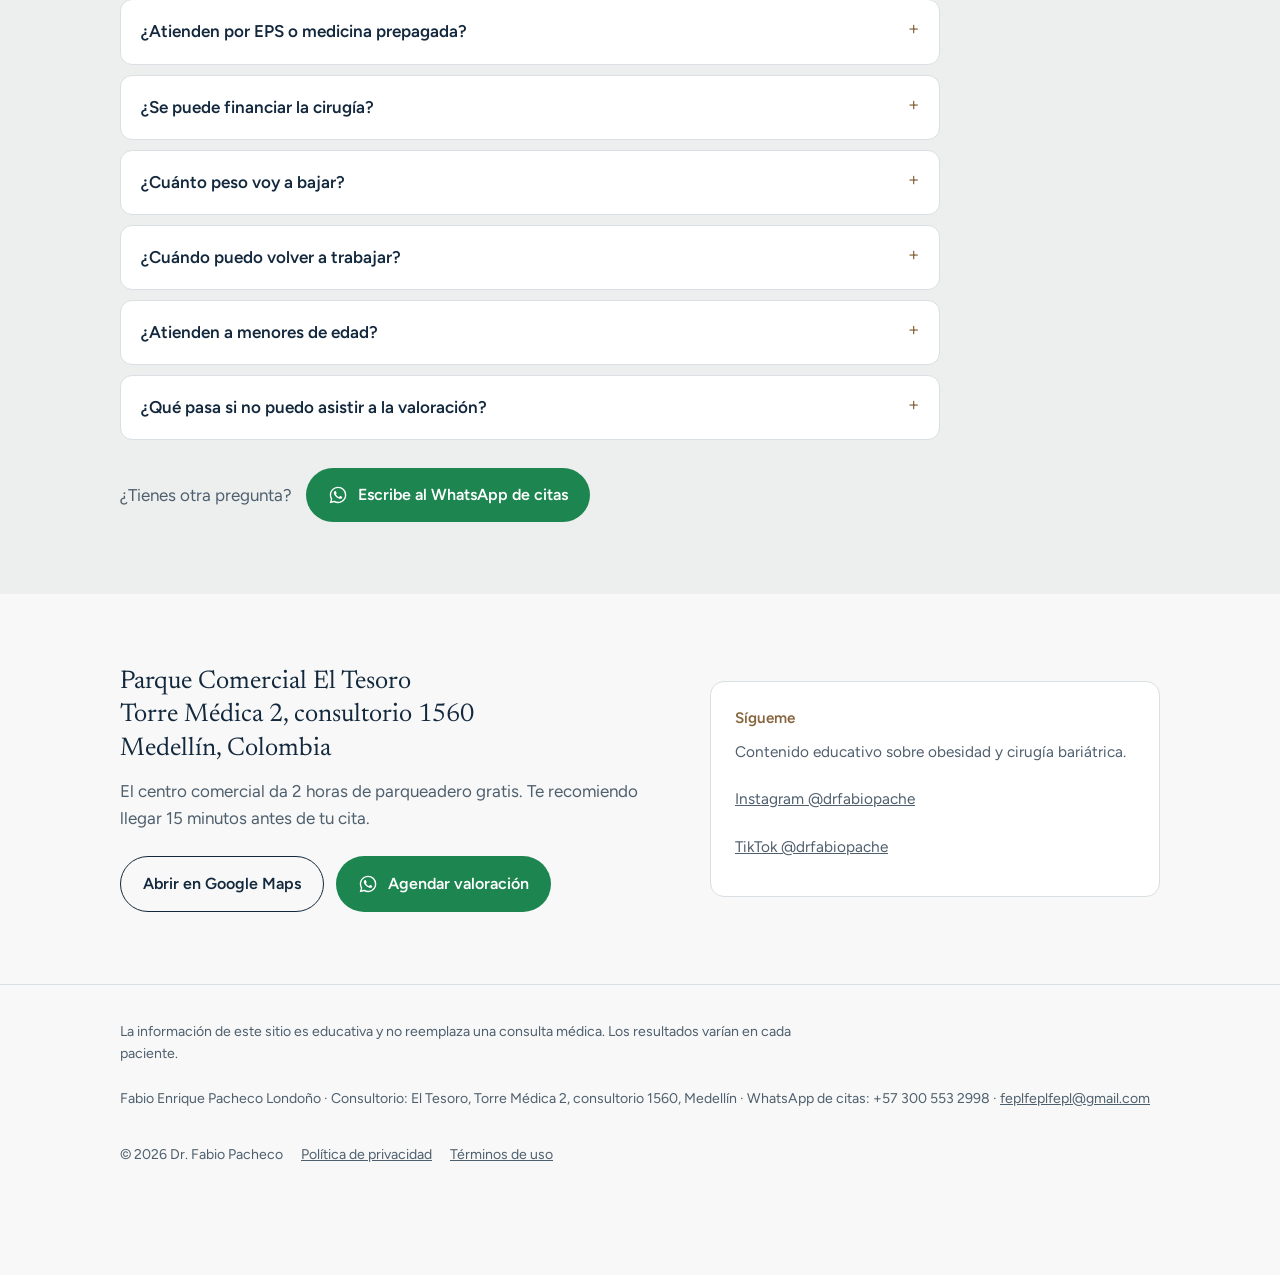
==== commit 303a8c49: "Accesibilidad: correcciones de la auditoría de Vercel Foco visible con más contraste, botón flotante" ====
--- a/index.html
+++ b/index.html
@@ -21,7 +21,7 @@
 <link rel="preconnect" href="https://fonts.googleapis.com">
 <link rel="preconnect" href="https://fonts.gstatic.com" crossorigin>
 <link rel="stylesheet" href="https://fonts.googleapis.com/css2?family=Newsreader:opsz,wght@6..72,400;6..72,500;6..72,600&family=Figtree:wght@400;500;600;700&display=swap">
-<link rel="icon" href="/foto-dr.jpg">
+<link rel="icon" href="/icono.png">
 <style>
 /* Layout: una sola columna editorial; retrato y cifras de la valoración arriba, bandas de color alternas para cada tema */
 :root{
@@ -38,12 +38,14 @@
   --bg:#0f1820; --surface:#16222d; --band:#121e28; --ink:#e7edf2; --muted:#a3b1bd;
   --navy:#1d3a57; --sand:#d2b48c; --sand-ink:#d2b48c; --sand-soft:#2a2620; --line:#263644; --wa:#1c8550; --on-navy:#f3f6f8; color-scheme:dark}
 *{box-sizing:border-box}
-html{scroll-behavior:smooth;-webkit-tap-highlight-color:transparent;-webkit-text-size-adjust:100%;text-size-adjust:100%}
+html{scroll-behavior:smooth;scroll-padding-top:calc(72px + env(safe-area-inset-top,0px));-webkit-tap-highlight-color:transparent;-webkit-text-size-adjust:100%;text-size-adjust:100%}
 .btn,.wa-float,.menu-btn,.faq summary{-webkit-user-select:none;user-select:none;-webkit-touch-callout:none}
 @media (prefers-reduced-motion:reduce){html{scroll-behavior:auto}}
 body{margin:0;background:var(--bg);color:var(--ink);font-family:var(--body);font-size:17px;line-height:1.6}
 a{color:inherit}
-a:focus-visible,button:focus-visible,summary:focus-visible{outline:3px solid var(--sand);outline-offset:3px;border-radius:4px}
+a:focus-visible,button:focus-visible,summary:focus-visible{outline:3px solid var(--sand-ink);outline-offset:3px;border-radius:4px}
+.val :focus-visible,.safe :focus-visible{outline-color:var(--sand)}
+.sr-only{position:absolute;width:1px;height:1px;padding:0;margin:-1px;overflow:hidden;clip:rect(0,0,0,0);white-space:nowrap;border:0}
 .wrap{max-width:1080px;margin:0 auto;padding-left:max(20px,env(safe-area-inset-left,0px));padding-right:max(20px,env(safe-area-inset-right,0px))}
 h1,h2,h3{font-family:var(--display);font-weight:500;line-height:1.12;letter-spacing:-.015em;text-wrap:balance;margin:0;font-optical-sizing:auto}
 h2{font-size:clamp(1.8rem,3.4vw,2.5rem)}
@@ -51,7 +53,7 @@
 p{margin:0}
 .eyebrow{font-size:.95rem;font-weight:600;letter-spacing:0;color:var(--sand-ink)}
 .lead{color:var(--muted);max-width:62ch}
-section{padding-block:72px;scroll-margin-top:64px}
+section{padding-block:72px}
 .band{background:var(--band)}
 .sec-head{display:grid;gap:12px;margin-bottom:36px}
 
@@ -174,7 +176,7 @@
 footer .wrap{display:grid;gap:10px}
 footer .legal-links{display:flex;flex-wrap:wrap;align-items:center;gap:0 18px}@media (max-width:520px){footer .copy{flex-basis:100%}}
 footer a,.place-card a{display:inline-block;padding-block:12px}
-.skip{position:absolute;left:12px;top:-60px;z-index:50;background:var(--navy);color:#fff;padding:12px 16px;border-radius:8px;text-decoration:none;font-weight:600}.skip:focus{top:12px}
+.skip{position:absolute;left:12px;top:-60px;z-index:50;background:var(--navy);color:#fff;padding:12px 16px;border-radius:8px;text-decoration:none;font-weight:600}.skip:focus{top:12px}main:focus{outline:0}
 footer .disclaimer{max-width:80ch}
 
 /* movimiento al hacer scroll */
@@ -211,16 +213,18 @@
 @media (max-width:560px){.safe-grid{grid-template-columns:1fr}}
 .wa-float{position:fixed;right:calc(18px + env(safe-area-inset-right,0px));bottom:calc(18px + env(safe-area-inset-bottom,0px));z-index:20;width:58px;height:58px;border-radius:50%;background:var(--wa);color:#fff;display:grid;place-items:center;box-shadow:0 10px 28px rgba(0,0,0,.25)}
 .wa-float svg{width:30px;height:30px}
-.reels{display:grid;grid-auto-flow:column;grid-auto-columns:min(330px,82vw);gap:20px;overflow-x:auto;scroll-snap-type:x mandatory;padding-bottom:10px;-webkit-overflow-scrolling:touch}
+.reels{display:grid;grid-auto-flow:column;grid-auto-columns:min(330px,82vw);gap:20px;overflow-x:auto;scroll-snap-type:x mandatory;overscroll-behavior-x:contain;padding-bottom:10px;-webkit-overflow-scrolling:touch}
 .reel{scroll-snap-align:start}
 .reel{margin:0;display:flex;flex-direction:column;gap:10px}
 .reel iframe{width:100%;min-width:0;height:580px;border:1px solid var(--line,rgba(0,0,0,.1));border-radius:16px;background:var(--surface,#fff);display:block}
-.reel figcaption{font-size:.95rem;color:var(--muted,inherit);line-height:1.4}.reel-play{all:unset;box-sizing:border-box;cursor:pointer;height:580px;border-radius:16px;padding:28px 24px;position:relative;overflow:hidden;display:flex;flex-direction:column;justify-content:flex-end;gap:4px;color:#fff;background:radial-gradient(120% 70% at 100% 0%,rgba(184,148,106,.35),transparent 60%),var(--navy);transition:transform .16s var(--ease-out);touch-action:manipulation;-webkit-tap-highlight-color:transparent}.reel-play:active{transform:scale(.98)}.reel-play:focus-visible{outline:3px solid var(--sand);outline-offset:3px}.rp-img{position:absolute;inset:0;width:100%;height:100%;object-fit:cover}.reel-play::after{content:"";position:absolute;inset:0;background:linear-gradient(to top,rgba(10,22,34,.85),rgba(10,22,34,0) 38%)}.rp-k,.rp-s{position:relative;z-index:1}.rp-k{font-size:.95rem;font-weight:600;color:var(--sand)}.rp-s{font-size:.9rem;color:#e3e9ee}@media (max-width:520px){.reel-play,.reel iframe{height:520px}}
+.reel figcaption{font-size:.95rem;color:var(--muted,inherit);line-height:1.4}.reel-play{all:unset;box-sizing:border-box;cursor:pointer;height:580px;border-radius:16px;padding:28px 24px;position:relative;overflow:hidden;display:flex;flex-direction:column;justify-content:flex-end;gap:4px;color:#fff;background:radial-gradient(120% 70% at 100% 0%,rgba(184,148,106,.35),transparent 60%),var(--navy);transition:transform .16s var(--ease-out);touch-action:manipulation;-webkit-tap-highlight-color:transparent}.reel-play:active{transform:scale(.98)}.reel-play:focus-visible{outline:3px solid var(--sand-ink);outline-offset:3px}.rp-img{position:absolute;inset:0;width:100%;height:100%;object-fit:cover}.reel-play::after{content:"";position:absolute;inset:0;background:linear-gradient(to top,rgba(10,22,34,.85),rgba(10,22,34,0) 38%)}.rp-k,.rp-s{position:relative;z-index:1}.rp-k{font-size:.95rem;font-weight:600;color:var(--sand)}.rp-s{font-size:.9rem;color:#e3e9ee}@media (max-width:520px){.reel-play,.reel iframe{height:520px}}
 .reels-more{margin-top:28px;text-align:center}
+@media (hover:hover) and (pointer:fine){.rp-img{transition:transform .3s var(--ease-out)}.reel-play:hover .rp-img{transform:scale(1.03)}}
+@media (prefers-reduced-motion:reduce){.rp-img{transition:none}.reel-play:hover .rp-img{transform:none}}
 .wa-float{transition:transform .16s var(--ease-out);-webkit-tap-highlight-color:transparent;width:auto;height:54px;padding:0 20px 0 16px;border-radius:999px;display:flex;align-items:center;gap:8px;font-weight:600;font-size:1rem;text-decoration:none}
 .wa-float svg{width:26px;height:26px}
 .wa-ready .wa-float{transition:transform .2s var(--ease-out),opacity .2s var(--ease-out),box-shadow .2s ease}
-.wa-ready .wa-float:not(.show){transform:translateY(calc(100% + 28px));opacity:0;pointer-events:none}
+.wa-ready .wa-float:not(.show){transform:translateY(calc(100% + 28px));opacity:0;pointer-events:none;visibility:hidden;transition:transform .2s var(--ease-out),opacity .2s var(--ease-out),visibility 0s linear .2s}
 .wa-ready .wa-float.show:active{transform:scale(.97);transition-duration:.1s}
 @media (min-width:761px){.nav nav a{position:relative}.nav nav a::after{content:"";position:absolute;left:0;right:0;bottom:-6px;height:2px;border-radius:2px;background:var(--sand);transform:scaleX(0);transition:transform .2s var(--ease-out)}.nav nav a.current{color:var(--ink)}.nav nav a.current::after{transform:scaleX(1)}}
 .reels.has-more{-webkit-mask-image:linear-gradient(to right,#000 calc(100% - 64px),transparent);mask-image:linear-gradient(to right,#000 calc(100% - 64px),transparent)}
@@ -234,7 +238,7 @@
 </style>
 </head>
 <body>
-<a class="skip" href="#valoracion">Saltar al contenido</a>
+<a class="skip" href="#inicio">Saltar al contenido</a>
 
 
 <svg width="0" height="0" style="position:absolute" aria-hidden="true">
@@ -243,7 +247,7 @@
 
 <header>
   <div class="wrap nav">
-    <a class="brand" href="#inicio">Dr. Fabio Pacheco</a>
+    <a class="brand" href="#inicio" translate="no">Dr. Fabio Pacheco</a>
     <button class="menu-btn" id="menu-btn" type="button" aria-expanded="false" aria-controls="menu"><span class="bars" aria-hidden="true"><span></span><span></span><span></span></span>Menú</button>
     <nav aria-label="Secciones" id="menu">
       <a href="#valoracion">Valoración</a>
@@ -257,7 +261,7 @@
   </div>
 </header>
 
-<main id="inicio">
+<main id="inicio" tabindex="-1">
   <section class="hero">
     <div class="wrap hero-grid">
       <div class="hero-copy">
@@ -266,7 +270,7 @@
         <p class="lead">Soy el Dr. Fabio Pacheco. Te atiendo personalmente en la valoración, en la cirugía y en los controles del primer año, para que decidas con información clara y sin presiones.</p>
         <p class="creds">Cirujano general · Universidad del Sinú, seccional Cartagena<br>Cirugía laparoscópica y bariátrica</p>
         <div class="hero-ctas">
-          <a class="btn btn-wa" href="https://wa.me/573005532998?text=Hola%2C%20quiero%20agendar%20una%20valoraci%C3%B3n" target="_blank" rel="noopener"><svg aria-hidden="true"><use href="#wa"/></svg>Agendar valoración</a>
+          <a class="btn btn-wa" href="https://wa.me/573005532998?text=Hola%2C%20quiero%20agendar%20una%20valoraci%C3%B3n" target="_blank" rel="noopener"><svg aria-hidden="true"><use href="#wa"/></svg>Agendar valoración<span class="sr-only"> (se abre en WhatsApp)</span></a>
           <a class="btn btn-line" href="#procedimientos">Ver procedimientos</a>
         </div>
       </div>
@@ -294,13 +298,13 @@
         <p class="lead">Reviso tus antecedentes, te digo si eres candidato a manga gástrica u otro procedimiento, te explico cómo es el acompañamiento y resuelvo tus dudas. La consulta es igual de completa presencial o virtual.</p>
       </div>
       <div class="val-grid">
-        <div class="val-cell"><span class="k">Valor</span><span class="v">$200.000 COP</span><p>Pago anticipado por transferencia, llave Bre-B o tarjeta.</p></div>
-        <div class="val-cell"><span class="k">Presencial</span><span class="v">En el consultorio</span><p>Consultorio 1560, Torre Médica 2, El Tesoro. No necesitas traer nada.</p></div>
+        <div class="val-cell"><span class="k">Valor</span><span class="v">$200.000&nbsp;COP</span><p>Pago anticipado por transferencia, llave <span translate="no">Bre-B</span> o tarjeta.</p></div>
+        <div class="val-cell"><span class="k">Presencial</span><span class="v">En el consultorio</span><p>Consultorio 1560, Torre Médica&nbsp;2, El Tesoro. No necesitas traer nada.</p></div>
         <div class="val-cell"><span class="k">Virtual</span><span class="v">Por videollamada</span><p>Videollamada de WhatsApp. Ten a mano tu peso y estatura.</p></div>
       </div>
       <div class="val-foot">
         <p>Escribe al WhatsApp de citas para ver los horarios disponibles esta semana.</p>
-        <a class="btn btn-wa" href="https://wa.me/573005532998?text=Hola%2C%20quiero%20agendar%20una%20valoraci%C3%B3n" target="_blank" rel="noopener"><svg aria-hidden="true"><use href="#wa"/></svg>Agendar valoración</a>
+        <a class="btn btn-wa" href="https://wa.me/573005532998?text=Hola%2C%20quiero%20agendar%20una%20valoraci%C3%B3n" target="_blank" rel="noopener"><svg aria-hidden="true"><use href="#wa"/></svg>Agendar valoración<span class="sr-only"> (se abre en WhatsApp)</span></a>
       </div>
     </div>
   </section>
@@ -326,7 +330,7 @@
         <article>
           <div class="proc-media"><video src="media/balon.mp4" poster="media/balon.webp" autoplay muted loop playsinline preload="metadata" aria-label="El balón Allurion lleno, en mi mano"></video></div>
           <span class="tag">Sin cirugía ni anestesia</span>
-          <h3>Balón Allurion</h3>
+          <h3>Balón <span translate="no">Allurion</span></h3>
           <p>Se traga como una cápsula y se llena dentro del estómago en unos 15 minutos, de forma ambulatoria. Permanece cerca de 4 meses y se expulsa solo.</p>
         </article>
       </div>
@@ -358,12 +362,12 @@
         <p class="lead">Una paciente cuenta cómo vivió su proceso, y en videos cortos te explico lo que más me preguntan en consulta.</p>
       </div>
       <div class="reels">
-        <figure class="reel"><button class="reel-play" type="button" data-src="https://www.instagram.com/reel/DdJy0R-RtQz/embed/" aria-label="Ver video: Riquelia, menos de 24 horas después de su manga gástrica"><img class="rp-img" src="reels/DdJy0R-RtQz.webp" alt="" width="300" height="533" loading="lazy"><span class="rp-k">Testimonio</span><span class="rp-s">Toca para ver el video</span></button><figcaption>Riquelia, menos de 24 horas después de su manga gástrica</figcaption></figure>
-        <figure class="reel"><button class="reel-play" type="button" data-src="https://www.instagram.com/reel/DYPxClBxmNX/embed/" aria-label="Ver video: Lo que sí y lo que no es la cirugía bariátrica"><img class="rp-img" src="reels/DYPxClBxmNX.webp" alt="" width="300" height="533" loading="lazy"><span class="rp-k">Te explico</span><span class="rp-s">Toca para ver el video</span></button><figcaption>Lo que sí y lo que no es la cirugía bariátrica</figcaption></figure>
-        <figure class="reel"><button class="reel-play" type="button" data-src="https://www.instagram.com/reel/DZZEenisf6p/embed/" aria-label="Ver video: Balón Allurion, una opción sin cirugía"><img class="rp-img" src="reels/DZZEenisf6p.webp" alt="" width="300" height="533" loading="lazy"><span class="rp-k">Te explico</span><span class="rp-s">Toca para ver el video</span></button><figcaption>Balón Allurion, una opción sin cirugía</figcaption></figure>
-        <figure class="reel"><button class="reel-play" type="button" data-src="https://www.instagram.com/reel/DYGCgLQMh1S/embed/" aria-label="Ver video: Señales de la obesidad que solemos normalizar"><img class="rp-img" src="reels/DYGCgLQMh1S.webp" alt="" width="300" height="533" loading="lazy"><span class="rp-k">Te explico</span><span class="rp-s">Toca para ver el video</span></button><figcaption>Señales de la obesidad que solemos normalizar</figcaption></figure>
-      </div>
-      <p class="reels-more"><a class="btn btn-line" href="https://www.instagram.com/drfabiopache/" target="_blank" rel="noopener">Ver más en Instagram</a></p>
+        <figure class="reel"><button class="reel-play" type="button" data-src="https://www.instagram.com/reel/DdJy0R-RtQz/embed/" aria-label="Testimonio: Riquelia, menos de 24 horas después de su manga gástrica. Toca para ver el video"><img class="rp-img" src="reels/DdJy0R-RtQz.webp" alt="" width="300" height="533" loading="lazy"><span class="rp-k">Testimonio</span><span class="rp-s">Toca para ver el video</span></button><figcaption>Riquelia, menos de 24 horas después de su manga gástrica</figcaption></figure>
+        <figure class="reel"><button class="reel-play" type="button" data-src="https://www.instagram.com/reel/DYPxClBxmNX/embed/" aria-label="Te explico: Lo que sí y lo que no es la cirugía bariátrica. Toca para ver el video"><img class="rp-img" src="reels/DYPxClBxmNX.webp" alt="" width="300" height="533" loading="lazy"><span class="rp-k">Te explico</span><span class="rp-s">Toca para ver el video</span></button><figcaption>Lo que sí y lo que no es la cirugía bariátrica</figcaption></figure>
+        <figure class="reel"><button class="reel-play" type="button" data-src="https://www.instagram.com/reel/DZZEenisf6p/embed/" aria-label="Te explico: Balón Allurion, una opción sin cirugía. Toca para ver el video"><img class="rp-img" src="reels/DZZEenisf6p.webp" alt="" width="300" height="533" loading="lazy"><span class="rp-k">Te explico</span><span class="rp-s">Toca para ver el video</span></button><figcaption>Balón Allurion, una opción sin cirugía</figcaption></figure>
+        <figure class="reel"><button class="reel-play" type="button" data-src="https://www.instagram.com/reel/DYGCgLQMh1S/embed/" aria-label="Te explico: Señales de la obesidad que solemos normalizar. Toca para ver el video"><img class="rp-img" src="reels/DYGCgLQMh1S.webp" alt="" width="300" height="533" loading="lazy"><span class="rp-k">Te explico</span><span class="rp-s">Toca para ver el video</span></button><figcaption>Señales de la obesidad que solemos normalizar</figcaption></figure>
+      </div>
+      <p class="reels-more"><a class="btn btn-line" href="https://www.instagram.com/drfabiopache/" target="_blank" rel="noopener">Ver más en Instagram<span class="sr-only"> (se abre en otra pestaña)</span></a></p>
     </div>
   </section>
 
@@ -396,8 +400,8 @@
           <div><dt>2. Exámenes previos</dt><dd>En tu ciudad, 2 a 3 semanas antes</dd></div>
           <div><dt>3. Llegas a Medellín</dt><dd>3 días antes de la cirugía</dd></div>
           <div><dt>4. Después de la cirugía</dt><dd>Te quedas al menos 6 días</dd></div>
+          <div><dt>5. Controles</dt><dd>Virtuales, desde tu casa</dd></div>
           <div><dt>Si vienes del exterior</dt><dd>14 días en total en Medellín</dd></div>
-          <div><dt>5. Controles</dt><dd>Virtuales, desde tu casa</dd></div>
         </dl>
       </div>
     </div>
@@ -414,24 +418,24 @@
         <details><summary>¿Atienden a menores de edad?</summary><p>Sí. La clínica pide un protocolo adicional que te explico en consulta, y el menor siempre debe venir acompañado.</p></details>
         <details><summary>¿Qué pasa si no puedo asistir a la valoración?</summary><p>Puedes reagendarla. Si prefieres la devolución, se reintegra el 75% del valor en 8 días hábiles.</p></details>
       </div>
-      <p class="faq-more">¿Tienes otra pregunta? <a class="btn btn-wa" href="https://wa.me/573005532998?text=Hola%2C%20tengo%20una%20pregunta" target="_blank" rel="noopener"><svg aria-hidden="true"><use href="#wa"/></svg>Escribe al WhatsApp de citas</a></p>
+      <p class="faq-more">¿Tienes otra pregunta? <a class="btn btn-wa" href="https://wa.me/573005532998?text=Hola%2C%20tengo%20una%20pregunta" target="_blank" rel="noopener"><svg aria-hidden="true"><use href="#wa"/></svg>Escribe al WhatsApp de citas<span class="sr-only"> (se abre en WhatsApp)</span></a></p>
     </div>
   </section>
 
   <section id="ubicacion">
     <div class="wrap place">
       <div>
-        <address>Parque Comercial El Tesoro<br>Torre Médica 2, consultorio 1560<br>Medellín, Colombia</address>
-        <p class="lead">El centro comercial da 2 horas de parqueadero gratis. Te recomiendo llegar 15 minutos antes de tu cita.</p>
+        <address>Parque Comercial El Tesoro<br>Torre Médica&nbsp;2, consultorio 1560<br>Medellín, Colombia</address>
+        <p class="lead">El centro comercial da 2 horas de parqueadero gratis. Te recomiendo llegar 15&nbsp;minutos antes de tu cita.</p>
         <div class="place-actions">
-          <a class="btn btn-line" href="https://share.google/zS1jfkKCrzwrsRhui" target="_blank" rel="noopener">Abrir en Google Maps</a>
-          <a class="btn btn-wa" href="https://wa.me/573005532998?text=Hola%2C%20quiero%20agendar%20una%20valoraci%C3%B3n" target="_blank" rel="noopener"><svg aria-hidden="true"><use href="#wa"/></svg>Agendar valoración</a>
+          <a class="btn btn-line" href="https://share.google/zS1jfkKCrzwrsRhui" target="_blank" rel="noopener">Abrir en Google Maps<span class="sr-only"> (se abre en otra pestaña)</span></a>
+          <a class="btn btn-wa" href="https://wa.me/573005532998?text=Hola%2C%20quiero%20agendar%20una%20valoraci%C3%B3n" target="_blank" rel="noopener"><svg aria-hidden="true"><use href="#wa"/></svg>Agendar valoración<span class="sr-only"> (se abre en WhatsApp)</span></a>
         </div>
       </div>
       <div class="place-card">
         <p class="eyebrow">Sígueme</p>
         <p>Contenido educativo sobre obesidad y cirugía bariátrica.</p>
-        <p><a href="https://www.instagram.com/drfabiopache/" target="_blank" rel="noopener">Instagram @drfabiopache</a><br><a href="https://www.tiktok.com/@drfabiopache" target="_blank" rel="noopener">TikTok @drfabiopache</a></p>
+        <p><a href="https://www.instagram.com/drfabiopache/" target="_blank" rel="noopener"><span translate="no">Instagram @drfabiopache</span><span class="sr-only"> (se abre en otra pestaña)</span></a><br><a href="https://www.tiktok.com/@drfabiopache" target="_blank" rel="noopener"><span translate="no">TikTok @drfabiopache</span><span class="sr-only"> (se abre en otra pestaña)</span></a></p>
       </div>
     </div>
   </section>
@@ -440,7 +444,7 @@
 <footer>
   <div class="wrap">
     <p class="disclaimer">La información de este sitio es educativa y no reemplaza una consulta médica. Los resultados varían en cada paciente.</p>
-    <p>Fabio Enrique Pacheco Londoño · Consultorio: El Tesoro, Torre Médica 2, consultorio 1560, Medellín · WhatsApp de citas: +57 300 553 2998 · <a href="mailto:feplfeplfepl@gmail.com">feplfeplfepl@gmail.com</a></p>
+    <p>Fabio Enrique Pacheco Londoño · Consultorio: El Tesoro, Torre Médica&nbsp;2, consultorio 1560, Medellín · WhatsApp de citas: +57 300 553 2998 · <a href="mailto:feplfeplfepl@gmail.com">feplfeplfepl@gmail.com</a></p>
     <p class="legal-links"><span class="copy">© 2026 Dr. Fabio Pacheco</span><a href="/privacidad/">Política de privacidad</a><a href="/terminos/">Términos de uso</a></p>
   </div>
 </footer>
@@ -506,7 +510,7 @@
     addEventListener("scroll",function(){if(!tk){tk=true;requestAnimationFrame(function(){tk=false;spy()})}},{passive:true});
     addEventListener("resize",spy);spy();
   }
-  document.querySelectorAll(".reel-play").forEach(function(b){b.addEventListener("click",function(){var f=document.createElement("iframe");f.src=b.dataset.src;f.title=b.getAttribute("aria-label");f.setAttribute("scrolling","no");f.setAttribute("allowtransparency","true");root.classList.add("ifr-js");var done=function(){f.classList.add("loaded")};f.addEventListener("load",done);setTimeout(done,6000);b.replaceWith(f)})});
+  document.querySelectorAll(".reel-play").forEach(function(b){b.addEventListener("click",function(){var f=document.createElement("iframe");f.src=b.dataset.src;var fc=b.parentNode.querySelector("figcaption");f.title="Video: "+(fc?fc.textContent:"Instagram");f.setAttribute("scrolling","no");f.setAttribute("allowtransparency","true");root.classList.add("ifr-js");var done=function(){f.classList.add("loaded")};f.addEventListener("load",done);setTimeout(done,6000);b.replaceWith(f);f.focus()})});
   var rl=document.querySelector(".reels");
   if(rl){var upd=function(){rl.classList.toggle("has-more",rl.scrollLeft+rl.clientWidth<rl.scrollWidth-8)};rl.addEventListener("scroll",upd,{passive:true});window.addEventListener("resize",upd);upd();}
 });
@@ -517,8 +521,8 @@
 function set(o){m.classList.toggle("open",o);b.setAttribute("aria-expanded",o?"true":"false")}
 b.addEventListener("click",function(){set(!m.classList.contains("open"))});
 m.addEventListener("click",function(e){if(e.target.closest("a"))set(false)});
-document.addEventListener("keydown",function(e){if(e.key==="Escape")set(false)});})();
+document.addEventListener("keydown",function(e){if(e.key==="Escape"&&m.classList.contains("open")){set(false);b.focus()}});})();
 </script>
-<a class="wa-float" href="https://wa.me/573005532998?text=Hola%2C%20quiero%20agendar%20una%20valoraci%C3%B3n" target="_blank" rel="noopener" aria-label="Agendar valoración por WhatsApp"><svg aria-hidden="true"><use href="#wa"/></svg>Agendar valoración</a>
+<a class="wa-float" href="https://wa.me/573005532998?text=Hola%2C%20quiero%20agendar%20una%20valoraci%C3%B3n" target="_blank" rel="noopener" aria-label="Agendar valoración por WhatsApp (se abre en WhatsApp)"><svg aria-hidden="true"><use href="#wa"/></svg>Agendar valoración</a>
 </body>
 </html>
